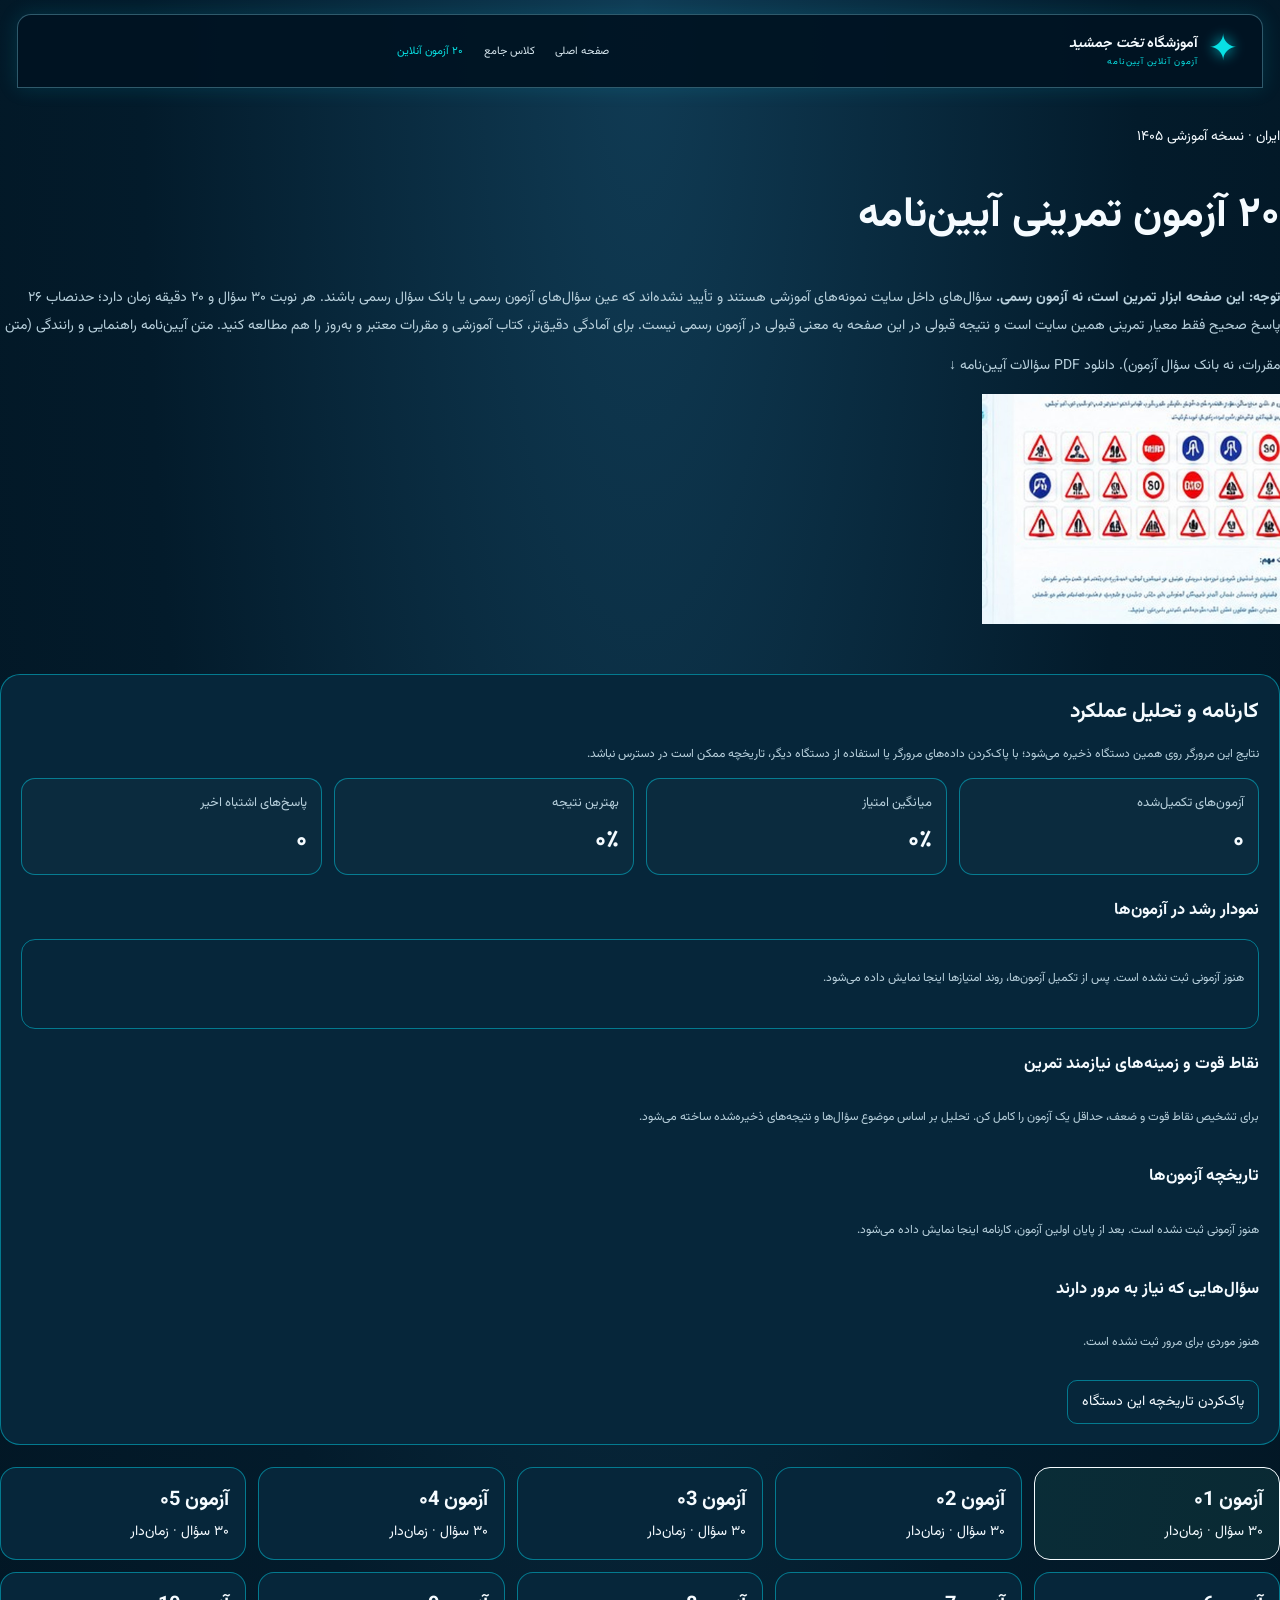
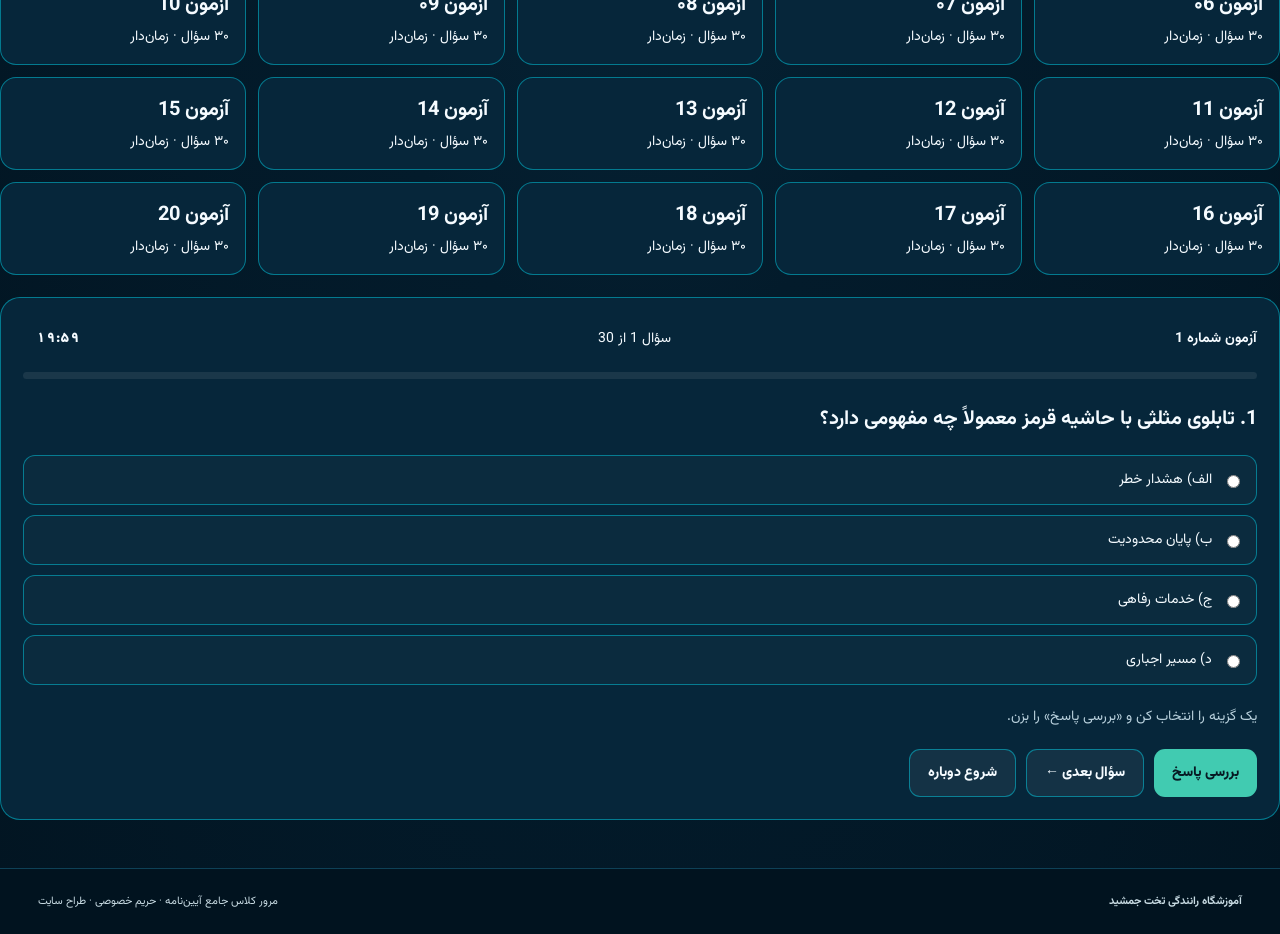
==== exams.html @ 18c2337e "Add files via upload" ====
<!doctype html><html lang="fa" dir="rtl"><head><meta charset="utf-8"><meta name="viewport" content="width=device-width, initial-scale=1"><meta name="theme-color" content="#071b2b"><title>۲۰ آزمون ۳۰ سؤالی آیین‌نامه | آموزشگاه رانندگی تخت جمشید</title><link rel="stylesheet" href="styles.css"><style>
.exam-hero{padding:38px 0 20px}.exam-hero h1{font-size:clamp(28px,4vw,42px)}.exam-hero p{line-height:2;color:var(--muted)}.exam-picks{display:grid;grid-template-columns:repeat(5,minmax(0,1fr));gap:12px;margin:22px 0}.exam-pick{background:var(--panel);border:1px solid var(--line);border-radius:16px;padding:16px;text-align:right;color:var(--text);cursor:pointer}.exam-pick:hover,.exam-pick.active{border-color:var(--teal);background:rgba(77,215,187,.09)}.exam-pick b{display:block;color:var(--teal);font-size:20px;margin-bottom:5px}.quiz-panel{background:var(--panel);border:1px solid var(--line);border-radius:20px;padding:22px;margin-bottom:48px}.timer-chip{padding:8px 13px;border:1px solid var(--teal);border-radius:10px;color:var(--teal);font-weight:900;font-variant-numeric:tabular-nums}.timer-chip.urgent{color:#ff8d8d;border-color:#ff8d8d}.quiz-head{display:flex;justify-content:space-between;gap:12px;align-items:center;flex-wrap:wrap}.progress{height:7px;background:rgba(255,255,255,.08);border-radius:99px;overflow:hidden;margin:14px 0 22px}.progress span{height:100%;display:block;background:var(--teal);width:0;transition:width .2s}.question{font-size:20px;line-height:1.8}.options{display:grid;gap:10px;margin:18px 0}.option{display:flex;gap:10px;align-items:center;border:1px solid var(--line);border-radius:12px;padding:13px;cursor:pointer;background:rgba(255,255,255,.025)}.option input{accent-color:#41cbb1}.option.correct{border-color:#3acb86;background:rgba(58,203,134,.12)}.option.wrong{border-color:#ff6969;background:rgba(255,105,105,.1)}.feedback{line-height:2;color:var(--muted);min-height:24px}.quiz-controls{display:flex;gap:10px;flex-wrap:wrap;margin-top:18px}.quiz-controls button{border:0;border-radius:11px;padding:12px 18px;background:#41cbb1;color:#071923;font-weight:800;cursor:pointer}.quiz-controls button.secondary{background:rgba(255,255,255,.06);color:var(--text);border:1px solid var(--line)}.result{display:none;border:1px solid var(--line);border-radius:16px;padding:20px;margin-top:18px}.result h3{font-size:26px;color:var(--teal)}.small-note{font-size:12px;color:var(--muted);line-height:2}
.analytics{background:var(--panel);border:1px solid var(--line);border-radius:20px;padding:20px;margin:22px 0}.analytics h2{margin:0 0 14px}.stat-grid{display:grid;grid-template-columns:repeat(4,minmax(0,1fr));gap:12px}.stat-card{border:1px solid var(--line);border-radius:14px;padding:14px;background:rgba(255,255,255,.025)}.stat-card span{display:block;color:var(--muted);font-size:13px;margin-bottom:8px}.stat-card strong{font-size:25px;color:var(--teal)}.growth-chart{padding:14px;border:1px solid var(--line);border-radius:14px;overflow:hidden;min-height:90px}.growth-chart svg{width:100%;height:auto;display:block}.topic-analysis{display:grid;grid-template-columns:repeat(auto-fit,minmax(220px,1fr));gap:10px;margin-top:14px}.topic-item{border:1px solid var(--line);border-radius:12px;padding:13px}.topic-item b{display:block;margin-bottom:7px}.topic-item .topic-bar{height:7px;border-radius:99px;background:rgba(255,255,255,.1);overflow:hidden;margin-top:8px}.topic-item .topic-bar span{display:block;height:100%;background:var(--teal)}.topic-item.weak{border-color:rgba(255,133,133,.5)}.topic-item.weak .topic-bar span{background:#ff8585}.history-list,.missed-list{display:grid;gap:8px;margin-top:14px}.history-item{display:flex;align-items:center;justify-content:space-between;gap:12px;flex-wrap:wrap;padding:12px;border:1px solid var(--line);border-radius:12px}.history-item small{color:var(--muted)}.missed-item{padding:12px;border-right:3px solid #ff8585;background:rgba(255,255,255,.025);border-radius:8px;line-height:1.9}.analytics-actions{display:flex;gap:10px;flex-wrap:wrap;margin-top:14px}.analytics-actions button{border:1px solid var(--line);border-radius:10px;padding:10px 14px;background:transparent;color:var(--text);cursor:pointer}.score-track{height:8px;background:rgba(255,255,255,.09);border-radius:99px;overflow:hidden;flex:1;min-width:70px}.score-track span{display:block;height:100%;background:var(--teal)}
@media(max-width:760px){.exam-picks{grid-template-columns:repeat(2,minmax(0,1fr))}.quiz-panel{padding:15px}.question{font-size:17px}.analytics{padding:14px}.stat-grid{grid-template-columns:repeat(2,minmax(0,1fr))}.stat-card strong{font-size:22px}.history-item{align-items:flex-start}.history-item .score-track{flex-basis:100%;order:3}.exam-pick{padding:13px;min-height:76px}.quiz-controls button,.analytics-actions button{min-height:44px}.quiz-head{align-items:flex-start}.timer-chip{font-size:14px}.exam-hero p{overflow-wrap:anywhere}}@media(max-width:380px){.exam-picks{grid-template-columns:1fr}.stat-grid{grid-template-columns:1fr}.quiz-controls{display:grid;grid-template-columns:1fr}.quiz-controls button{width:100%}}
</style>
  <link rel="icon" type="image/png" sizes="32x32" href="favicon-32.png">
  <link rel="icon" type="image/png" sizes="192x192" href="favicon-192.png">
  <link rel="apple-touch-icon" href="favicon-192.png">
  <meta name="theme-color" content="#071b3b">

</head><body><header class="topbar"><a class="brand" href="index.html"><span class="brand-mark">✦</span><span class="brand-copy"><strong>آموزشگاه <em>تخت جمشید</em></strong><small>آزمون آنلاین آیین‌نامه</small></span></a><nav class="desktop-nav"><a class="nav-link" href="index.html">صفحه اصلی</a><a class="nav-link" href="course.html">کلاس جامع</a><a class="nav-link active" href="exams.html">۲۰ آزمون آنلاین</a></nav></header><main class="shell"><section class="exam-hero"><span class="pill">ایران · نسخه آموزشی ۱۴۰۵</span><h1>۲۰ آزمون تمرینی آیین‌نامه</h1><p><strong>توجه: این صفحه ابزار تمرین است، نه آزمون رسمی.</strong> سؤال‌های داخل سایت نمونه‌های آموزشی هستند و تأیید نشده‌اند که عین سؤال‌های آزمون رسمی یا بانک سؤال رسمی باشند. هر نوبت ۳۰ سؤال و ۲۰ دقیقه زمان دارد؛ حدنصاب ۲۶ پاسخ صحیح فقط معیار تمرینی همین سایت است و نتیجه قبولی در این صفحه به معنی قبولی در آزمون رسمی نیست. برای آمادگی دقیق‌تر، کتاب آموزشی و مقررات معتبر و به‌روز را هم مطالعه کنید. <a href="https://nezamat.ir/post-2421/" target="_blank" rel="noopener">متن آیین‌نامه راهنمایی و رانندگی (متن مقررات، نه بانک سؤال آزمون)</a>. <a class="btn secondary" style="display:inline-flex;margin-top:12px" href="https://20begir.com/wp-content/uploads/%D8%B3%D9%88%D8%A7%D9%84%D8%A7%D8%AA-%D8%A2%DB%8C%DB%8C%D9%86-%D9%86%D8%A7%D9%85%D9%87.pdf" target="_blank" rel="noopener">دانلود PDF سؤالات آیین‌نامه ↓</a></p><img class="lesson-visual" style="max-height:230px" src="img-story-signs.jpg" alt="تابلوهای راهنمایی برای آمادگی آزمون"></section><section class="analytics" id="analyticsPanel" aria-live="polite"><h2>کارنامه و تحلیل عملکرد</h2><p class="small-note">نتایج این مرورگر روی همین دستگاه ذخیره می‌شود؛ با پاک‌کردن داده‌های مرورگر یا استفاده از دستگاه دیگر، تاریخچه ممکن است در دسترس نباشد.</p><div class="stat-grid"><div class="stat-card"><span>آزمون‌های تکمیل‌شده</span><strong id="statAttempts">۰</strong></div><div class="stat-card"><span>میانگین امتیاز</span><strong id="statAverage">۰٪</strong></div><div class="stat-card"><span>بهترین نتیجه</span><strong id="statBest">۰٪</strong></div><div class="stat-card"><span>پاسخ‌های اشتباه اخیر</span><strong id="statMissed">۰</strong></div></div><h3 style="margin-top:22px">نمودار رشد در آزمون‌ها</h3><div id="growthChart" class="growth-chart"><p class="small-note">پس از تکمیل آزمون‌ها، نمودار پیشرفت شما اینجا نمایش داده می‌شود.</p></div><h3 style="margin-top:22px">نقاط قوت و زمینه‌های نیازمند تمرین</h3><div id="topicAnalysis" class="topic-analysis"></div><h3 style="margin-top:22px">تاریخچه آزمون‌ها</h3><div id="historyList" class="history-list"></div><h3 style="margin-top:22px">سؤال‌هایی که نیاز به مرور دارند</h3><div id="missedList" class="missed-list"></div><div class="analytics-actions"><button id="clearHistoryBtn" type="button">پاک‌کردن تاریخچه این دستگاه</button></div></section><section class="exam-picks" id="examPicks"></section><section class="quiz-panel" id="quizPanel"><div class="quiz-head"><b id="examTitle">آزمون شماره ۱</b><span id="counter">سؤال ۱ از ۳۰</span><span class="timer-chip" id="examTimer" aria-live="polite">۲۰:۰۰</span></div><div class="progress"><span id="progressBar"></span></div><div id="questionArea"></div><div class="quiz-controls"><button id="checkBtn">بررسی پاسخ</button><button id="nextBtn" class="secondary">سؤال بعدی ←</button><button id="restartBtn" class="secondary">شروع دوباره</button></div><div class="result" id="result"></div></section></main><footer class="footer shell"><b>آموزشگاه رانندگی تخت جمشید</b><span><a href="course.html">مرور کلاس جامع آیین‌نامه</a> · <a href="privacy.html">حریم خصوصی</a> · <a href="designer.html">طراح سایت</a></span></footer><script>
const exams=[[{"q": "تابلوی مثلثی با حاشیه قرمز معمولاً چه مفهومی دارد؟", "options": ["هشدار خطر", "پایان محدودیت", "خدمات رفاهی", "مسیر اجباری"], "answer": 0, "explain": "تابلوهای اخطاری معمولاً خطر یا وضعیت پیش‌رو را اعلام می‌کنند."}, {"q": "پیش از تغییر مسیر، کدام کار درست‌تر است؟", "options": ["فقط بوق زدن", "فقط نگاه به آینه وسط", "بررسی آینه و نقطه کور و زدن راهنما", "تغییر مسیر سریع"], "answer": 2, "explain": "آینه‌ها، نقطه کور و راهنما باید پیش از تغییر مسیر بررسی شوند."}, {"q": "در هوای بارانی و جاده لغزنده چه اقدامی مناسب است؟", "options": ["افزایش سرعت", "کاهش فاصله با خودروی جلو", "افزایش فاصله و حرکت نرم", "ترمز ناگهانی"], "answer": 2, "explain": "سطح لغزنده به فاصله بیشتر و کنترل نرم نیاز دارد."}, {"q": "برای سبقت ایمن کدام شرط ضروری است؟", "options": ["دید و فضای کافی و محل مجاز", "بوق زدن به‌تنهایی", "حرکت چسبیده به خودروی جلو", "سبقت در هر پیچ"], "answer": 0, "explain": "سبقت فقط با دید و فضای کافی و در محل مجاز انجام می‌شود."}, {"q": "فرمان مأمور راهنمایی در محل نسبت به چه چیزی اولویت دارد؟", "options": ["نظر رانندگان دیگر", "دستورها و علائم عمومی محل", "رنگ خودروها", "هیچ چیز"], "answer": 1, "explain": "دستور مأمور دارای صلاحیت در محل مقدم است."}, {"q": "کدام مورد می‌تواند نقطه کور ایجاد کند؟", "options": ["تنظیم درست آینه‌ها", "ناحیه‌ای که آینه‌ها پوشش نمی‌دهند", "چراغ ترمز سالم", "کمربند ایمنی"], "answer": 1, "explain": "بخشی از اطراف خودرو در آینه‌ها دیده نمی‌شود و باید پیش از تغییر مسیر بررسی شود."}, {"q": "هنگام ورود از کوچه یا محل خصوصی به راه عمومی، راننده باید چه کند؟", "options": ["بدون نگاه وارد شود", "به ترافیک مسیر عمومی راه بدهد", "از عابر بخواهد بایستد", "فقط چراغ بزند"], "answer": 1, "explain": "ورود به مسیر عمومی باید با رعایت حق تقدم و ایمنی انجام شود."}, {"q": "در صورت بالا رفتن غیرعادی دمای موتور چه اقدام اولیه‌ای ایمن‌تر است؟", "options": ["ادامه رانندگی با سرعت بالا", "توقف در محل امن و بررسی تخصصی", "بازکردن فوری درِ رادیاتور داغ", "ریختن آب روی موتور داغ"], "answer": 1, "explain": "در محل امن توقف کن و از بازکردن درِ سامانه خنک‌کننده داغ خودداری کن."}, {"q": "در تصادف، کدام اقدام مناسب است؟", "options": ["ایجاد خطر بیشتر برای کمک", "ایمن‌سازی محل و تماس با امداد در صورت نیاز", "ترک محل در همه شرایط", "جابه‌جایی همه مصدومان بدون بررسی"], "answer": 1, "explain": "ابتدا از خطر ثانویه جلوگیری و در صورت نیاز با خدمات امدادی تماس بگیر."}, {"q": "پیش از باز کردن در خودرو کنار خیابان چه باید کرد؟", "options": ["بدون نگاه در را باز کرد", "مسیر دوچرخه و موتورسیکلت را بررسی کرد", "فقط بوق زد", "چراغ‌ها را خاموش کرد"], "answer": 1, "explain": "باز شدن ناگهانی در می‌تواند برای کاربران عبوری خطرناک باشد."}], [{"q": "هنگام گردش به چپ در برابر خودروی روبه‌رو که مستقیم می‌رود، چه باید کرد؟", "options": ["شتاب گرفت", "به آن حق تقدم داد", "بوق ممتد زد", "در میانه تقاطع ایستاد"], "answer": 1, "explain": "در حالت معمول، گردش‌کننده به چپ باید به وسیله روبه‌رو که مستقیم می‌رود توجه کند و حق تقدم بدهد."}, {"q": "چراغ زرد چشمک‌زن معمولاً چه پیامی دارد؟", "options": ["عبور بدون توجه", "عبور با احتیاط", "توقف طولانی اجباری در همه شرایط", "مسیر بسته است"], "answer": 1, "explain": "چراغ زرد چشمک‌زن هشدار احتیاط است."}, {"q": "هنگام نزدیک شدن به گذرگاه عابر پیاده چه باید کرد؟", "options": ["سرعت را بیشتر کرد", "آماده کاهش سرعت و توقف بود", "بوق ممتد زد", "از روی خط عبور کرد"], "answer": 1, "explain": "راننده باید عبور امن عابر را فراهم کند."}, {"q": "اگر مسیر خروج از تقاطع بسته است، با چراغ سبز چه باید کرد؟", "options": ["وارد تقاطع شد و منتظر ماند", "تقاطع را مسدود نکرد و صبر کرد", "بوق ممتد زد", "از مسیر مخالف رفت"], "answer": 1, "explain": "چراغ سبز مجوز مسدود کردن تقاطع نیست."}, {"q": "در مه شدید استفاده از نور بالا چه مشکلی می‌تواند ایجاد کند؟", "options": ["دید را همیشه دو برابر می‌کند", "بازتاب نور و بدتر شدن دید", "باعث کاهش مصرف سوخت می‌شود", "هیچ اثری ندارد"], "answer": 1, "explain": "نور بالا ممکن است در مه بازتاب ایجاد کند و دید را بدتر کند."}, {"q": "کدام رفتار در نزدیکی مدرسه مناسب است؟", "options": ["افزایش سرعت", "آمادگی برای توقف و کاهش سرعت", "بوق زدن پیوسته", "سبقت از خودروهای متوقف"], "answer": 1, "explain": "کودکان ممکن است ناگهانی وارد مسیر شوند؛ احتیاط بیشتر لازم است."}, {"q": "خط ممتد روی سطح راه به چه معناست؟", "options": ["همیشه پارک مجاز است", "عبور از خط محدود یا ممنوع است", "راه مخصوص عابر است", "سرعت نامحدود است"], "answer": 1, "explain": "خط ممتد محدودیت عبور از خط را نشان می‌دهد؛ علائم و مقررات محل را رعایت کن."}, {"q": "چرا باید کمربند ایمنی بسته شود؟", "options": ["فقط برای جلوگیری از جریمه", "برای کاهش خطر آسیب در برخورد", "فقط در بزرگراه", "فقط راننده نیاز دارد"], "answer": 1, "explain": "کمربند خطر آسیب را کاهش می‌دهد و سرنشینان نیز باید ایمن باشند."}, {"q": "هدف از حفظ فاصله طولی چیست؟", "options": ["جلوگیری از دیدن مسیر", "داشتن فرصت واکنش و توقف", "تشویق خودروها به سبقت", "کاهش کنترل خودرو"], "answer": 1, "explain": "فاصله کافی برای واکنش و توقف در صورت ترمز خودروی جلو لازم است."}, {"q": "اگر خسته یا خواب‌آلود هستید، بهترین تصمیم چیست؟", "options": ["صدای موسیقی را زیاد کنید و ادامه دهید", "در صورت امکان ایمن توقف و استراحت کنید", "سرعت را افزایش دهید", "فقط پنجره را باز کنید و حتماً ادامه دهید"], "answer": 1, "explain": "خواب‌آلودگی تمرکز و زمان واکنش را کاهش می‌دهد."}], [{"q": "برای سبقت ایمن کدام شرط ضروری است؟", "options": ["دید و فضای کافی و محل مجاز", "بوق زدن به‌تنهایی", "حرکت چسبیده به خودروی جلو", "سبقت در هر پیچ"], "answer": 0, "explain": "سبقت فقط با دید و فضای کافی و در محل مجاز انجام می‌شود."}, {"q": "فرمان مأمور راهنمایی در محل نسبت به چه چیزی اولویت دارد؟", "options": ["نظر رانندگان دیگر", "دستورها و علائم عمومی محل", "رنگ خودروها", "هیچ چیز"], "answer": 1, "explain": "دستور مأمور دارای صلاحیت در محل مقدم است."}, {"q": "کدام مورد می‌تواند نقطه کور ایجاد کند؟", "options": ["تنظیم درست آینه‌ها", "ناحیه‌ای که آینه‌ها پوشش نمی‌دهند", "چراغ ترمز سالم", "کمربند ایمنی"], "answer": 1, "explain": "بخشی از اطراف خودرو در آینه‌ها دیده نمی‌شود و باید پیش از تغییر مسیر بررسی شود."}, {"q": "هنگام ورود از کوچه یا محل خصوصی به راه عمومی، راننده باید چه کند؟", "options": ["بدون نگاه وارد شود", "به ترافیک مسیر عمومی راه بدهد", "از عابر بخواهد بایستد", "فقط چراغ بزند"], "answer": 1, "explain": "ورود به مسیر عمومی باید با رعایت حق تقدم و ایمنی انجام شود."}, {"q": "در صورت بالا رفتن غیرعادی دمای موتور چه اقدام اولیه‌ای ایمن‌تر است؟", "options": ["ادامه رانندگی با سرعت بالا", "توقف در محل امن و بررسی تخصصی", "بازکردن فوری درِ رادیاتور داغ", "ریختن آب روی موتور داغ"], "answer": 1, "explain": "در محل امن توقف کن و از بازکردن درِ سامانه خنک‌کننده داغ خودداری کن."}, {"q": "در تصادف، کدام اقدام مناسب است؟", "options": ["ایجاد خطر بیشتر برای کمک", "ایمن‌سازی محل و تماس با امداد در صورت نیاز", "ترک محل در همه شرایط", "جابه‌جایی همه مصدومان بدون بررسی"], "answer": 1, "explain": "ابتدا از خطر ثانویه جلوگیری و در صورت نیاز با خدمات امدادی تماس بگیر."}, {"q": "پیش از باز کردن در خودرو کنار خیابان چه باید کرد؟", "options": ["بدون نگاه در را باز کرد", "مسیر دوچرخه و موتورسیکلت را بررسی کرد", "فقط بوق زد", "چراغ‌ها را خاموش کرد"], "answer": 1, "explain": "باز شدن ناگهانی در می‌تواند برای کاربران عبوری خطرناک باشد."}, {"q": "در میدان، پیش از خروج چه کاری اهمیت دارد؟", "options": ["بررسی آینه و نقطه کور و رعایت خط مسیر", "توقف در وسط میدان", "حرکت دنده عقب", "خروج بدون توجه"], "answer": 0, "explain": "برای خروج ایمن باید مسیر و کاربران مجاور بررسی شوند."}, {"q": "تابلوهای راهنما و اطلاعاتی عمدتاً چه کاربردی دارند؟", "options": ["اعلام مقصد و اطلاعات مسیر", "اعلام خطر فقط", "ممنوع کردن همه گردش‌ها", "جایگزینی چراغ ترمز"], "answer": 0, "explain": "این تابلوها مقصد، مسیر و خدمات را نشان می‌دهند."}, {"q": "هنگام عبور خودروی امدادی با آژیر فعال چه باید کرد؟", "options": ["مسیر ایمن برای عبور آن فراهم کرد", "دنبالش حرکت کرد", "راه را بست", "ناگهان ترمز کرد"], "answer": 0, "explain": "با رعایت ایمنی و مقررات، مسیر عبور خودروی امدادی را باز بگذار."}], [{"q": "اگر مسیر خروج از تقاطع بسته است، با چراغ سبز چه باید کرد؟", "options": ["وارد تقاطع شد و منتظر ماند", "تقاطع را مسدود نکرد و صبر کرد", "بوق ممتد زد", "از مسیر مخالف رفت"], "answer": 1, "explain": "چراغ سبز مجوز مسدود کردن تقاطع نیست."}, {"q": "در مه شدید استفاده از نور بالا چه مشکلی می‌تواند ایجاد کند؟", "options": ["دید را همیشه دو برابر می‌کند", "بازتاب نور و بدتر شدن دید", "باعث کاهش مصرف سوخت می‌شود", "هیچ اثری ندارد"], "answer": 1, "explain": "نور بالا ممکن است در مه بازتاب ایجاد کند و دید را بدتر کند."}, {"q": "کدام رفتار در نزدیکی مدرسه مناسب است؟", "options": ["افزایش سرعت", "آمادگی برای توقف و کاهش سرعت", "بوق زدن پیوسته", "سبقت از خودروهای متوقف"], "answer": 1, "explain": "کودکان ممکن است ناگهانی وارد مسیر شوند؛ احتیاط بیشتر لازم است."}, {"q": "خط ممتد روی سطح راه به چه معناست؟", "options": ["همیشه پارک مجاز است", "عبور از خط محدود یا ممنوع است", "راه مخصوص عابر است", "سرعت نامحدود است"], "answer": 1, "explain": "خط ممتد محدودیت عبور از خط را نشان می‌دهد؛ علائم و مقررات محل را رعایت کن."}, {"q": "چرا باید کمربند ایمنی بسته شود؟", "options": ["فقط برای جلوگیری از جریمه", "برای کاهش خطر آسیب در برخورد", "فقط در بزرگراه", "فقط راننده نیاز دارد"], "answer": 1, "explain": "کمربند خطر آسیب را کاهش می‌دهد و سرنشینان نیز باید ایمن باشند."}, {"q": "هدف از حفظ فاصله طولی چیست؟", "options": ["جلوگیری از دیدن مسیر", "داشتن فرصت واکنش و توقف", "تشویق خودروها به سبقت", "کاهش کنترل خودرو"], "answer": 1, "explain": "فاصله کافی برای واکنش و توقف در صورت ترمز خودروی جلو لازم است."}, {"q": "اگر خسته یا خواب‌آلود هستید، بهترین تصمیم چیست؟", "options": ["صدای موسیقی را زیاد کنید و ادامه دهید", "در صورت امکان ایمن توقف و استراحت کنید", "سرعت را افزایش دهید", "فقط پنجره را باز کنید و حتماً ادامه دهید"], "answer": 1, "explain": "خواب‌آلودگی تمرکز و زمان واکنش را کاهش می‌دهد."}, {"q": "در تغییر مسیر، راهنما چه زمانی باید استفاده شود؟", "options": ["پس از تغییر مسیر", "به‌موقع پیش از تغییر مسیر", "فقط در شب", "هرگز"], "answer": 1, "explain": "راهنما باید فرصت آگاهی به دیگران بدهد و همراه با بررسی ایمنی باشد."}, {"q": "در سربالایی یا سرازیری هنگام پارک چه چیزی مهم است؟", "options": ["رها کردن خودرو در دنده خلاص", "مهار ایمن خودرو طبق آموزش و دستورالعمل", "خاموش نکردن موتور همیشه", "تکیه به مانع تصادفی"], "answer": 1, "explain": "خودرو باید در شیب به‌طور ایمن مهار شود."}, {"q": "چرا باید وضعیت لاستیک‌ها بررسی شود؟", "options": ["فقط برای زیبایی", "برای چسبندگی، کنترل و ایمنی توقف", "فقط برای صدای موتور", "تأثیری ندارد"], "answer": 1, "explain": "باد و آج مناسب بر کنترل و مسافت توقف اثر می‌گذارد."}], [{"q": "هنگام ورود از کوچه یا محل خصوصی به راه عمومی، راننده باید چه کند؟", "options": ["بدون نگاه وارد شود", "به ترافیک مسیر عمومی راه بدهد", "از عابر بخواهد بایستد", "فقط چراغ بزند"], "answer": 1, "explain": "ورود به مسیر عمومی باید با رعایت حق تقدم و ایمنی انجام شود."}, {"q": "در صورت بالا رفتن غیرعادی دمای موتور چه اقدام اولیه‌ای ایمن‌تر است؟", "options": ["ادامه رانندگی با سرعت بالا", "توقف در محل امن و بررسی تخصصی", "بازکردن فوری درِ رادیاتور داغ", "ریختن آب روی موتور داغ"], "answer": 1, "explain": "در محل امن توقف کن و از بازکردن درِ سامانه خنک‌کننده داغ خودداری کن."}, {"q": "در تصادف، کدام اقدام مناسب است؟", "options": ["ایجاد خطر بیشتر برای کمک", "ایمن‌سازی محل و تماس با امداد در صورت نیاز", "ترک محل در همه شرایط", "جابه‌جایی همه مصدومان بدون بررسی"], "answer": 1, "explain": "ابتدا از خطر ثانویه جلوگیری و در صورت نیاز با خدمات امدادی تماس بگیر."}, {"q": "پیش از باز کردن در خودرو کنار خیابان چه باید کرد؟", "options": ["بدون نگاه در را باز کرد", "مسیر دوچرخه و موتورسیکلت را بررسی کرد", "فقط بوق زد", "چراغ‌ها را خاموش کرد"], "answer": 1, "explain": "باز شدن ناگهانی در می‌تواند برای کاربران عبوری خطرناک باشد."}, {"q": "در میدان، پیش از خروج چه کاری اهمیت دارد؟", "options": ["بررسی آینه و نقطه کور و رعایت خط مسیر", "توقف در وسط میدان", "حرکت دنده عقب", "خروج بدون توجه"], "answer": 0, "explain": "برای خروج ایمن باید مسیر و کاربران مجاور بررسی شوند."}, {"q": "تابلوهای راهنما و اطلاعاتی عمدتاً چه کاربردی دارند؟", "options": ["اعلام مقصد و اطلاعات مسیر", "اعلام خطر فقط", "ممنوع کردن همه گردش‌ها", "جایگزینی چراغ ترمز"], "answer": 0, "explain": "این تابلوها مقصد، مسیر و خدمات را نشان می‌دهند."}, {"q": "هنگام عبور خودروی امدادی با آژیر فعال چه باید کرد؟", "options": ["مسیر ایمن برای عبور آن فراهم کرد", "دنبالش حرکت کرد", "راه را بست", "ناگهان ترمز کرد"], "answer": 0, "explain": "با رعایت ایمنی و مقررات، مسیر عبور خودروی امدادی را باز بگذار."}, {"q": "هنگام بارندگی شدید کدام کار مناسب نیست؟", "options": ["افزایش فاصله", "کاهش سرعت", "ترمز و فرمان ناگهانی", "حرکت نرم"], "answer": 2, "explain": "حرکت ناگهانی روی سطح لغزنده می‌تواند کنترل خودرو را کاهش دهد."}, {"q": "هنگام دیدن چراغ قرمز چشمک‌زن چه رفتاری درست است؟", "options": ["عبور بی‌توقف", "توقف کامل، بررسی و حرکت فقط در صورت ایمنی", "افزایش سرعت", "فقط بوق زدن"], "answer": 1, "explain": "ابتدا توقف کامل و سپس بررسی حق تقدم و شرایط ایمنی لازم است."}, {"q": "تابلوی مثلثی با حاشیه قرمز معمولاً چه مفهومی دارد؟", "options": ["هشدار خطر", "پایان محدودیت", "خدمات رفاهی", "مسیر اجباری"], "answer": 0, "explain": "تابلوهای اخطاری معمولاً خطر یا وضعیت پیش‌رو را اعلام می‌کنند."}], [{"q": "خط ممتد روی سطح راه به چه معناست؟", "options": ["همیشه پارک مجاز است", "عبور از خط محدود یا ممنوع است", "راه مخصوص عابر است", "سرعت نامحدود است"], "answer": 1, "explain": "خط ممتد محدودیت عبور از خط را نشان می‌دهد؛ علائم و مقررات محل را رعایت کن."}, {"q": "چرا باید کمربند ایمنی بسته شود؟", "options": ["فقط برای جلوگیری از جریمه", "برای کاهش خطر آسیب در برخورد", "فقط در بزرگراه", "فقط راننده نیاز دارد"], "answer": 1, "explain": "کمربند خطر آسیب را کاهش می‌دهد و سرنشینان نیز باید ایمن باشند."}, {"q": "هدف از حفظ فاصله طولی چیست؟", "options": ["جلوگیری از دیدن مسیر", "داشتن فرصت واکنش و توقف", "تشویق خودروها به سبقت", "کاهش کنترل خودرو"], "answer": 1, "explain": "فاصله کافی برای واکنش و توقف در صورت ترمز خودروی جلو لازم است."}, {"q": "اگر خسته یا خواب‌آلود هستید، بهترین تصمیم چیست؟", "options": ["صدای موسیقی را زیاد کنید و ادامه دهید", "در صورت امکان ایمن توقف و استراحت کنید", "سرعت را افزایش دهید", "فقط پنجره را باز کنید و حتماً ادامه دهید"], "answer": 1, "explain": "خواب‌آلودگی تمرکز و زمان واکنش را کاهش می‌دهد."}, {"q": "در تغییر مسیر، راهنما چه زمانی باید استفاده شود؟", "options": ["پس از تغییر مسیر", "به‌موقع پیش از تغییر مسیر", "فقط در شب", "هرگز"], "answer": 1, "explain": "راهنما باید فرصت آگاهی به دیگران بدهد و همراه با بررسی ایمنی باشد."}, {"q": "در سربالایی یا سرازیری هنگام پارک چه چیزی مهم است؟", "options": ["رها کردن خودرو در دنده خلاص", "مهار ایمن خودرو طبق آموزش و دستورالعمل", "خاموش نکردن موتور همیشه", "تکیه به مانع تصادفی"], "answer": 1, "explain": "خودرو باید در شیب به‌طور ایمن مهار شود."}, {"q": "چرا باید وضعیت لاستیک‌ها بررسی شود؟", "options": ["فقط برای زیبایی", "برای چسبندگی، کنترل و ایمنی توقف", "فقط برای صدای موتور", "تأثیری ندارد"], "answer": 1, "explain": "باد و آج مناسب بر کنترل و مسافت توقف اثر می‌گذارد."}, {"q": "چرا نباید تقاطع را مسدود کرد؟", "options": ["برای کاهش دید دیگران", "چون جریان ترافیک و مسیرهای متقاطع را مختل و خطر ایجاد می‌کند", "برای افزایش سرعت", "هیچ دلیلی ندارد"], "answer": 1, "explain": "ورود به تقاطع باید زمانی باشد که فضای خروج وجود دارد."}, {"q": "در مواجهه با چراغ قرمز ثابت، راننده باید چه کند؟", "options": ["سرعت را زیاد کند", "پیش از خط ایست توقف کند", "فقط بوق بزند", "با احتیاط عبور کند"], "answer": 1, "explain": "چراغ قرمز به معنی توقف پیش از خط ایست است."}, {"q": "هنگام گردش به چپ در برابر خودروی روبه‌رو که مستقیم می‌رود، چه باید کرد؟", "options": ["شتاب گرفت", "به آن حق تقدم داد", "بوق ممتد زد", "در میانه تقاطع ایستاد"], "answer": 1, "explain": "در حالت معمول، گردش‌کننده به چپ باید به وسیله روبه‌رو که مستقیم می‌رود توجه کند و حق تقدم بدهد."}], [{"q": "پیش از باز کردن در خودرو کنار خیابان چه باید کرد؟", "options": ["بدون نگاه در را باز کرد", "مسیر دوچرخه و موتورسیکلت را بررسی کرد", "فقط بوق زد", "چراغ‌ها را خاموش کرد"], "answer": 1, "explain": "باز شدن ناگهانی در می‌تواند برای کاربران عبوری خطرناک باشد."}, {"q": "در میدان، پیش از خروج چه کاری اهمیت دارد؟", "options": ["بررسی آینه و نقطه کور و رعایت خط مسیر", "توقف در وسط میدان", "حرکت دنده عقب", "خروج بدون توجه"], "answer": 0, "explain": "برای خروج ایمن باید مسیر و کاربران مجاور بررسی شوند."}, {"q": "تابلوهای راهنما و اطلاعاتی عمدتاً چه کاربردی دارند؟", "options": ["اعلام مقصد و اطلاعات مسیر", "اعلام خطر فقط", "ممنوع کردن همه گردش‌ها", "جایگزینی چراغ ترمز"], "answer": 0, "explain": "این تابلوها مقصد، مسیر و خدمات را نشان می‌دهند."}, {"q": "هنگام عبور خودروی امدادی با آژیر فعال چه باید کرد؟", "options": ["مسیر ایمن برای عبور آن فراهم کرد", "دنبالش حرکت کرد", "راه را بست", "ناگهان ترمز کرد"], "answer": 0, "explain": "با رعایت ایمنی و مقررات، مسیر عبور خودروی امدادی را باز بگذار."}, {"q": "هنگام بارندگی شدید کدام کار مناسب نیست؟", "options": ["افزایش فاصله", "کاهش سرعت", "ترمز و فرمان ناگهانی", "حرکت نرم"], "answer": 2, "explain": "حرکت ناگهانی روی سطح لغزنده می‌تواند کنترل خودرو را کاهش دهد."}, {"q": "هنگام دیدن چراغ قرمز چشمک‌زن چه رفتاری درست است؟", "options": ["عبور بی‌توقف", "توقف کامل، بررسی و حرکت فقط در صورت ایمنی", "افزایش سرعت", "فقط بوق زدن"], "answer": 1, "explain": "ابتدا توقف کامل و سپس بررسی حق تقدم و شرایط ایمنی لازم است."}, {"q": "تابلوی مثلثی با حاشیه قرمز معمولاً چه مفهومی دارد؟", "options": ["هشدار خطر", "پایان محدودیت", "خدمات رفاهی", "مسیر اجباری"], "answer": 0, "explain": "تابلوهای اخطاری معمولاً خطر یا وضعیت پیش‌رو را اعلام می‌کنند."}, {"q": "پیش از تغییر مسیر، کدام کار درست‌تر است؟", "options": ["فقط بوق زدن", "فقط نگاه به آینه وسط", "بررسی آینه و نقطه کور و زدن راهنما", "تغییر مسیر سریع"], "answer": 2, "explain": "آینه‌ها، نقطه کور و راهنما باید پیش از تغییر مسیر بررسی شوند."}, {"q": "در هوای بارانی و جاده لغزنده چه اقدامی مناسب است؟", "options": ["افزایش سرعت", "کاهش فاصله با خودروی جلو", "افزایش فاصله و حرکت نرم", "ترمز ناگهانی"], "answer": 2, "explain": "سطح لغزنده به فاصله بیشتر و کنترل نرم نیاز دارد."}, {"q": "برای سبقت ایمن کدام شرط ضروری است؟", "options": ["دید و فضای کافی و محل مجاز", "بوق زدن به‌تنهایی", "حرکت چسبیده به خودروی جلو", "سبقت در هر پیچ"], "answer": 0, "explain": "سبقت فقط با دید و فضای کافی و در محل مجاز انجام می‌شود."}], [{"q": "اگر خسته یا خواب‌آلود هستید، بهترین تصمیم چیست؟", "options": ["صدای موسیقی را زیاد کنید و ادامه دهید", "در صورت امکان ایمن توقف و استراحت کنید", "سرعت را افزایش دهید", "فقط پنجره را باز کنید و حتماً ادامه دهید"], "answer": 1, "explain": "خواب‌آلودگی تمرکز و زمان واکنش را کاهش می‌دهد."}, {"q": "در تغییر مسیر، راهنما چه زمانی باید استفاده شود؟", "options": ["پس از تغییر مسیر", "به‌موقع پیش از تغییر مسیر", "فقط در شب", "هرگز"], "answer": 1, "explain": "راهنما باید فرصت آگاهی به دیگران بدهد و همراه با بررسی ایمنی باشد."}, {"q": "در سربالایی یا سرازیری هنگام پارک چه چیزی مهم است؟", "options": ["رها کردن خودرو در دنده خلاص", "مهار ایمن خودرو طبق آموزش و دستورالعمل", "خاموش نکردن موتور همیشه", "تکیه به مانع تصادفی"], "answer": 1, "explain": "خودرو باید در شیب به‌طور ایمن مهار شود."}, {"q": "چرا باید وضعیت لاستیک‌ها بررسی شود؟", "options": ["فقط برای زیبایی", "برای چسبندگی، کنترل و ایمنی توقف", "فقط برای صدای موتور", "تأثیری ندارد"], "answer": 1, "explain": "باد و آج مناسب بر کنترل و مسافت توقف اثر می‌گذارد."}, {"q": "چرا نباید تقاطع را مسدود کرد؟", "options": ["برای کاهش دید دیگران", "چون جریان ترافیک و مسیرهای متقاطع را مختل و خطر ایجاد می‌کند", "برای افزایش سرعت", "هیچ دلیلی ندارد"], "answer": 1, "explain": "ورود به تقاطع باید زمانی باشد که فضای خروج وجود دارد."}, {"q": "در مواجهه با چراغ قرمز ثابت، راننده باید چه کند؟", "options": ["سرعت را زیاد کند", "پیش از خط ایست توقف کند", "فقط بوق بزند", "با احتیاط عبور کند"], "answer": 1, "explain": "چراغ قرمز به معنی توقف پیش از خط ایست است."}, {"q": "هنگام گردش به چپ در برابر خودروی روبه‌رو که مستقیم می‌رود، چه باید کرد؟", "options": ["شتاب گرفت", "به آن حق تقدم داد", "بوق ممتد زد", "در میانه تقاطع ایستاد"], "answer": 1, "explain": "در حالت معمول، گردش‌کننده به چپ باید به وسیله روبه‌رو که مستقیم می‌رود توجه کند و حق تقدم بدهد."}, {"q": "چراغ زرد چشمک‌زن معمولاً چه پیامی دارد؟", "options": ["عبور بدون توجه", "عبور با احتیاط", "توقف طولانی اجباری در همه شرایط", "مسیر بسته است"], "answer": 1, "explain": "چراغ زرد چشمک‌زن هشدار احتیاط است."}, {"q": "هنگام نزدیک شدن به گذرگاه عابر پیاده چه باید کرد؟", "options": ["سرعت را بیشتر کرد", "آماده کاهش سرعت و توقف بود", "بوق ممتد زد", "از روی خط عبور کرد"], "answer": 1, "explain": "راننده باید عبور امن عابر را فراهم کند."}, {"q": "اگر مسیر خروج از تقاطع بسته است، با چراغ سبز چه باید کرد؟", "options": ["وارد تقاطع شد و منتظر ماند", "تقاطع را مسدود نکرد و صبر کرد", "بوق ممتد زد", "از مسیر مخالف رفت"], "answer": 1, "explain": "چراغ سبز مجوز مسدود کردن تقاطع نیست."}], [{"q": "هنگام عبور خودروی امدادی با آژیر فعال چه باید کرد؟", "options": ["مسیر ایمن برای عبور آن فراهم کرد", "دنبالش حرکت کرد", "راه را بست", "ناگهان ترمز کرد"], "answer": 0, "explain": "با رعایت ایمنی و مقررات، مسیر عبور خودروی امدادی را باز بگذار."}, {"q": "هنگام بارندگی شدید کدام کار مناسب نیست؟", "options": ["افزایش فاصله", "کاهش سرعت", "ترمز و فرمان ناگهانی", "حرکت نرم"], "answer": 2, "explain": "حرکت ناگهانی روی سطح لغزنده می‌تواند کنترل خودرو را کاهش دهد."}, {"q": "هنگام دیدن چراغ قرمز چشمک‌زن چه رفتاری درست است؟", "options": ["عبور بی‌توقف", "توقف کامل، بررسی و حرکت فقط در صورت ایمنی", "افزایش سرعت", "فقط بوق زدن"], "answer": 1, "explain": "ابتدا توقف کامل و سپس بررسی حق تقدم و شرایط ایمنی لازم است."}, {"q": "تابلوی مثلثی با حاشیه قرمز معمولاً چه مفهومی دارد؟", "options": ["هشدار خطر", "پایان محدودیت", "خدمات رفاهی", "مسیر اجباری"], "answer": 0, "explain": "تابلوهای اخطاری معمولاً خطر یا وضعیت پیش‌رو را اعلام می‌کنند."}, {"q": "پیش از تغییر مسیر، کدام کار درست‌تر است؟", "options": ["فقط بوق زدن", "فقط نگاه به آینه وسط", "بررسی آینه و نقطه کور و زدن راهنما", "تغییر مسیر سریع"], "answer": 2, "explain": "آینه‌ها، نقطه کور و راهنما باید پیش از تغییر مسیر بررسی شوند."}, {"q": "در هوای بارانی و جاده لغزنده چه اقدامی مناسب است؟", "options": ["افزایش سرعت", "کاهش فاصله با خودروی جلو", "افزایش فاصله و حرکت نرم", "ترمز ناگهانی"], "answer": 2, "explain": "سطح لغزنده به فاصله بیشتر و کنترل نرم نیاز دارد."}, {"q": "برای سبقت ایمن کدام شرط ضروری است؟", "options": ["دید و فضای کافی و محل مجاز", "بوق زدن به‌تنهایی", "حرکت چسبیده به خودروی جلو", "سبقت در هر پیچ"], "answer": 0, "explain": "سبقت فقط با دید و فضای کافی و در محل مجاز انجام می‌شود."}, {"q": "فرمان مأمور راهنمایی در محل نسبت به چه چیزی اولویت دارد؟", "options": ["نظر رانندگان دیگر", "دستورها و علائم عمومی محل", "رنگ خودروها", "هیچ چیز"], "answer": 1, "explain": "دستور مأمور دارای صلاحیت در محل مقدم است."}, {"q": "کدام مورد می‌تواند نقطه کور ایجاد کند؟", "options": ["تنظیم درست آینه‌ها", "ناحیه‌ای که آینه‌ها پوشش نمی‌دهند", "چراغ ترمز سالم", "کمربند ایمنی"], "answer": 1, "explain": "بخشی از اطراف خودرو در آینه‌ها دیده نمی‌شود و باید پیش از تغییر مسیر بررسی شود."}, {"q": "هنگام ورود از کوچه یا محل خصوصی به راه عمومی، راننده باید چه کند؟", "options": ["بدون نگاه وارد شود", "به ترافیک مسیر عمومی راه بدهد", "از عابر بخواهد بایستد", "فقط چراغ بزند"], "answer": 1, "explain": "ورود به مسیر عمومی باید با رعایت حق تقدم و ایمنی انجام شود."}], [{"q": "چرا باید وضعیت لاستیک‌ها بررسی شود؟", "options": ["فقط برای زیبایی", "برای چسبندگی، کنترل و ایمنی توقف", "فقط برای صدای موتور", "تأثیری ندارد"], "answer": 1, "explain": "باد و آج مناسب بر کنترل و مسافت توقف اثر می‌گذارد."}, {"q": "چرا نباید تقاطع را مسدود کرد؟", "options": ["برای کاهش دید دیگران", "چون جریان ترافیک و مسیرهای متقاطع را مختل و خطر ایجاد می‌کند", "برای افزایش سرعت", "هیچ دلیلی ندارد"], "answer": 1, "explain": "ورود به تقاطع باید زمانی باشد که فضای خروج وجود دارد."}, {"q": "در مواجهه با چراغ قرمز ثابت، راننده باید چه کند؟", "options": ["سرعت را زیاد کند", "پیش از خط ایست توقف کند", "فقط بوق بزند", "با احتیاط عبور کند"], "answer": 1, "explain": "چراغ قرمز به معنی توقف پیش از خط ایست است."}, {"q": "هنگام گردش به چپ در برابر خودروی روبه‌رو که مستقیم می‌رود، چه باید کرد؟", "options": ["شتاب گرفت", "به آن حق تقدم داد", "بوق ممتد زد", "در میانه تقاطع ایستاد"], "answer": 1, "explain": "در حالت معمول، گردش‌کننده به چپ باید به وسیله روبه‌رو که مستقیم می‌رود توجه کند و حق تقدم بدهد."}, {"q": "چراغ زرد چشمک‌زن معمولاً چه پیامی دارد؟", "options": ["عبور بدون توجه", "عبور با احتیاط", "توقف طولانی اجباری در همه شرایط", "مسیر بسته است"], "answer": 1, "explain": "چراغ زرد چشمک‌زن هشدار احتیاط است."}, {"q": "هنگام نزدیک شدن به گذرگاه عابر پیاده چه باید کرد؟", "options": ["سرعت را بیشتر کرد", "آماده کاهش سرعت و توقف بود", "بوق ممتد زد", "از روی خط عبور کرد"], "answer": 1, "explain": "راننده باید عبور امن عابر را فراهم کند."}, {"q": "اگر مسیر خروج از تقاطع بسته است، با چراغ سبز چه باید کرد؟", "options": ["وارد تقاطع شد و منتظر ماند", "تقاطع را مسدود نکرد و صبر کرد", "بوق ممتد زد", "از مسیر مخالف رفت"], "answer": 1, "explain": "چراغ سبز مجوز مسدود کردن تقاطع نیست."}, {"q": "در مه شدید استفاده از نور بالا چه مشکلی می‌تواند ایجاد کند؟", "options": ["دید را همیشه دو برابر می‌کند", "بازتاب نور و بدتر شدن دید", "باعث کاهش مصرف سوخت می‌شود", "هیچ اثری ندارد"], "answer": 1, "explain": "نور بالا ممکن است در مه بازتاب ایجاد کند و دید را بدتر کند."}, {"q": "کدام رفتار در نزدیکی مدرسه مناسب است؟", "options": ["افزایش سرعت", "آمادگی برای توقف و کاهش سرعت", "بوق زدن پیوسته", "سبقت از خودروهای متوقف"], "answer": 1, "explain": "کودکان ممکن است ناگهانی وارد مسیر شوند؛ احتیاط بیشتر لازم است."}, {"q": "خط ممتد روی سطح راه به چه معناست؟", "options": ["همیشه پارک مجاز است", "عبور از خط محدود یا ممنوع است", "راه مخصوص عابر است", "سرعت نامحدود است"], "answer": 1, "explain": "خط ممتد محدودیت عبور از خط را نشان می‌دهد؛ علائم و مقررات محل را رعایت کن."}]];
// Expand the reviewed in-page sample bank into 20 practice sets of 30 questions each.
// Questions remain explicitly labeled as practice material, not an official verified exam.
const questionPool=exams.flat();
exams.length=0;
for(let examNo=0;examNo<20;examNo++){
  const set=[];
  for(let qNo=0;qNo<30;qNo++) set.push(questionPool[(examNo*13+qNo*7)%questionPool.length]);
  exams.push(set);
}
let examIndex=0,questionIndex=0,answers={},checked={},resultSaved=false;
const EXAM_DURATION_SECONDS=20*60, PRACTICE_PASS_SCORE=26; let remainingSeconds=EXAM_DURATION_SECONDS, timerInterval=null, examStartedAt=null;
function stopExamTimer(){if(timerInterval){clearInterval(timerInterval);timerInterval=null}}
function paintTimer(){const el=$("examTimer");if(!el)return;const m=Math.floor(remainingSeconds/60),sec=remainingSeconds%60;el.textContent=toFa(m).padStart(2,"۰")+":"+toFa(sec).padStart(2,"۰");el.classList.toggle("urgent",remainingSeconds<=120)}
function trackSiteEvent(event){const url=window.TJ_SHEETS_URL;if(!url)return;try{const body=new URLSearchParams({action:'event',event,page:location.pathname,session:(sessionStorage.getItem('tj_site_session')||'exam-session')});fetch(url,{method:'POST',mode:'no-cors',body,keepalive:true}).catch(()=>{})}catch(e){}}
function startExamTimer(){stopExamTimer();trackSiteEvent('exam_start');remainingSeconds=EXAM_DURATION_SECONDS;examStartedAt=Date.now();paintTimer();timerInterval=setInterval(()=>{remainingSeconds--;paintTimer();if(remainingSeconds<=0){stopExamTimer();showResult(true)}},1000)}
const HISTORY_KEY="takhtJamshidExamHistoryV1";
function readHistory(){try{return JSON.parse(localStorage.getItem(HISTORY_KEY)||"[]")}catch(e){return []}}
function saveHistory(history){try{localStorage.setItem(HISTORY_KEY,JSON.stringify(history))}catch(e){alert("ذخیره تاریخچه در این مرورگر ممکن نیست.")}}
function toFa(n){return Number(n).toLocaleString("fa-IR")}
function topicOf(q){const t=String(q||'');if(/تابلو|علامت|چراغ|خط.?کشی/.test(t))return 'تابلوها و علائم';if(/حق.?تقدم|تقاطع|میدان|عابر/.test(t))return 'حق تقدم و تقاطع‌ها';if(/سبقت|سرعت|فاصله|باران|لغزنده|شهر/.test(t))return 'سرعت و رانندگی ایمن';if(/کلاچ|دنده|موتور|ترمز|لاستیک|فنی|دما/.test(t))return 'فنی خودرو و کنترل';if(/پارک|توقف|دنده عقب|فرمان|نقطه کور|تغییر مسیر|راهنما/.test(t))return 'مانورها و تغییر مسیر';if(/تصادف|مصدوم|امداد|کمربند|خستگی|خواب‌آلود/.test(t))return 'ایمنی و شرایط اضطراری';return 'قوانین عمومی'}
function renderAnalytics(){const history=readHistory();const scores=history.map(x=>Math.round(x.score/x.total*100));$('statAttempts').textContent=toFa(history.length);$('statAverage').textContent=(scores.length?Math.round(scores.reduce((a,b)=>a+b,0)/scores.length):0).toLocaleString('fa-IR')+'٪';$('statBest').textContent=(scores.length?Math.max(...scores):0).toLocaleString('fa-IR')+'٪';const missed=history.slice(0,5).reduce((n,h)=>n+(h.missed||[]).length,0);$('statMissed').textContent=toFa(missed);
const chronological=history.slice(0,8).reverse().map(h=>Math.round(h.score/h.total*100));if(chronological.length<2){$('growthChart').innerHTML='<p class="small-note">'+(chronological.length?'فعلاً فقط یک آزمون ثبت شده است؛ با تکمیل آزمون‌های بیشتر روند رشد مشخص می‌شود.':'هنوز آزمونی ثبت نشده است. پس از تکمیل آزمون‌ها، روند امتیازها اینجا نمایش داده می‌شود.')+'</p>'}else{const W=640,H=190,pad=30,pts=chronological.map((v,i)=>({x:pad+i*(W-pad*2)/(chronological.length-1),y:H-pad-v/100*(H-pad*2),v}));const poly=pts.map(p=>`${p.x},${p.y}`).join(' ');$('growthChart').innerHTML=`<svg viewBox="0 0 ${W} ${H}" role="img" aria-label="نمودار رشد امتیاز آزمون‌ها"><line x1="${pad}" y1="${pad}" x2="${W-pad}" y2="${pad}" stroke="currentColor" opacity=".15"/><line x1="${pad}" y1="${H/2}" x2="${W-pad}" y2="${H/2}" stroke="currentColor" opacity=".15"/><line x1="${pad}" y1="${H-pad}" x2="${W-pad}" y2="${H-pad}" stroke="currentColor" opacity=".2"/><polyline points="${poly}" fill="none" stroke="#41cbb1" stroke-width="4" stroke-linecap="round" stroke-linejoin="round"/>${pts.map((p,i)=>`<circle cx="${p.x}" cy="${p.y}" r="5" fill="#41cbb1"><title>آزمون ${i+1}: ${p.v}٪</title></circle><text x="${p.x}" y="${H-7}" fill="currentColor" font-size="11" text-anchor="middle">${i+1}</text>`).join('')}<text x="${W-pad}" y="${pad-9}" fill="currentColor" font-size="11" text-anchor="end">۱۰۰٪</text><text x="${W-pad}" y="${H/2-7}" fill="currentColor" font-size="11" text-anchor="end">۵۰٪</text><text x="${W-pad}" y="${H-pad-7}" fill="currentColor" font-size="11" text-anchor="end">۰٪</text></svg><p class="small-note">محور افقی: آزمون‌های اخیر به ترتیب زمانی · محور عمودی: درصد پاسخ صحیح. این نمودار فقط داده‌های ذخیره‌شده در همین مرورگر را نشان می‌دهد.</p>`}
const topicTotals={};history.forEach(h=>{(h.topics||[]).forEach(t=>{if(!topicTotals[t.name])topicTotals[t.name]={correct:0,total:0};topicTotals[t.name].correct+=t.correct;topicTotals[t.name].total+=t.total})});const topics=Object.entries(topicTotals).map(([name,t])=>({...t,name,pct:Math.round(t.correct/t.total*100)})).sort((a,b)=>a.pct-b.pct);$('topicAnalysis').innerHTML=topics.length?topics.map(t=>`<div class="topic-item ${t.pct<70?'weak':''}"><b>${t.name}</b><span>${t.pct>=85?'نقطه قوت':t.pct>=70?'وضعیت قابل قبول':'نیازمند تمرین بیشتر'} · ${toFa(t.correct)} از ${toFa(t.total)} پاسخ صحیح</span><div class="topic-bar"><span style="width:${t.pct}%"></span></div></div>`).join(''):'<p class="small-note">برای تشخیص نقاط قوت و ضعف، حداقل یک آزمون را کامل کن. تحلیل بر اساس موضوع سؤال‌ها و نتیجه‌های ذخیره‌شده ساخته می‌شود.</p>';
$('historyList').innerHTML=history.length?history.slice(0,10).map(h=>{const pct=Math.round(h.score/h.total*100);return `<div class="history-item"><div><b>آزمون ${toFa(h.exam+1)}</b><br><small>${new Date(h.date).toLocaleString('fa-IR')}</small></div><b>${toFa(h.score)} از ${toFa(h.total)} · ${toFa(pct)}٪</b><div class="score-track"><span style="width:${pct}%"></span></div></div>`}).join(''):'<p class="small-note">هنوز آزمونی ثبت نشده است. بعد از پایان اولین آزمون، کارنامه اینجا نمایش داده می‌شود.</p>';const wrongMap={};history.forEach(h=>(h.missed||[]).forEach(m=>{const k=m.q;if(!wrongMap[k])wrongMap[k]={...m,count:0};wrongMap[k].count++}));const top=Object.values(wrongMap).sort((a,b)=>b.count-a.count).slice(0,6);$('missedList').innerHTML=top.length?top.map(m=>`<div class="missed-item"><b>${m.q}</b><br><small>در ${toFa(m.count)} نوبت پاسخ اشتباه یا بی‌پاسخ ثبت شده</small><br><span>پاسخ صحیح: ${m.correct}</span><br><small>${m.explain||''}</small></div>`).join(''):'<p class="small-note">هنوز موردی برای مرور ثبت نشده است.</p>'}

const $=id=>document.getElementById(id);
function renderPicks(){ $('examPicks').innerHTML=exams.map((_,i)=>`<button class="exam-pick ${i===examIndex?'active':''}" data-exam="${i}"><b>آزمون ${String(i+1).padStart(2,'۰')}</b><span>۳۰ سؤال · زمان‌دار</span></button>`).join(''); document.querySelectorAll('[data-exam]').forEach(b=>b.addEventListener('click',()=>{stopExamTimer();examIndex=+b.dataset.exam;questionIndex=0;answers={};checked={};resultSaved=false;renderPicks();renderQuestion();startExamTimer()})); }
function renderQuestion(){const q=exams[examIndex][questionIndex];$('examTitle').textContent='آزمون شماره '+(examIndex+1);$('counter').textContent=`سؤال ${questionIndex+1} از ${exams[examIndex].length}`;$('progressBar').style.width=((questionIndex+1)/exams[examIndex].length*100)+'%';$('result').style.display='none';$('questionArea').innerHTML=`<h2 class="question">${questionIndex+1}. ${q.q}</h2><div class="options">${q.options.map((o,i)=>`<label class="option ${checked[questionIndex]&&i===q.answer?'correct':''} ${checked[questionIndex]&&answers[questionIndex]===i&&i!==q.answer?'wrong':''}"><input type="radio" name="answer" value="${i}" ${answers[questionIndex]===i?'checked':''} ${checked[questionIndex]?'disabled':''}><span>${['الف','ب','ج','د'][i]}) ${o}</span></label>`).join('')}</div><div class="feedback">${checked[questionIndex]?(answers[questionIndex]===q.answer?'✅ پاسخ شما صحیح است.':'❌ پاسخ صحیح: '+q.options[q.answer])+`<br>${q.explain}`:'یک گزینه را انتخاب کن و «بررسی پاسخ» را بزن.'}</div>`;document.querySelectorAll('input[name=answer]').forEach(el=>el.addEventListener('change',()=>{answers[questionIndex]=+el.value}));$('nextBtn').textContent=questionIndex===exams[examIndex].length-1?'نمایش نتیجه ←':'سؤال بعدی ←';}
function checkAnswer(){if(answers[questionIndex]===undefined){alert('لطفاً یک گزینه انتخاب کن.');return}checked[questionIndex]=true;renderQuestion()}
function nextQuestion(){if(questionIndex<exams[examIndex].length-1){questionIndex++;renderQuestion()}else showResult()}
function showResult(timeExpired=false){stopExamTimer();trackSiteEvent('exam_complete');let score=exams[examIndex].reduce((n,q,i)=>n+(answers[i]===q.answer?1:0),0);if(!resultSaved){const missed=exams[examIndex].map((q,i)=>({q:q.q,correct:q.options[q.answer],explain:q.explain,topic:topicOf(q.q)})).filter((q,i)=>answers[i]!==exams[examIndex][i].answer);const topicMap={};exams[examIndex].forEach((q,i)=>{const name=topicOf(q.q);if(!topicMap[name])topicMap[name]={name,correct:0,total:0};topicMap[name].total++;if(answers[i]===q.answer)topicMap[name].correct++});const history=readHistory();history.unshift({exam:examIndex,score,total:exams[examIndex].length,date:new Date().toISOString(),missed,topics:Object.values(topicMap),elapsedSeconds:Math.max(0,EXAM_DURATION_SECONDS-remainingSeconds),timeExpired});saveHistory(history.slice(0,100));resultSaved=true;renderAnalytics()}$('result').style.display='block';$('result').innerHTML=`<h3>${score>=PRACTICE_PASS_SCORE?'نتیجه تمرینی: قبول':'نتیجه تمرینی: نیاز به مرور'} · ${score} از ${exams[examIndex].length}</h3><p>${timeExpired?'زمان ۲۰ دقیقه‌ای آزمون به پایان رسید. ':''}${score>=PRACTICE_PASS_SCORE?'آفرین! در این تمرین به حدنصاب تمرینی رسیدی.':'پاسخ‌های توضیح‌دار را مرور کن و دوباره آزمون بده.'}</p><p>پاسخ‌های صحیح: ${score} · نادرست یا بی‌پاسخ: ${exams[examIndex].length-score}</p><p class="small-note">حدنصاب ۲۶ پاسخ صحیح صرفاً معیار تمرینی این سایت است و به‌عنوان حدنصاب رسمی پلیس معرفی نمی‌شود.</p><button onclick="restartExam()">تکرار همین آزمون</button>`;$('result').scrollIntoView({behavior:'smooth',block:'center'})}
function restartExam(){stopExamTimer();questionIndex=0;answers={};checked={};resultSaved=false;renderQuestion();startExamTimer()}
$('checkBtn').addEventListener('click',checkAnswer);$('nextBtn').addEventListener('click',nextQuestion);$('restartBtn').addEventListener('click',restartExam);$('clearHistoryBtn').addEventListener('click',()=>{if(confirm('تاریخچه آزمون‌های ذخیره‌شده روی این دستگاه پاک شود؟')){saveHistory([]);renderAnalytics()}});renderPicks();renderQuestion();renderAnalytics();startExamTimer();
</script><script src="app.js"></script></body></html>
---- styles.css ----
@import url('https://fonts.googleapis.com/css2?family=Vazirmatn:wght@300;400;500;600;700;800;900&display=swap');
:root{--bg:#031b2b;--panel:#06263a;--panel2:#082d43;--cyan:#08e1e4;--blue:#00a7d6;--white:#f5fbff;--muted:#b8d0dc;--line:rgba(0,213,237,.48);--shadow:0 0 20px rgba(0,205,232,.15)}*{box-sizing:border-box}html{scroll-behavior:smooth}body{margin:0;background:radial-gradient(ellipse at 50% 0,#103b54 0,#031b2b 55%,#021522 100%);color:var(--white);font-family:'Vazirmatn',Tahoma,sans-serif;font-size:14px}a{color:inherit;text-decoration:none}button,input{font:inherit}.topbar{height:74px;margin:14px 1.3% 0;display:flex;align-items:center;gap:24px;padding:0 24px;background:rgba(1,20,34,.94);border:1px solid rgba(135,221,243,.35);border-radius:14px 14px 0 0;box-shadow:var(--shadow);position:relative;z-index:3}.brand{display:flex;align-items:center;gap:10px;min-width:205px}.brand-mark{font-size:36px;color:var(--cyan);filter:drop-shadow(0 0 7px #00c8d5)}.brand b{display:block;font-size:16px;white-space:nowrap}.brand small{display:block;font-size:9px;letter-spacing:1px;color:var(--cyan);direction:ltr;text-align:right}.topbar nav{display:flex;align-items:center;justify-content:center;gap:clamp(10px,1.6vw,26px);flex:1}.topbar nav a{font-size:11px;white-space:nowrap;color:#d6e6ee;transition:.2s}.topbar nav a:hover,.topbar nav a.active{color:var(--cyan)}.login{border:1px solid #00b7d7;border-radius:24px;padding:8px 17px;font-size:12px;white-space:nowrap}.login span{color:var(--cyan);margin-right:9px}.menu-toggle{display:none;background:none;border:1px solid var(--line);color:var(--cyan);padding:6px 10px;border-radius:8px}.hero-wrap{display:grid;grid-template-columns:minmax(0,2.05fr) minmax(340px,.95fr);gap:24px;margin:0 1.3%}.hero-photo{height:430px;position:relative;overflow:hidden;border:1px solid rgba(0,218,241,.6);border-radius:0 0 12px 12px;box-shadow:0 0 17px rgba(0,210,237,.22)}.hero-photo>img{position:absolute;width:100%;height:100%;object-fit:cover;object-position:center 55%}.hero-shade{position:absolute;inset:0;background:linear-gradient(90deg,rgba(1,17,29,.98) 0%,rgba(1,24,38,.89) 29%,rgba(0,24,38,.3) 65%,rgba(0,21,34,.05) 100%),linear-gradient(0deg,rgba(0,22,36,.95),transparent 36%)}.hero-copy{position:absolute;top:12%;left:7%;width:44%;direction:rtl;text-align:right}.eyebrow{font-weight:700;font-size:17px;margin:0 0 4px}.hero-copy h1{font-size:clamp(34px,3.1vw,51px);color:var(--cyan);margin:0;line-height:1.4;font-weight:900;text-shadow:0 0 18px #00d8e43a}.hero-copy h2{font-size:27px;margin:0 0 10px}.hero-copy>p:not(.eyebrow){line-height:2;color:#e0edf3;font-size:13px}.cta{display:inline-flex;align-items:center;gap:22px;background:var(--cyan);color:#002334;border-radius:30px;padding:10px 22px;font-weight:800;margin-top:8px;box-shadow:0 0 18px #00dce54a}.cta span{font-size:20px}.hero-bottom{position:absolute;bottom:0;right:0;left:0;display:flex;gap:0;background:rgba(0,20,34,.83);padding:15px 20px}.hero-bottom a{flex:1;display:flex;align-items:center;justify-content:center;flex-direction:column;gap:3px;font-size:10px;border-left:1px solid rgba(0,205,228,.28)}.hero-bottom a:last-child{border:0}.hero-bottom i{font-style:normal;font-size:25px;color:var(--cyan)}.hero-tag{position:absolute;bottom:29px;left:20px;font-size:10px}.hero-tag b{display:inline-flex;border:1px solid var(--cyan);border-radius:50%;width:32px;height:32px;align-items:center;justify-content:center;color:var(--cyan);margin-right:10px}.features{padding:0 0 0 0}.features h2{text-align:center;font-size:29px;margin:0;font-weight:900}.features-sub{text-align:center;color:#d3e7f0;margin:0 0 17px;font-size:14px}.feature-grid{display:grid;grid-template-columns:repeat(2,minmax(0,1fr));gap:14px}.feature{min-height:126px;border:1px solid var(--line);border-radius:15px;background:linear-gradient(145deg,rgba(1,31,49,.92),rgba(2,24,40,.94));padding:14px 16px;display:flex;align-items:flex-start;flex-direction:column;box-shadow:inset 0 0 20px #006c8a0b;transition:.2s}.feature:hover{transform:translateY(-3px);border-color:var(--cyan);box-shadow:var(--shadow)}.feature>span{align-self:flex-start;border:1px solid var(--cyan);width:40px;height:40px;border-radius:50%;display:grid;place-items:center;color:var(--cyan);font-size:22px;margin-bottom:3px}.feature b{font-size:13px;margin-bottom:4px}.feature small{font-size:11px;line-height:1.8;color:#d2e4eb}.preview-grid{display:grid;grid-template-columns:repeat(5,minmax(0,1fr));gap:12px;margin:30px 1.3% 14px}.preview-card h3{text-align:center;font-size:14px;margin:0 0 8px;font-weight:800}.mini-screen{height:360px;border:5px solid #d6e8f2;background:#f5faff;color:#12324a;border-radius:12px;overflow:hidden;box-shadow:0 0 18px #cceafc54;position:relative}.mini-nav{height:27px;background:#061e30;color:#fff;display:flex;align-items:center;justify-content:space-around;font-size:8px}.mini-nav b{color:var(--cyan)}.mini-nav span{font-size:7px;color:#c6d9e4}.mini-form{padding:10px 13px;text-align:center}.person-icon{font-size:25px;color:#008aa8}.mini-form h4{font-size:13px;margin:2px 0 10px}.mini-form form{display:flex;flex-direction:column;gap:7px}.mini-form input:not([type=radio]){border:1px solid #c5dbe7;background:#fff;border-radius:6px;padding:7px 9px;font-size:10px;min-width:0;color:#15374b}.mini-form button,.lesson-content>a,.exam-question>a,.result-screen>a{border:0;border-radius:8px;background:linear-gradient(90deg,#00a8c3,#00c4b7);color:#fff;padding:7px;font-size:10px;font-weight:700;cursor:pointer}.form-status{font-size:9px;margin:0;color:#007b64}.mini-photo{width:100%;height:112px;object-fit:cover;position:absolute;bottom:0;left:0}.instructor-screen .mini-form{padding-top:5px}.muted{font-size:9px;color:#607d8b;margin:0 0 6px}.gender-options{display:flex;gap:6px;margin-bottom:5px}.gender-options label{flex:1}.gender-options input{position:absolute;opacity:0}.gender-options span{display:flex;flex-direction:column;border:1px solid #a6dfe5;border-radius:8px;padding:8px;font-size:10px;gap:4px;background:#e8fbfc}.gender-options input:checked+span{background:#c7f9fa;border-color:#00aabc}.instructor-screen .mini-photo{height:83px}.lesson-screen{background:#f7fbff}.lesson-head{background:#06273d;color:white;padding:12px}.lesson-head small{color:var(--cyan)}.lesson-head h4{font-size:13px;margin:4px 0}.lesson-head p{font-size:9px;margin:0;color:#d3e5ee}.lesson-body{display:grid;grid-template-columns:.85fr 1.15fr;height:calc(100% - 76px)}.lesson-list{display:flex;flex-direction:column;gap:5px;padding:9px 5px}.lesson-list span{font-size:8px;border:1px solid #d2e2ed;border-radius:5px;padding:7px 5px;color:#23617b}.lesson-list .selected{background:#dff9fb;border-color:#00b8cc;color:#006c85}.lesson-content{padding:9px 8px;font-size:9px;line-height:1.9}.signs{font-size:24px;line-height:2}.lesson-content h5{font-size:12px;margin:3px 0}.lesson-content p{margin:0 0 8px}.lesson-content>a{display:inline-block;background:#fff;color:#0785a2;border:1px solid #9edbe6}.exam-head{background:#06273d;color:white;padding:12px;display:flex;flex-direction:column;gap:5px;text-align:center}.exam-head b{font-size:13px}.exam-head small{font-size:9px;color:#cde3eb}.exam-question{padding:12px;display:flex;flex-direction:column;gap:8px;font-size:9px}.exam-question>small{align-self:flex-start;color:#00a6bd}.exam-question h4{font-size:10px;margin:0}.fake-sign{height:74px;display:grid;place-items:center;font-size:42px}.exam-question label{border:1px solid #dce7ef;border-radius:12px;padding:7px;text-align:right}.exam-question>a{margin-top:5px;text-align:center}.result-screen{text-align:center;padding:18px 12px}.trophy{font-size:40px}.result-screen h4{font-size:13px}.score-ring{margin:15px auto;border:7px solid #00bfc8;border-left-color:#b8eaf0;border-radius:50%;width:95px;height:95px;display:grid;place-items:center;font-size:21px;font-weight:800}.result-screen p{font-size:11px}.result-stats{display:flex;border:1px solid #cbdce5;border-radius:7px;justify-content:space-around;padding:10px 3px;margin:15px 0;font-size:8px}.result-stats span{display:flex;flex-direction:column;gap:5px}.result-screen>a{display:block}.about-strip{margin:20px 1.3%;display:grid;grid-template-columns:1fr 1.1fr 1fr;align-items:center;gap:20px;padding:16px 24px;background:linear-gradient(90deg,#031827,#062c41,#031827);border-top:1px solid #174d65;border-bottom:1px solid #174d65}.about-strip>div{display:grid;grid-template-columns:auto 1fr;column-gap:10px;align-items:center}.big-car{font-size:35px;grid-row:span 2;color:var(--cyan)}.about-strip h3{font-size:14px;margin:0}.about-strip p{font-size:11px;color:#c4d9e2;margin:4px 0}.about-strip img{width:100%;height:80px;object-fit:cover;border-radius:8px;mask-image:linear-gradient(90deg,transparent,#000 15%,#000 85%,transparent)}footer{display:flex;align-items:center;justify-content:space-between;gap:18px;padding:24px 3%;background:#01131f;border-top:1px solid #0e4157;color:#c9dce4;font-size:11px}footer a:hover{color:var(--cyan)}.footer-brand{display:grid;grid-template-columns:auto 1fr;column-gap:9px;align-items:center}.footer-brand>span{grid-row:span 2;font-size:28px;color:var(--cyan)}.footer-brand small{font-size:9px;color:#8eabb9}footer>p{font-size:15px;color:var(--cyan)}
/* common interior pages */.page-shell{max-width:1180px;margin:30px auto;padding:0 20px}.page-title{font-size:32px;color:var(--cyan)}.page-intro{color:var(--muted);line-height:2}.lesson-panel,.exam-panel{background:#06283d;border:1px solid var(--line);border-radius:16px;padding:24px;margin:18px 0;line-height:2}.lesson-panel h2,.exam-panel h2{color:var(--cyan)}.lesson-panel h3{color:#9ceef1}.lesson-panel li{margin:8px 0}.primary-btn{background:var(--cyan);color:#002335;border:0;border-radius:24px;padding:10px 20px;cursor:pointer;font-weight:800}.question-card{background:#f6fbff;color:#17384b;border-radius:14px;padding:22px;margin:18px 0}.question-card label{display:block;padding:10px;border:1px solid #cbdce6;border-radius:9px;margin:8px 0;cursor:pointer}.question-card label:has(input:checked){background:#d6f9f6;border-color:#00b6bd}.question-card input{margin-left:8px}.correct-answer{color:#d71920;font-weight:800}@media(max-width:1150px){.topbar{gap:12px;padding:0 14px}.brand{min-width:170px}.topbar nav{gap:10px}.topbar nav a{font-size:10px}.hero-wrap{grid-template-columns:minmax(0,1.5fr) minmax(300px,1fr);gap:15px}.feature{padding:12px;min-height:122px}.preview-grid{grid-template-columns:repeat(3,minmax(0,1fr))}.mini-screen{height:350px}}@media(max-width:800px){.topbar{height:auto;min-height:68px;flex-wrap:wrap;margin:8px 10px 0;border-radius:12px;padding:8px 12px}.brand{flex:1}.menu-toggle{display:block}.login{padding:7px 10px}.topbar nav{display:none;order:4;flex-basis:100%;flex-direction:column;align-items:stretch;padding:10px}.topbar nav.open{display:flex}.topbar nav a{font-size:13px;padding:8px}.hero-wrap{grid-template-columns:1fr;margin:0 10px}.hero-photo{height:440px}.hero-copy{left:6%;width:58%;top:10%}.hero-copy h1{font-size:39px}.hero-copy h2{font-size:23px}.features h2{font-size:25px;margin-top:10px}.feature-grid{gap:10px}.feature{min-height:118px}.preview-grid{grid-template-columns:repeat(2,minmax(0,1fr));margin:24px 10px}.mini-screen{height:365px}.about-strip{grid-template-columns:1fr;margin:20px 10px}.about-strip img{height:140px}footer{flex-wrap:wrap;padding:22px 15px}footer>p{width:100%;text-align:center}}@media(max-width:480px){.brand{min-width:0}.brand-mark{font-size:27px}.brand b{font-size:13px}.brand small{font-size:8px}.login{font-size:10px}.hero-photo{height:490px}.hero-copy{width:82%;top:8%;right:7%;left:auto}.hero-copy h1{font-size:38px}.hero-copy h2{font-size:22px}.hero-copy>p:not(.eyebrow){font-size:12px}.hero-shade{background:linear-gradient(180deg,rgba(1,17,29,.95) 0%,rgba(1,24,38,.82) 46%,rgba(0,24,38,.35) 78%,rgba(0,21,34,.92) 100%)}.hero-bottom{padding:10px 3px}.hero-bottom a{font-size:8px}.hero-bottom i{font-size:20px}.hero-tag{display:none}.feature-grid{grid-template-columns:repeat(2,minmax(0,1fr))}.feature{padding:10px;min-height:135px}.feature b{font-size:11px}.feature small{font-size:10px}.preview-grid{grid-template-columns:1fr}.mini-screen{height:390px}.preview-card h3{font-size:15px}.mini-photo{height:130px}.instructor-screen .mini-photo{height:95px}.lesson-body{grid-template-columns:.9fr 1.1fr}.about-strip{padding:14px}footer{gap:13px}.page-title{font-size:26px}}

/* Homepage v4: photo-led, long-form sections; no exam/result preview cards */
.brand-photo{width:54px;height:48px;display:block;overflow:hidden;border-radius:8px;border:1px solid var(--line);flex-shrink:0}.brand-photo img{width:100%;height:100%;object-fit:cover}.brand{min-width:250px}.hero-full{margin:0 1.3%;height:min(690px,72vw);min-height:500px;position:relative;overflow:hidden;border:1px solid var(--line);border-radius:0 0 18px 18px;box-shadow:var(--shadow)}.hero-full-photo{position:absolute;inset:0;width:100%;height:100%;object-fit:cover;object-position:center 52%}.hero-full-shade{position:absolute;inset:0;background:linear-gradient(90deg,rgba(1,17,29,.97) 0%,rgba(1,22,36,.86) 32%,rgba(1,22,36,.28) 68%,rgba(1,22,36,.05) 100%),linear-gradient(0deg,rgba(1,19,31,.8),transparent 35%)}.hero-full-copy{position:absolute;top:16%;right:7%;max-width:510px}.hero-full-copy h1{font-size:clamp(36px,4.5vw,68px);line-height:1.4;margin:10px 0 14px}.hero-full-copy h1 strong{color:var(--cyan)}.hero-full-copy>p:not(.eyebrow){font-size:16px;line-height:2.2;color:#e2edf2;max-width:480px}.hero-actions{display:flex;gap:12px;flex-wrap:wrap;margin-top:24px}.cta-outline{background:rgba(2,26,42,.6);color:#fff;border:1px solid var(--cyan);box-shadow:none}.hero-caption{position:absolute;bottom:0;right:0;left:0;padding:18px 28px;display:flex;justify-content:space-between;gap:20px;background:rgba(0,18,31,.78);color:#e7f5f9;font-size:13px}.section-pad{padding:76px max(4%,calc((100% - 1240px)/2))}.section-heading{max-width:760px;margin:0 auto 32px;text-align:center}.section-heading h2{font-size:clamp(28px,3vw,42px);margin:5px 0 10px}.section-heading>p:last-child{color:var(--muted);line-height:2}.eyebrow{color:var(--cyan);letter-spacing:.2px}.intro-section{background:linear-gradient(180deg,rgba(5,38,58,.5),transparent)}.intro-grid{max-width:1100px;margin:auto;display:grid;grid-template-columns:1.1fr 1fr;gap:42px;align-items:center}.intro-grid>img{width:100%;height:370px;object-fit:cover;border-radius:16px;border:1px solid var(--line);box-shadow:var(--shadow)}.intro-copy{font-size:16px;line-height:2.2;color:#d7e7ee}.intro-copy h3{font-size:27px;color:white}.text-link{color:var(--cyan);font-weight:800}.wide-section{display:grid;grid-template-columns:1fr 1fr;gap:0;margin:24px 1.3%;background:linear-gradient(135deg,#062a40,#031b2b);border:1px solid var(--line);border-radius:18px;overflow:hidden;box-shadow:var(--shadow);min-height:540px}.section-photo{position:relative;min-height:100%;overflow:hidden}.section-photo img{position:absolute;width:100%;height:100%;object-fit:cover}.photo-label{position:absolute;bottom:22px;right:22px;background:rgba(0,23,38,.84);border:1px solid var(--line);border-radius:8px;padding:12px 18px;font-weight:800}.section-form-wrap{padding:48px clamp(22px,4vw,64px);align-self:center}.align-right{text-align:right;margin:0 0 25px}.align-right h2{font-size:clamp(28px,3vw,40px)}.big-form{display:flex;flex-direction:column;gap:18px}.form-grid{display:grid;grid-template-columns:1fr 1fr;gap:15px}.form-grid label{display:flex;flex-direction:column;gap:8px;color:#dcebf0;font-weight:600}.form-grid label:first-child{grid-column:1/-1}.form-grid input,.big-form select,.big-form textarea{width:100%;min-width:0;background:#021b2b;border:1px solid rgba(0,213,237,.35);border-radius:9px;padding:14px 13px;color:white;outline:none}.form-grid input:focus,.big-form select:focus,.big-form textarea:focus{border-color:var(--cyan);box-shadow:0 0 0 3px rgba(8,225,228,.1)}.big-form>button{border:0;border-radius:9px;padding:14px 18px;background:linear-gradient(90deg,#08cbd5,#00a7c9);color:#002433;font-weight:900;cursor:pointer}.big-form>button:disabled{opacity:.65}.form-status{font-size:12px;line-height:1.8;color:#7df0d3;margin:0}.form-status.error{color:#ffb7b7}.instructor-section .section-form-wrap{order:1}.instructor-section .section-photo{order:2}.instructor-choices{border:0;padding:0;margin:0 0 4px;display:grid;grid-template-columns:1fr 1fr;gap:12px}.instructor-choices legend{font-weight:800;margin-bottom:12px}.instructor-choice{position:relative;border:1px solid var(--line);border-radius:12px;overflow:hidden;display:flex;flex-direction:column;background:#031d2e;cursor:pointer}.instructor-choice input{position:absolute;top:12px;right:12px;z-index:1;accent-color:var(--cyan);width:18px;height:18px}.instructor-choice img{display:block;width:100%;height:clamp(150px,14vw,205px);object-fit:cover;object-position:center 28%;image-rendering:auto;background:#0a2638;backface-visibility:hidden;transform:translateZ(0);filter:contrast(1.03) saturate(1.04)}.instructor-choice span{padding:12px;display:flex;flex-direction:column;gap:4px}.instructor-choice small{color:var(--muted)}.instructor-choice:has(input:checked){border-color:var(--cyan);box-shadow:0 0 0 2px rgba(8,225,228,.13)}.classes-section{background:linear-gradient(180deg,#041f31,#031724)}.class-feature{max-width:1100px;margin:0 auto 22px;display:grid;grid-template-columns:1fr 1fr;min-height:330px;border:1px solid var(--line);border-radius:16px;overflow:hidden;background:#06263a}.class-feature>img{width:100%;height:100%;min-height:330px;object-fit:cover}.class-feature>div{padding:35px;align-self:center}.class-number{font-size:12px;color:var(--cyan);font-weight:800}.class-feature h3{font-size:29px;margin:8px 0}.class-feature p{color:#d0e1e9;line-height:2.1;margin-bottom:24px}.class-topics{max-width:1100px;margin:auto;display:grid;grid-template-columns:repeat(3,1fr);gap:18px}.class-topics article{overflow:hidden;border:1px solid var(--line);border-radius:13px;background:#062438}.class-topics img{width:100%;height:180px;object-fit:cover;display:block}.class-topics article div{padding:20px}.class-topics h3{margin:0 0 8px;color:var(--cyan)}.class-topics p{color:#c5dce5;line-height:1.9;margin:0}.contact-band{position:relative;min-height:300px;margin:24px 1.3%;overflow:hidden;border-radius:16px;border:1px solid var(--line);display:flex;align-items:center}.contact-band>img{position:absolute;inset:0;width:100%;height:100%;object-fit:cover}.contact-band:after{content:"";position:absolute;inset:0;background:linear-gradient(90deg,rgba(1,19,31,.92),rgba(1,19,31,.65),rgba(1,19,31,.25))}.contact-band>div{position:relative;z-index:1;padding:38px 7%;max-width:620px}.contact-band h2{font-size:36px;margin:4px 0}.contact-band p:not(.eyebrow){color:#e0edf2;line-height:2}.footer-brand{display:flex;flex-direction:column;gap:4px}.footer-brand b{font-size:14px;color:white}#toast{position:fixed;bottom:20px;right:20px;z-index:20;background:#063b4d;border:1px solid var(--cyan);padding:12px 18px;border-radius:10px;display:none}#toast.show{display:block}
@media(max-width:1000px){.topbar{gap:12px}.brand{min-width:0}.topbar nav{gap:10px}.topbar nav a{font-size:10px}.hero-full{height:590px}.wide-section{min-height:0}.section-form-wrap{padding:34px 25px}.class-topics{gap:12px}}
@media(max-width:800px){.topbar{height:auto;min-height:68px;flex-wrap:wrap;margin:8px 10px 0;border-radius:12px;padding:8px 12px}.brand{flex:1}.brand b{font-size:13px}.menu-toggle{display:block;background:transparent;border:1px solid var(--line);color:var(--cyan);padding:7px 10px;border-radius:8px}.topbar nav{display:none;order:4;flex-basis:100%;flex-direction:column;align-items:stretch;padding:10px}.topbar nav.open{display:flex}.topbar nav a{font-size:13px;padding:8px}.hero-full{margin:0 10px;height:560px;min-height:0}.hero-full-copy{right:6%;left:6%;top:12%;max-width:560px}.hero-full-copy h1{font-size:43px}.hero-full-copy>p:not(.eyebrow){font-size:14px}.hero-caption{font-size:11px;padding:14px}.intro-grid,.wide-section,.class-feature{grid-template-columns:1fr}.intro-grid>img{height:280px}.wide-section{margin:18px 10px}.section-photo{min-height:280px;order:0!important}.section-form-wrap{order:1!important;padding:30px 22px}.class-feature>img{min-height:230px;height:230px}.class-feature>div{padding:25px}.class-topics{grid-template-columns:1fr}.class-topics article{display:grid;grid-template-columns:130px 1fr}.class-topics img{height:100%;min-height:150px}.section-pad{padding:52px 18px}.contact-band{margin:18px 10px}.contact-band h2{font-size:29px}footer{flex-wrap:wrap;padding:22px 15px}}
@media(max-width:480px){.brand-photo{width:42px;height:40px}.brand b{font-size:11px}.brand small{font-size:8px}.login{font-size:10px;padding:7px 9px}.hero-full{height:580px}.hero-full-copy{top:10%;right:7%;left:7%}.hero-full-copy h1{font-size:37px}.hero-full-shade{background:linear-gradient(180deg,rgba(1,17,29,.95) 0%,rgba(1,24,38,.8) 55%,rgba(0,21,34,.55) 100%)}.hero-caption{flex-direction:column;gap:4px}.hero-actions{gap:8px}.cta{padding:10px 15px;font-size:12px}.form-grid{grid-template-columns:1fr}.form-grid label:first-child{grid-column:auto}.instructor-choices{gap:8px}.instructor-choice img{height:clamp(112px,34vw,150px);object-position:center 25%}.section-form-wrap{padding:25px 16px}.class-topics article{grid-template-columns:100px 1fr}.class-topics img{min-height:150px}.contact-band>div{padding:28px 20px}}

/* V5: gallery and photo-based storyboard assets */
.photo-gallery{max-width:1100px;margin:0 auto;display:grid;grid-template-columns:repeat(4,minmax(0,1fr));gap:16px}
.photo-gallery figure{margin:0;overflow:hidden;border:1px solid var(--line);border-radius:14px;background:#062438;box-shadow:var(--shadow)}
.photo-gallery img{display:block;width:100%;height:220px;object-fit:cover;transition:transform .35s ease}
.photo-gallery figure:hover img{transform:scale(1.035)}
.photo-gallery figcaption{padding:14px 16px;color:#eaf8fc;font-weight:800}
@media(max-width:800px){.photo-gallery{grid-template-columns:repeat(2,minmax(0,1fr));gap:12px}.photo-gallery img{height:180px}}
@media(max-width:480px){.photo-gallery{grid-template-columns:1fr}.photo-gallery img{height:210px}}


/* New informational sections: license path, required documents and school contacts */
.path-section{background:linear-gradient(180deg,#031724,#06263a)}.steps-grid{max-width:1100px;margin:auto;display:grid;grid-template-columns:repeat(4,1fr);gap:16px}.step-card,.requirement-card{background:linear-gradient(145deg,#082b40,#041d2d);border:1px solid var(--line);border-radius:15px;padding:24px;box-shadow:var(--shadow)}.step-number{display:flex;width:44px;height:44px;align-items:center;justify-content:center;border-radius:12px;background:rgba(8,225,228,.13);border:1px solid var(--cyan);color:var(--cyan);font-size:22px;font-weight:900}.step-card h3,.requirement-card h3{font-size:19px;line-height:1.8;margin:15px 0 8px;color:#fff}.step-card p,.requirement-card p{font-size:14px;line-height:2;color:#cbdfe8;margin:0}.requirements-section{background:#041a29}.requirements-grid{max-width:900px;margin:auto;display:grid;grid-template-columns:1fr 1fr;gap:20px}.requirement-icon{font-size:30px}.document-row{display:flex;align-items:center;gap:14px;padding:13px 0;border-bottom:1px solid rgba(140,200,220,.15);color:#e5f1f5}.document-row:last-child{border-bottom:0}.document-row b{color:var(--cyan);font-size:15px;min-width:28px}.payment-options{display:flex;flex-wrap:wrap;gap:10px;margin:14px 0}.payment-options span{border:1px solid var(--cyan);background:rgba(8,225,228,.09);border-radius:9px;padding:10px 13px;color:#eaffff;font-weight:800}.payment-card .text-link{display:inline-block;margin-top:16px}.contact-band{min-height:470px}.contact-band:after{background:linear-gradient(90deg,rgba(1,19,31,.96),rgba(1,19,31,.88) 55%,rgba(1,19,31,.45))}.contact-content{max-width:760px!important;width:100%}.contact-band h2{font-size:clamp(28px,3vw,40px)}.contact-details{display:grid;grid-template-columns:1fr 1fr;gap:12px;margin:20px 0}.contact-detail{display:flex;align-items:flex-start;gap:12px;background:rgba(3,35,52,.72);border:1px solid rgba(0,213,237,.24);border-radius:12px;padding:14px}.contact-detail:first-child{grid-column:1/-1}.contact-icon{font-size:23px}.contact-detail b{color:#fff}.contact-detail p{margin:4px 0 0!important;color:#d8e8ee!important}.contact-phone{font-size:21px;font-weight:900;letter-spacing:1px}
@media(max-width:900px){.steps-grid{grid-template-columns:repeat(2,1fr)}}
@media(max-width:600px){.steps-grid,.requirements-grid{grid-template-columns:1fr}.step-card,.requirement-card{padding:20px}.contact-details{grid-template-columns:1fr}.contact-detail:first-child{grid-column:auto}.contact-band{min-height:0}.contact-content{padding:28px 18px!important}.contact-band:after{background:rgba(1,19,31,.88)}}

/* High-clarity photos for registration and instructor cards */
.section-photo img,.instructor-choice img{image-rendering:auto;-webkit-backface-visibility:hidden;backface-visibility:hidden;filter:none;object-fit:cover;}
.instructor-choice img{height:clamp(175px,16vw,230px);object-position:center 28%;}
@media(max-width:480px){.instructor-choice img{height:clamp(130px,38vw,170px);}}

/* بهبود دسترسی و تجربه موبایل */
html{scroll-behavior:smooth} body{overflow-wrap:anywhere} img,video,iframe{max-width:100%} button,a,input,select,textarea{touch-action:manipulation} button,a{ -webkit-tap-highlight-color:transparent } .privacy-note{font-size:12px;line-height:1.9;color:var(--muted);margin:10px 0 0}.privacy-note a,.privacy-footer-link a{color:var(--cyan);text-decoration:underline;text-underline-offset:3px}.privacy-footer-link{text-align:center;padding:10px 16px;background:#01131f;margin:0;color:#c9dce4;font-size:12px}@media(max-width:600px){.topbar nav a,.topbar .login,.topbar .menu-toggle{min-height:42px;display:inline-flex;align-items:center;justify-content:center}.section-form-wrap{min-width:0}.lead-form input,.lead-form select,.lead-form textarea{font-size:16px;min-height:44px}.lead-form button,.cta,.btn{min-height:44px}.class-topics article{min-width:0}.class-topics article p,.intro-copy p{overflow-wrap:anywhere}}



/* بهبودهای تبدیل و دسترسی موبایل */
.quick-tools{background:linear-gradient(180deg,#041a29,#06263a)}.quick-tools-grid{max-width:1100px;margin:0 auto;display:grid;grid-template-columns:repeat(4,minmax(0,1fr));gap:14px}.quick-tool-card{display:flex;flex-direction:column;align-items:flex-start;gap:8px;min-height:210px;padding:22px;text-decoration:none;border:1px solid rgba(0,213,237,.26);border-radius:15px;background:linear-gradient(145deg,#082b40,#041d2d);transition:transform .18s,border-color .18s}.quick-tool-card:hover{transform:translateY(-3px);border-color:var(--cyan)}.quick-tool-icon{font-size:28px}.quick-tool-card h3{margin:2px 0;color:#fff;font-size:17px}.quick-tool-card p{margin:0;color:#cbdfe8;line-height:1.9;font-size:13px;flex:1}.quick-tool-card>span:last-child{color:var(--cyan);font-weight:800;font-size:13px}.mobile-action-bar{display:none}
@media(max-width:900px){.quick-tools-grid{grid-template-columns:repeat(2,minmax(0,1fr))}}
@media(max-width:600px){body{padding-bottom:70px}.mobile-action-bar{position:fixed;display:grid;grid-template-columns:1fr 1fr 1fr;gap:6px;bottom:0;right:0;left:0;z-index:100;padding:8px max(8px,env(safe-area-inset-right)) calc(8px + env(safe-area-inset-bottom)) max(8px,env(safe-area-inset-left));background:rgba(2,21,34,.97);border-top:1px solid rgba(0,213,237,.35);backdrop-filter:blur(12px)}.mobile-action-bar a{display:flex;align-items:center;justify-content:center;min-height:44px;text-align:center;padding:7px 4px;border-radius:9px;background:#06364a;color:#eaffff;text-decoration:none;font-size:11px;font-weight:800}.mobile-action-bar a:nth-child(2){background:linear-gradient(90deg,#08cbd5,#00a7c9);color:#002433}.quick-tools-grid{grid-template-columns:1fr 1fr;gap:9px}.quick-tool-card{min-height:190px;padding:14px}.quick-tool-card h3{font-size:14px}.quick-tool-card p{font-size:12px}.hero-actions .cta{flex:1;justify-content:center}}

/* Student app download button */
.app-download-top{display:inline-flex;align-items:center;justify-content:center;gap:.45rem;background:linear-gradient(135deg,#f4c542,#ffdf78);color:#071d31!important;font-weight:800;padding:11px 15px;border-radius:12px;text-decoration:none;white-space:nowrap;box-shadow:0 5px 18px #0002}
.app-download-top:hover,.app-download-hero:hover{transform:translateY(-2px);filter:brightness(1.04)}
.app-download-hero{background:#f4c542!important;color:#071d31!important;font-weight:800}
@media(max-width:900px){.app-download-top{margin:8px 0;white-space:normal}.topbar{gap:10px}}
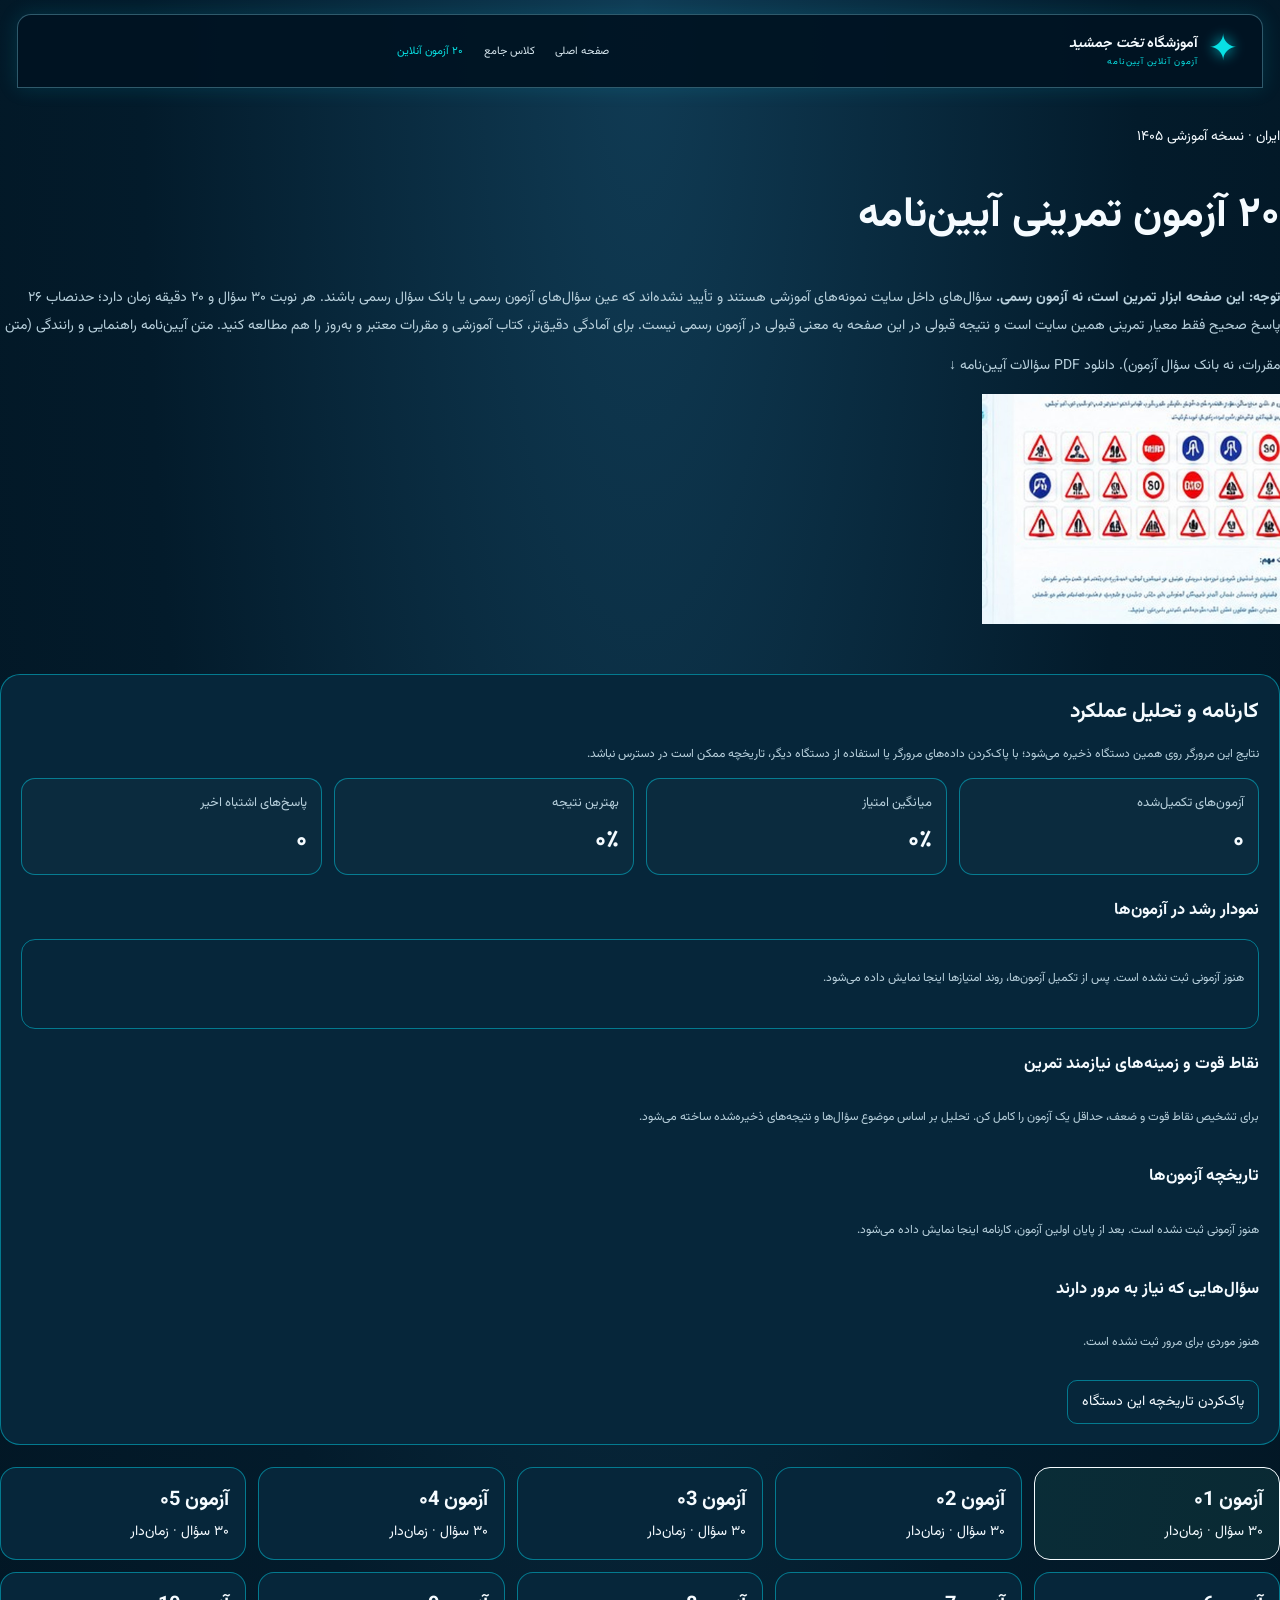
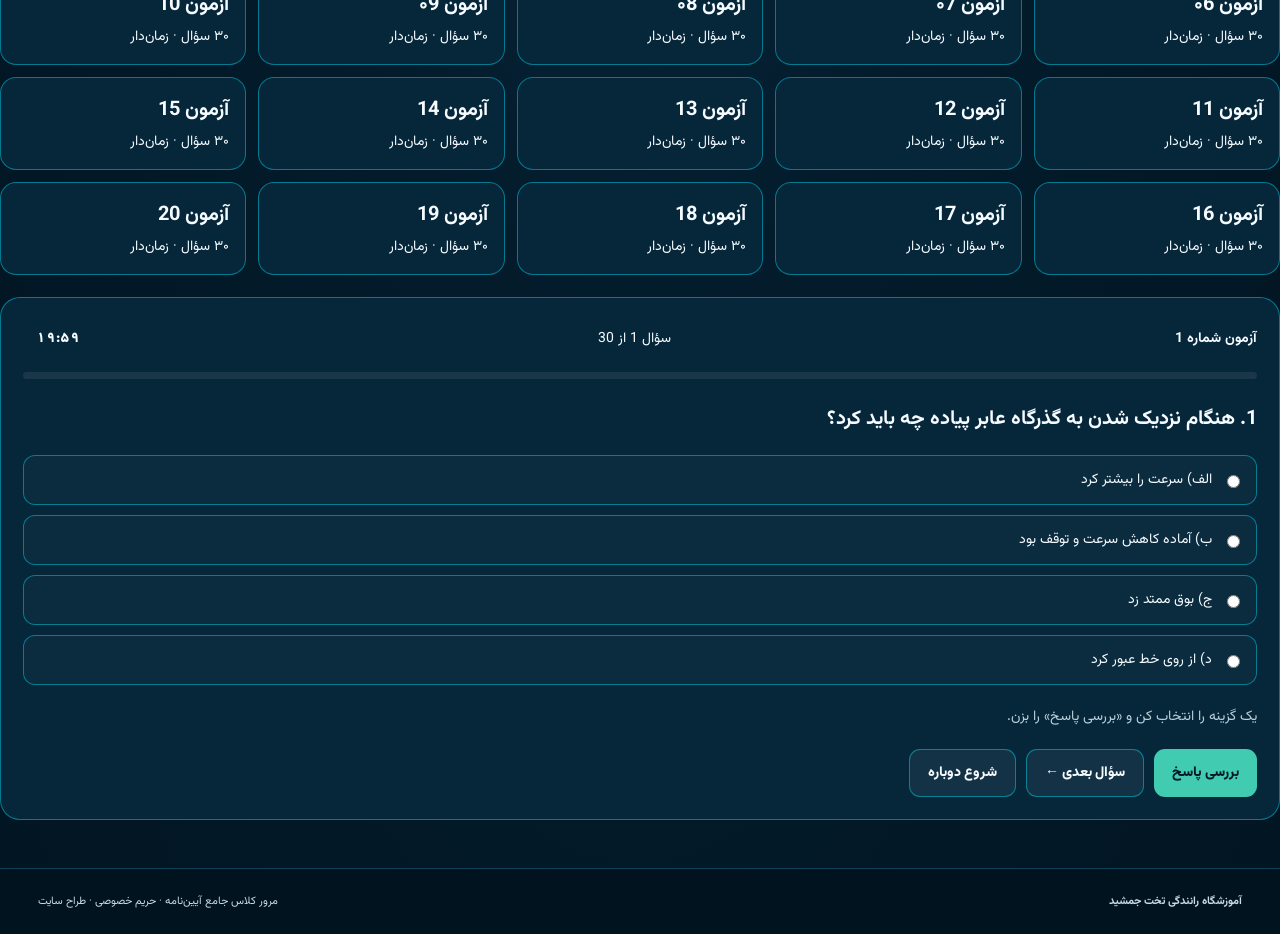
==== commit 5a288b5d: "Add files via upload" ====
--- a/exams.html
+++ b/exams.html
@@ -1,15 +1,15 @@
-<!doctype html><html lang="fa" dir="rtl"><head><meta charset="utf-8"><meta name="viewport" content="width=device-width, initial-scale=1"><meta name="theme-color" content="#071b2b"><title>۲۰ آزمون ۳۰ سؤالی آیین‌نامه | آموزشگاه رانندگی تخت جمشید</title><link rel="stylesheet" href="styles.css"><style>
+<!DOCTYPE html>
+<html dir="rtl" lang="fa"><head><meta charset="utf-8"/><meta content="width=device-width, initial-scale=1" name="viewport"/><meta content="#071b2b" name="theme-color"/><title>۲۰ آزمون ۳۰ سؤالی آیین‌نامه | آموزشگاه رانندگی تخت جمشید</title><link href="styles.css" rel="stylesheet"/><style>
 .exam-hero{padding:38px 0 20px}.exam-hero h1{font-size:clamp(28px,4vw,42px)}.exam-hero p{line-height:2;color:var(--muted)}.exam-picks{display:grid;grid-template-columns:repeat(5,minmax(0,1fr));gap:12px;margin:22px 0}.exam-pick{background:var(--panel);border:1px solid var(--line);border-radius:16px;padding:16px;text-align:right;color:var(--text);cursor:pointer}.exam-pick:hover,.exam-pick.active{border-color:var(--teal);background:rgba(77,215,187,.09)}.exam-pick b{display:block;color:var(--teal);font-size:20px;margin-bottom:5px}.quiz-panel{background:var(--panel);border:1px solid var(--line);border-radius:20px;padding:22px;margin-bottom:48px}.timer-chip{padding:8px 13px;border:1px solid var(--teal);border-radius:10px;color:var(--teal);font-weight:900;font-variant-numeric:tabular-nums}.timer-chip.urgent{color:#ff8d8d;border-color:#ff8d8d}.quiz-head{display:flex;justify-content:space-between;gap:12px;align-items:center;flex-wrap:wrap}.progress{height:7px;background:rgba(255,255,255,.08);border-radius:99px;overflow:hidden;margin:14px 0 22px}.progress span{height:100%;display:block;background:var(--teal);width:0;transition:width .2s}.question{font-size:20px;line-height:1.8}.options{display:grid;gap:10px;margin:18px 0}.option{display:flex;gap:10px;align-items:center;border:1px solid var(--line);border-radius:12px;padding:13px;cursor:pointer;background:rgba(255,255,255,.025)}.option input{accent-color:#41cbb1}.option.correct{border-color:#3acb86;background:rgba(58,203,134,.12)}.option.wrong{border-color:#ff6969;background:rgba(255,105,105,.1)}.feedback{line-height:2;color:var(--muted);min-height:24px}.quiz-controls{display:flex;gap:10px;flex-wrap:wrap;margin-top:18px}.quiz-controls button{border:0;border-radius:11px;padding:12px 18px;background:#41cbb1;color:#071923;font-weight:800;cursor:pointer}.quiz-controls button.secondary{background:rgba(255,255,255,.06);color:var(--text);border:1px solid var(--line)}.result{display:none;border:1px solid var(--line);border-radius:16px;padding:20px;margin-top:18px}.result h3{font-size:26px;color:var(--teal)}.small-note{font-size:12px;color:var(--muted);line-height:2}
 .analytics{background:var(--panel);border:1px solid var(--line);border-radius:20px;padding:20px;margin:22px 0}.analytics h2{margin:0 0 14px}.stat-grid{display:grid;grid-template-columns:repeat(4,minmax(0,1fr));gap:12px}.stat-card{border:1px solid var(--line);border-radius:14px;padding:14px;background:rgba(255,255,255,.025)}.stat-card span{display:block;color:var(--muted);font-size:13px;margin-bottom:8px}.stat-card strong{font-size:25px;color:var(--teal)}.growth-chart{padding:14px;border:1px solid var(--line);border-radius:14px;overflow:hidden;min-height:90px}.growth-chart svg{width:100%;height:auto;display:block}.topic-analysis{display:grid;grid-template-columns:repeat(auto-fit,minmax(220px,1fr));gap:10px;margin-top:14px}.topic-item{border:1px solid var(--line);border-radius:12px;padding:13px}.topic-item b{display:block;margin-bottom:7px}.topic-item .topic-bar{height:7px;border-radius:99px;background:rgba(255,255,255,.1);overflow:hidden;margin-top:8px}.topic-item .topic-bar span{display:block;height:100%;background:var(--teal)}.topic-item.weak{border-color:rgba(255,133,133,.5)}.topic-item.weak .topic-bar span{background:#ff8585}.history-list,.missed-list{display:grid;gap:8px;margin-top:14px}.history-item{display:flex;align-items:center;justify-content:space-between;gap:12px;flex-wrap:wrap;padding:12px;border:1px solid var(--line);border-radius:12px}.history-item small{color:var(--muted)}.missed-item{padding:12px;border-right:3px solid #ff8585;background:rgba(255,255,255,.025);border-radius:8px;line-height:1.9}.analytics-actions{display:flex;gap:10px;flex-wrap:wrap;margin-top:14px}.analytics-actions button{border:1px solid var(--line);border-radius:10px;padding:10px 14px;background:transparent;color:var(--text);cursor:pointer}.score-track{height:8px;background:rgba(255,255,255,.09);border-radius:99px;overflow:hidden;flex:1;min-width:70px}.score-track span{display:block;height:100%;background:var(--teal)}
 @media(max-width:760px){.exam-picks{grid-template-columns:repeat(2,minmax(0,1fr))}.quiz-panel{padding:15px}.question{font-size:17px}.analytics{padding:14px}.stat-grid{grid-template-columns:repeat(2,minmax(0,1fr))}.stat-card strong{font-size:22px}.history-item{align-items:flex-start}.history-item .score-track{flex-basis:100%;order:3}.exam-pick{padding:13px;min-height:76px}.quiz-controls button,.analytics-actions button{min-height:44px}.quiz-head{align-items:flex-start}.timer-chip{font-size:14px}.exam-hero p{overflow-wrap:anywhere}}@media(max-width:380px){.exam-picks{grid-template-columns:1fr}.stat-grid{grid-template-columns:1fr}.quiz-controls{display:grid;grid-template-columns:1fr}.quiz-controls button{width:100%}}
 </style>
-  <link rel="icon" type="image/png" sizes="32x32" href="favicon-32.png">
-  <link rel="icon" type="image/png" sizes="192x192" href="favicon-192.png">
-  <link rel="apple-touch-icon" href="favicon-192.png">
-  <meta name="theme-color" content="#071b3b">
-
-</head><body><header class="topbar"><a class="brand" href="index.html"><span class="brand-mark">✦</span><span class="brand-copy"><strong>آموزشگاه <em>تخت جمشید</em></strong><small>آزمون آنلاین آیین‌نامه</small></span></a><nav class="desktop-nav"><a class="nav-link" href="index.html">صفحه اصلی</a><a class="nav-link" href="course.html">کلاس جامع</a><a class="nav-link active" href="exams.html">۲۰ آزمون آنلاین</a></nav></header><main class="shell"><section class="exam-hero"><span class="pill">ایران · نسخه آموزشی ۱۴۰۵</span><h1>۲۰ آزمون تمرینی آیین‌نامه</h1><p><strong>توجه: این صفحه ابزار تمرین است، نه آزمون رسمی.</strong> سؤال‌های داخل سایت نمونه‌های آموزشی هستند و تأیید نشده‌اند که عین سؤال‌های آزمون رسمی یا بانک سؤال رسمی باشند. هر نوبت ۳۰ سؤال و ۲۰ دقیقه زمان دارد؛ حدنصاب ۲۶ پاسخ صحیح فقط معیار تمرینی همین سایت است و نتیجه قبولی در این صفحه به معنی قبولی در آزمون رسمی نیست. برای آمادگی دقیق‌تر، کتاب آموزشی و مقررات معتبر و به‌روز را هم مطالعه کنید. <a href="https://nezamat.ir/post-2421/" target="_blank" rel="noopener">متن آیین‌نامه راهنمایی و رانندگی (متن مقررات، نه بانک سؤال آزمون)</a>. <a class="btn secondary" style="display:inline-flex;margin-top:12px" href="https://20begir.com/wp-content/uploads/%D8%B3%D9%88%D8%A7%D9%84%D8%A7%D8%AA-%D8%A2%DB%8C%DB%8C%D9%86-%D9%86%D8%A7%D9%85%D9%87.pdf" target="_blank" rel="noopener">دانلود PDF سؤالات آیین‌نامه ↓</a></p><img class="lesson-visual" style="max-height:230px" src="img-story-signs.jpg" alt="تابلوهای راهنمایی برای آمادگی آزمون"></section><section class="analytics" id="analyticsPanel" aria-live="polite"><h2>کارنامه و تحلیل عملکرد</h2><p class="small-note">نتایج این مرورگر روی همین دستگاه ذخیره می‌شود؛ با پاک‌کردن داده‌های مرورگر یا استفاده از دستگاه دیگر، تاریخچه ممکن است در دسترس نباشد.</p><div class="stat-grid"><div class="stat-card"><span>آزمون‌های تکمیل‌شده</span><strong id="statAttempts">۰</strong></div><div class="stat-card"><span>میانگین امتیاز</span><strong id="statAverage">۰٪</strong></div><div class="stat-card"><span>بهترین نتیجه</span><strong id="statBest">۰٪</strong></div><div class="stat-card"><span>پاسخ‌های اشتباه اخیر</span><strong id="statMissed">۰</strong></div></div><h3 style="margin-top:22px">نمودار رشد در آزمون‌ها</h3><div id="growthChart" class="growth-chart"><p class="small-note">پس از تکمیل آزمون‌ها، نمودار پیشرفت شما اینجا نمایش داده می‌شود.</p></div><h3 style="margin-top:22px">نقاط قوت و زمینه‌های نیازمند تمرین</h3><div id="topicAnalysis" class="topic-analysis"></div><h3 style="margin-top:22px">تاریخچه آزمون‌ها</h3><div id="historyList" class="history-list"></div><h3 style="margin-top:22px">سؤال‌هایی که نیاز به مرور دارند</h3><div id="missedList" class="missed-list"></div><div class="analytics-actions"><button id="clearHistoryBtn" type="button">پاک‌کردن تاریخچه این دستگاه</button></div></section><section class="exam-picks" id="examPicks"></section><section class="quiz-panel" id="quizPanel"><div class="quiz-head"><b id="examTitle">آزمون شماره ۱</b><span id="counter">سؤال ۱ از ۳۰</span><span class="timer-chip" id="examTimer" aria-live="polite">۲۰:۰۰</span></div><div class="progress"><span id="progressBar"></span></div><div id="questionArea"></div><div class="quiz-controls"><button id="checkBtn">بررسی پاسخ</button><button id="nextBtn" class="secondary">سؤال بعدی ←</button><button id="restartBtn" class="secondary">شروع دوباره</button></div><div class="result" id="result"></div></section></main><footer class="footer shell"><b>آموزشگاه رانندگی تخت جمشید</b><span><a href="course.html">مرور کلاس جامع آیین‌نامه</a> · <a href="privacy.html">حریم خصوصی</a> · <a href="designer.html">طراح سایت</a></span></footer><script>
-const exams=[[{"q": "تابلوی مثلثی با حاشیه قرمز معمولاً چه مفهومی دارد؟", "options": ["هشدار خطر", "پایان محدودیت", "خدمات رفاهی", "مسیر اجباری"], "answer": 0, "explain": "تابلوهای اخطاری معمولاً خطر یا وضعیت پیش‌رو را اعلام می‌کنند."}, {"q": "پیش از تغییر مسیر، کدام کار درست‌تر است؟", "options": ["فقط بوق زدن", "فقط نگاه به آینه وسط", "بررسی آینه و نقطه کور و زدن راهنما", "تغییر مسیر سریع"], "answer": 2, "explain": "آینه‌ها، نقطه کور و راهنما باید پیش از تغییر مسیر بررسی شوند."}, {"q": "در هوای بارانی و جاده لغزنده چه اقدامی مناسب است؟", "options": ["افزایش سرعت", "کاهش فاصله با خودروی جلو", "افزایش فاصله و حرکت نرم", "ترمز ناگهانی"], "answer": 2, "explain": "سطح لغزنده به فاصله بیشتر و کنترل نرم نیاز دارد."}, {"q": "برای سبقت ایمن کدام شرط ضروری است؟", "options": ["دید و فضای کافی و محل مجاز", "بوق زدن به‌تنهایی", "حرکت چسبیده به خودروی جلو", "سبقت در هر پیچ"], "answer": 0, "explain": "سبقت فقط با دید و فضای کافی و در محل مجاز انجام می‌شود."}, {"q": "فرمان مأمور راهنمایی در محل نسبت به چه چیزی اولویت دارد؟", "options": ["نظر رانندگان دیگر", "دستورها و علائم عمومی محل", "رنگ خودروها", "هیچ چیز"], "answer": 1, "explain": "دستور مأمور دارای صلاحیت در محل مقدم است."}, {"q": "کدام مورد می‌تواند نقطه کور ایجاد کند؟", "options": ["تنظیم درست آینه‌ها", "ناحیه‌ای که آینه‌ها پوشش نمی‌دهند", "چراغ ترمز سالم", "کمربند ایمنی"], "answer": 1, "explain": "بخشی از اطراف خودرو در آینه‌ها دیده نمی‌شود و باید پیش از تغییر مسیر بررسی شود."}, {"q": "هنگام ورود از کوچه یا محل خصوصی به راه عمومی، راننده باید چه کند؟", "options": ["بدون نگاه وارد شود", "به ترافیک مسیر عمومی راه بدهد", "از عابر بخواهد بایستد", "فقط چراغ بزند"], "answer": 1, "explain": "ورود به مسیر عمومی باید با رعایت حق تقدم و ایمنی انجام شود."}, {"q": "در صورت بالا رفتن غیرعادی دمای موتور چه اقدام اولیه‌ای ایمن‌تر است؟", "options": ["ادامه رانندگی با سرعت بالا", "توقف در محل امن و بررسی تخصصی", "بازکردن فوری درِ رادیاتور داغ", "ریختن آب روی موتور داغ"], "answer": 1, "explain": "در محل امن توقف کن و از بازکردن درِ سامانه خنک‌کننده داغ خودداری کن."}, {"q": "در تصادف، کدام اقدام مناسب است؟", "options": ["ایجاد خطر بیشتر برای کمک", "ایمن‌سازی محل و تماس با امداد در صورت نیاز", "ترک محل در همه شرایط", "جابه‌جایی همه مصدومان بدون بررسی"], "answer": 1, "explain": "ابتدا از خطر ثانویه جلوگیری و در صورت نیاز با خدمات امدادی تماس بگیر."}, {"q": "پیش از باز کردن در خودرو کنار خیابان چه باید کرد؟", "options": ["بدون نگاه در را باز کرد", "مسیر دوچرخه و موتورسیکلت را بررسی کرد", "فقط بوق زد", "چراغ‌ها را خاموش کرد"], "answer": 1, "explain": "باز شدن ناگهانی در می‌تواند برای کاربران عبوری خطرناک باشد."}], [{"q": "هنگام گردش به چپ در برابر خودروی روبه‌رو که مستقیم می‌رود، چه باید کرد؟", "options": ["شتاب گرفت", "به آن حق تقدم داد", "بوق ممتد زد", "در میانه تقاطع ایستاد"], "answer": 1, "explain": "در حالت معمول، گردش‌کننده به چپ باید به وسیله روبه‌رو که مستقیم می‌رود توجه کند و حق تقدم بدهد."}, {"q": "چراغ زرد چشمک‌زن معمولاً چه پیامی دارد؟", "options": ["عبور بدون توجه", "عبور با احتیاط", "توقف طولانی اجباری در همه شرایط", "مسیر بسته است"], "answer": 1, "explain": "چراغ زرد چشمک‌زن هشدار احتیاط است."}, {"q": "هنگام نزدیک شدن به گذرگاه عابر پیاده چه باید کرد؟", "options": ["سرعت را بیشتر کرد", "آماده کاهش سرعت و توقف بود", "بوق ممتد زد", "از روی خط عبور کرد"], "answer": 1, "explain": "راننده باید عبور امن عابر را فراهم کند."}, {"q": "اگر مسیر خروج از تقاطع بسته است، با چراغ سبز چه باید کرد؟", "options": ["وارد تقاطع شد و منتظر ماند", "تقاطع را مسدود نکرد و صبر کرد", "بوق ممتد زد", "از مسیر مخالف رفت"], "answer": 1, "explain": "چراغ سبز مجوز مسدود کردن تقاطع نیست."}, {"q": "در مه شدید استفاده از نور بالا چه مشکلی می‌تواند ایجاد کند؟", "options": ["دید را همیشه دو برابر می‌کند", "بازتاب نور و بدتر شدن دید", "باعث کاهش مصرف سوخت می‌شود", "هیچ اثری ندارد"], "answer": 1, "explain": "نور بالا ممکن است در مه بازتاب ایجاد کند و دید را بدتر کند."}, {"q": "کدام رفتار در نزدیکی مدرسه مناسب است؟", "options": ["افزایش سرعت", "آمادگی برای توقف و کاهش سرعت", "بوق زدن پیوسته", "سبقت از خودروهای متوقف"], "answer": 1, "explain": "کودکان ممکن است ناگهانی وارد مسیر شوند؛ احتیاط بیشتر لازم است."}, {"q": "خط ممتد روی سطح راه به چه معناست؟", "options": ["همیشه پارک مجاز است", "عبور از خط محدود یا ممنوع است", "راه مخصوص عابر است", "سرعت نامحدود است"], "answer": 1, "explain": "خط ممتد محدودیت عبور از خط را نشان می‌دهد؛ علائم و مقررات محل را رعایت کن."}, {"q": "چرا باید کمربند ایمنی بسته شود؟", "options": ["فقط برای جلوگیری از جریمه", "برای کاهش خطر آسیب در برخورد", "فقط در بزرگراه", "فقط راننده نیاز دارد"], "answer": 1, "explain": "کمربند خطر آسیب را کاهش می‌دهد و سرنشینان نیز باید ایمن باشند."}, {"q": "هدف از حفظ فاصله طولی چیست؟", "options": ["جلوگیری از دیدن مسیر", "داشتن فرصت واکنش و توقف", "تشویق خودروها به سبقت", "کاهش کنترل خودرو"], "answer": 1, "explain": "فاصله کافی برای واکنش و توقف در صورت ترمز خودروی جلو لازم است."}, {"q": "اگر خسته یا خواب‌آلود هستید، بهترین تصمیم چیست؟", "options": ["صدای موسیقی را زیاد کنید و ادامه دهید", "در صورت امکان ایمن توقف و استراحت کنید", "سرعت را افزایش دهید", "فقط پنجره را باز کنید و حتماً ادامه دهید"], "answer": 1, "explain": "خواب‌آلودگی تمرکز و زمان واکنش را کاهش می‌دهد."}], [{"q": "برای سبقت ایمن کدام شرط ضروری است؟", "options": ["دید و فضای کافی و محل مجاز", "بوق زدن به‌تنهایی", "حرکت چسبیده به خودروی جلو", "سبقت در هر پیچ"], "answer": 0, "explain": "سبقت فقط با دید و فضای کافی و در محل مجاز انجام می‌شود."}, {"q": "فرمان مأمور راهنمایی در محل نسبت به چه چیزی اولویت دارد؟", "options": ["نظر رانندگان دیگر", "دستورها و علائم عمومی محل", "رنگ خودروها", "هیچ چیز"], "answer": 1, "explain": "دستور مأمور دارای صلاحیت در محل مقدم است."}, {"q": "کدام مورد می‌تواند نقطه کور ایجاد کند؟", "options": ["تنظیم درست آینه‌ها", "ناحیه‌ای که آینه‌ها پوشش نمی‌دهند", "چراغ ترمز سالم", "کمربند ایمنی"], "answer": 1, "explain": "بخشی از اطراف خودرو در آینه‌ها دیده نمی‌شود و باید پیش از تغییر مسیر بررسی شود."}, {"q": "هنگام ورود از کوچه یا محل خصوصی به راه عمومی، راننده باید چه کند؟", "options": ["بدون نگاه وارد شود", "به ترافیک مسیر عمومی راه بدهد", "از عابر بخواهد بایستد", "فقط چراغ بزند"], "answer": 1, "explain": "ورود به مسیر عمومی باید با رعایت حق تقدم و ایمنی انجام شود."}, {"q": "در صورت بالا رفتن غیرعادی دمای موتور چه اقدام اولیه‌ای ایمن‌تر است؟", "options": ["ادامه رانندگی با سرعت بالا", "توقف در محل امن و بررسی تخصصی", "بازکردن فوری درِ رادیاتور داغ", "ریختن آب روی موتور داغ"], "answer": 1, "explain": "در محل امن توقف کن و از بازکردن درِ سامانه خنک‌کننده داغ خودداری کن."}, {"q": "در تصادف، کدام اقدام مناسب است؟", "options": ["ایجاد خطر بیشتر برای کمک", "ایمن‌سازی محل و تماس با امداد در صورت نیاز", "ترک محل در همه شرایط", "جابه‌جایی همه مصدومان بدون بررسی"], "answer": 1, "explain": "ابتدا از خطر ثانویه جلوگیری و در صورت نیاز با خدمات امدادی تماس بگیر."}, {"q": "پیش از باز کردن در خودرو کنار خیابان چه باید کرد؟", "options": ["بدون نگاه در را باز کرد", "مسیر دوچرخه و موتورسیکلت را بررسی کرد", "فقط بوق زد", "چراغ‌ها را خاموش کرد"], "answer": 1, "explain": "باز شدن ناگهانی در می‌تواند برای کاربران عبوری خطرناک باشد."}, {"q": "در میدان، پیش از خروج چه کاری اهمیت دارد؟", "options": ["بررسی آینه و نقطه کور و رعایت خط مسیر", "توقف در وسط میدان", "حرکت دنده عقب", "خروج بدون توجه"], "answer": 0, "explain": "برای خروج ایمن باید مسیر و کاربران مجاور بررسی شوند."}, {"q": "تابلوهای راهنما و اطلاعاتی عمدتاً چه کاربردی دارند؟", "options": ["اعلام مقصد و اطلاعات مسیر", "اعلام خطر فقط", "ممنوع کردن همه گردش‌ها", "جایگزینی چراغ ترمز"], "answer": 0, "explain": "این تابلوها مقصد، مسیر و خدمات را نشان می‌دهند."}, {"q": "هنگام عبور خودروی امدادی با آژیر فعال چه باید کرد؟", "options": ["مسیر ایمن برای عبور آن فراهم کرد", "دنبالش حرکت کرد", "راه را بست", "ناگهان ترمز کرد"], "answer": 0, "explain": "با رعایت ایمنی و مقررات، مسیر عبور خودروی امدادی را باز بگذار."}], [{"q": "اگر مسیر خروج از تقاطع بسته است، با چراغ سبز چه باید کرد؟", "options": ["وارد تقاطع شد و منتظر ماند", "تقاطع را مسدود نکرد و صبر کرد", "بوق ممتد زد", "از مسیر مخالف رفت"], "answer": 1, "explain": "چراغ سبز مجوز مسدود کردن تقاطع نیست."}, {"q": "در مه شدید استفاده از نور بالا چه مشکلی می‌تواند ایجاد کند؟", "options": ["دید را همیشه دو برابر می‌کند", "بازتاب نور و بدتر شدن دید", "باعث کاهش مصرف سوخت می‌شود", "هیچ اثری ندارد"], "answer": 1, "explain": "نور بالا ممکن است در مه بازتاب ایجاد کند و دید را بدتر کند."}, {"q": "کدام رفتار در نزدیکی مدرسه مناسب است؟", "options": ["افزایش سرعت", "آمادگی برای توقف و کاهش سرعت", "بوق زدن پیوسته", "سبقت از خودروهای متوقف"], "answer": 1, "explain": "کودکان ممکن است ناگهانی وارد مسیر شوند؛ احتیاط بیشتر لازم است."}, {"q": "خط ممتد روی سطح راه به چه معناست؟", "options": ["همیشه پارک مجاز است", "عبور از خط محدود یا ممنوع است", "راه مخصوص عابر است", "سرعت نامحدود است"], "answer": 1, "explain": "خط ممتد محدودیت عبور از خط را نشان می‌دهد؛ علائم و مقررات محل را رعایت کن."}, {"q": "چرا باید کمربند ایمنی بسته شود؟", "options": ["فقط برای جلوگیری از جریمه", "برای کاهش خطر آسیب در برخورد", "فقط در بزرگراه", "فقط راننده نیاز دارد"], "answer": 1, "explain": "کمربند خطر آسیب را کاهش می‌دهد و سرنشینان نیز باید ایمن باشند."}, {"q": "هدف از حفظ فاصله طولی چیست؟", "options": ["جلوگیری از دیدن مسیر", "داشتن فرصت واکنش و توقف", "تشویق خودروها به سبقت", "کاهش کنترل خودرو"], "answer": 1, "explain": "فاصله کافی برای واکنش و توقف در صورت ترمز خودروی جلو لازم است."}, {"q": "اگر خسته یا خواب‌آلود هستید، بهترین تصمیم چیست؟", "options": ["صدای موسیقی را زیاد کنید و ادامه دهید", "در صورت امکان ایمن توقف و استراحت کنید", "سرعت را افزایش دهید", "فقط پنجره را باز کنید و حتماً ادامه دهید"], "answer": 1, "explain": "خواب‌آلودگی تمرکز و زمان واکنش را کاهش می‌دهد."}, {"q": "در تغییر مسیر، راهنما چه زمانی باید استفاده شود؟", "options": ["پس از تغییر مسیر", "به‌موقع پیش از تغییر مسیر", "فقط در شب", "هرگز"], "answer": 1, "explain": "راهنما باید فرصت آگاهی به دیگران بدهد و همراه با بررسی ایمنی باشد."}, {"q": "در سربالایی یا سرازیری هنگام پارک چه چیزی مهم است؟", "options": ["رها کردن خودرو در دنده خلاص", "مهار ایمن خودرو طبق آموزش و دستورالعمل", "خاموش نکردن موتور همیشه", "تکیه به مانع تصادفی"], "answer": 1, "explain": "خودرو باید در شیب به‌طور ایمن مهار شود."}, {"q": "چرا باید وضعیت لاستیک‌ها بررسی شود؟", "options": ["فقط برای زیبایی", "برای چسبندگی، کنترل و ایمنی توقف", "فقط برای صدای موتور", "تأثیری ندارد"], "answer": 1, "explain": "باد و آج مناسب بر کنترل و مسافت توقف اثر می‌گذارد."}], [{"q": "هنگام ورود از کوچه یا محل خصوصی به راه عمومی، راننده باید چه کند؟", "options": ["بدون نگاه وارد شود", "به ترافیک مسیر عمومی راه بدهد", "از عابر بخواهد بایستد", "فقط چراغ بزند"], "answer": 1, "explain": "ورود به مسیر عمومی باید با رعایت حق تقدم و ایمنی انجام شود."}, {"q": "در صورت بالا رفتن غیرعادی دمای موتور چه اقدام اولیه‌ای ایمن‌تر است؟", "options": ["ادامه رانندگی با سرعت بالا", "توقف در محل امن و بررسی تخصصی", "بازکردن فوری درِ رادیاتور داغ", "ریختن آب روی موتور داغ"], "answer": 1, "explain": "در محل امن توقف کن و از بازکردن درِ سامانه خنک‌کننده داغ خودداری کن."}, {"q": "در تصادف، کدام اقدام مناسب است؟", "options": ["ایجاد خطر بیشتر برای کمک", "ایمن‌سازی محل و تماس با امداد در صورت نیاز", "ترک محل در همه شرایط", "جابه‌جایی همه مصدومان بدون بررسی"], "answer": 1, "explain": "ابتدا از خطر ثانویه جلوگیری و در صورت نیاز با خدمات امدادی تماس بگیر."}, {"q": "پیش از باز کردن در خودرو کنار خیابان چه باید کرد؟", "options": ["بدون نگاه در را باز کرد", "مسیر دوچرخه و موتورسیکلت را بررسی کرد", "فقط بوق زد", "چراغ‌ها را خاموش کرد"], "answer": 1, "explain": "باز شدن ناگهانی در می‌تواند برای کاربران عبوری خطرناک باشد."}, {"q": "در میدان، پیش از خروج چه کاری اهمیت دارد؟", "options": ["بررسی آینه و نقطه کور و رعایت خط مسیر", "توقف در وسط میدان", "حرکت دنده عقب", "خروج بدون توجه"], "answer": 0, "explain": "برای خروج ایمن باید مسیر و کاربران مجاور بررسی شوند."}, {"q": "تابلوهای راهنما و اطلاعاتی عمدتاً چه کاربردی دارند؟", "options": ["اعلام مقصد و اطلاعات مسیر", "اعلام خطر فقط", "ممنوع کردن همه گردش‌ها", "جایگزینی چراغ ترمز"], "answer": 0, "explain": "این تابلوها مقصد، مسیر و خدمات را نشان می‌دهند."}, {"q": "هنگام عبور خودروی امدادی با آژیر فعال چه باید کرد؟", "options": ["مسیر ایمن برای عبور آن فراهم کرد", "دنبالش حرکت کرد", "راه را بست", "ناگهان ترمز کرد"], "answer": 0, "explain": "با رعایت ایمنی و مقررات، مسیر عبور خودروی امدادی را باز بگذار."}, {"q": "هنگام بارندگی شدید کدام کار مناسب نیست؟", "options": ["افزایش فاصله", "کاهش سرعت", "ترمز و فرمان ناگهانی", "حرکت نرم"], "answer": 2, "explain": "حرکت ناگهانی روی سطح لغزنده می‌تواند کنترل خودرو را کاهش دهد."}, {"q": "هنگام دیدن چراغ قرمز چشمک‌زن چه رفتاری درست است؟", "options": ["عبور بی‌توقف", "توقف کامل، بررسی و حرکت فقط در صورت ایمنی", "افزایش سرعت", "فقط بوق زدن"], "answer": 1, "explain": "ابتدا توقف کامل و سپس بررسی حق تقدم و شرایط ایمنی لازم است."}, {"q": "تابلوی مثلثی با حاشیه قرمز معمولاً چه مفهومی دارد؟", "options": ["هشدار خطر", "پایان محدودیت", "خدمات رفاهی", "مسیر اجباری"], "answer": 0, "explain": "تابلوهای اخطاری معمولاً خطر یا وضعیت پیش‌رو را اعلام می‌کنند."}], [{"q": "خط ممتد روی سطح راه به چه معناست؟", "options": ["همیشه پارک مجاز است", "عبور از خط محدود یا ممنوع است", "راه مخصوص عابر است", "سرعت نامحدود است"], "answer": 1, "explain": "خط ممتد محدودیت عبور از خط را نشان می‌دهد؛ علائم و مقررات محل را رعایت کن."}, {"q": "چرا باید کمربند ایمنی بسته شود؟", "options": ["فقط برای جلوگیری از جریمه", "برای کاهش خطر آسیب در برخورد", "فقط در بزرگراه", "فقط راننده نیاز دارد"], "answer": 1, "explain": "کمربند خطر آسیب را کاهش می‌دهد و سرنشینان نیز باید ایمن باشند."}, {"q": "هدف از حفظ فاصله طولی چیست؟", "options": ["جلوگیری از دیدن مسیر", "داشتن فرصت واکنش و توقف", "تشویق خودروها به سبقت", "کاهش کنترل خودرو"], "answer": 1, "explain": "فاصله کافی برای واکنش و توقف در صورت ترمز خودروی جلو لازم است."}, {"q": "اگر خسته یا خواب‌آلود هستید، بهترین تصمیم چیست؟", "options": ["صدای موسیقی را زیاد کنید و ادامه دهید", "در صورت امکان ایمن توقف و استراحت کنید", "سرعت را افزایش دهید", "فقط پنجره را باز کنید و حتماً ادامه دهید"], "answer": 1, "explain": "خواب‌آلودگی تمرکز و زمان واکنش را کاهش می‌دهد."}, {"q": "در تغییر مسیر، راهنما چه زمانی باید استفاده شود؟", "options": ["پس از تغییر مسیر", "به‌موقع پیش از تغییر مسیر", "فقط در شب", "هرگز"], "answer": 1, "explain": "راهنما باید فرصت آگاهی به دیگران بدهد و همراه با بررسی ایمنی باشد."}, {"q": "در سربالایی یا سرازیری هنگام پارک چه چیزی مهم است؟", "options": ["رها کردن خودرو در دنده خلاص", "مهار ایمن خودرو طبق آموزش و دستورالعمل", "خاموش نکردن موتور همیشه", "تکیه به مانع تصادفی"], "answer": 1, "explain": "خودرو باید در شیب به‌طور ایمن مهار شود."}, {"q": "چرا باید وضعیت لاستیک‌ها بررسی شود؟", "options": ["فقط برای زیبایی", "برای چسبندگی، کنترل و ایمنی توقف", "فقط برای صدای موتور", "تأثیری ندارد"], "answer": 1, "explain": "باد و آج مناسب بر کنترل و مسافت توقف اثر می‌گذارد."}, {"q": "چرا نباید تقاطع را مسدود کرد؟", "options": ["برای کاهش دید دیگران", "چون جریان ترافیک و مسیرهای متقاطع را مختل و خطر ایجاد می‌کند", "برای افزایش سرعت", "هیچ دلیلی ندارد"], "answer": 1, "explain": "ورود به تقاطع باید زمانی باشد که فضای خروج وجود دارد."}, {"q": "در مواجهه با چراغ قرمز ثابت، راننده باید چه کند؟", "options": ["سرعت را زیاد کند", "پیش از خط ایست توقف کند", "فقط بوق بزند", "با احتیاط عبور کند"], "answer": 1, "explain": "چراغ قرمز به معنی توقف پیش از خط ایست است."}, {"q": "هنگام گردش به چپ در برابر خودروی روبه‌رو که مستقیم می‌رود، چه باید کرد؟", "options": ["شتاب گرفت", "به آن حق تقدم داد", "بوق ممتد زد", "در میانه تقاطع ایستاد"], "answer": 1, "explain": "در حالت معمول، گردش‌کننده به چپ باید به وسیله روبه‌رو که مستقیم می‌رود توجه کند و حق تقدم بدهد."}], [{"q": "پیش از باز کردن در خودرو کنار خیابان چه باید کرد؟", "options": ["بدون نگاه در را باز کرد", "مسیر دوچرخه و موتورسیکلت را بررسی کرد", "فقط بوق زد", "چراغ‌ها را خاموش کرد"], "answer": 1, "explain": "باز شدن ناگهانی در می‌تواند برای کاربران عبوری خطرناک باشد."}, {"q": "در میدان، پیش از خروج چه کاری اهمیت دارد؟", "options": ["بررسی آینه و نقطه کور و رعایت خط مسیر", "توقف در وسط میدان", "حرکت دنده عقب", "خروج بدون توجه"], "answer": 0, "explain": "برای خروج ایمن باید مسیر و کاربران مجاور بررسی شوند."}, {"q": "تابلوهای راهنما و اطلاعاتی عمدتاً چه کاربردی دارند؟", "options": ["اعلام مقصد و اطلاعات مسیر", "اعلام خطر فقط", "ممنوع کردن همه گردش‌ها", "جایگزینی چراغ ترمز"], "answer": 0, "explain": "این تابلوها مقصد، مسیر و خدمات را نشان می‌دهند."}, {"q": "هنگام عبور خودروی امدادی با آژیر فعال چه باید کرد؟", "options": ["مسیر ایمن برای عبور آن فراهم کرد", "دنبالش حرکت کرد", "راه را بست", "ناگهان ترمز کرد"], "answer": 0, "explain": "با رعایت ایمنی و مقررات، مسیر عبور خودروی امدادی را باز بگذار."}, {"q": "هنگام بارندگی شدید کدام کار مناسب نیست؟", "options": ["افزایش فاصله", "کاهش سرعت", "ترمز و فرمان ناگهانی", "حرکت نرم"], "answer": 2, "explain": "حرکت ناگهانی روی سطح لغزنده می‌تواند کنترل خودرو را کاهش دهد."}, {"q": "هنگام دیدن چراغ قرمز چشمک‌زن چه رفتاری درست است؟", "options": ["عبور بی‌توقف", "توقف کامل، بررسی و حرکت فقط در صورت ایمنی", "افزایش سرعت", "فقط بوق زدن"], "answer": 1, "explain": "ابتدا توقف کامل و سپس بررسی حق تقدم و شرایط ایمنی لازم است."}, {"q": "تابلوی مثلثی با حاشیه قرمز معمولاً چه مفهومی دارد؟", "options": ["هشدار خطر", "پایان محدودیت", "خدمات رفاهی", "مسیر اجباری"], "answer": 0, "explain": "تابلوهای اخطاری معمولاً خطر یا وضعیت پیش‌رو را اعلام می‌کنند."}, {"q": "پیش از تغییر مسیر، کدام کار درست‌تر است؟", "options": ["فقط بوق زدن", "فقط نگاه به آینه وسط", "بررسی آینه و نقطه کور و زدن راهنما", "تغییر مسیر سریع"], "answer": 2, "explain": "آینه‌ها، نقطه کور و راهنما باید پیش از تغییر مسیر بررسی شوند."}, {"q": "در هوای بارانی و جاده لغزنده چه اقدامی مناسب است؟", "options": ["افزایش سرعت", "کاهش فاصله با خودروی جلو", "افزایش فاصله و حرکت نرم", "ترمز ناگهانی"], "answer": 2, "explain": "سطح لغزنده به فاصله بیشتر و کنترل نرم نیاز دارد."}, {"q": "برای سبقت ایمن کدام شرط ضروری است؟", "options": ["دید و فضای کافی و محل مجاز", "بوق زدن به‌تنهایی", "حرکت چسبیده به خودروی جلو", "سبقت در هر پیچ"], "answer": 0, "explain": "سبقت فقط با دید و فضای کافی و در محل مجاز انجام می‌شود."}], [{"q": "اگر خسته یا خواب‌آلود هستید، بهترین تصمیم چیست؟", "options": ["صدای موسیقی را زیاد کنید و ادامه دهید", "در صورت امکان ایمن توقف و استراحت کنید", "سرعت را افزایش دهید", "فقط پنجره را باز کنید و حتماً ادامه دهید"], "answer": 1, "explain": "خواب‌آلودگی تمرکز و زمان واکنش را کاهش می‌دهد."}, {"q": "در تغییر مسیر، راهنما چه زمانی باید استفاده شود؟", "options": ["پس از تغییر مسیر", "به‌موقع پیش از تغییر مسیر", "فقط در شب", "هرگز"], "answer": 1, "explain": "راهنما باید فرصت آگاهی به دیگران بدهد و همراه با بررسی ایمنی باشد."}, {"q": "در سربالایی یا سرازیری هنگام پارک چه چیزی مهم است؟", "options": ["رها کردن خودرو در دنده خلاص", "مهار ایمن خودرو طبق آموزش و دستورالعمل", "خاموش نکردن موتور همیشه", "تکیه به مانع تصادفی"], "answer": 1, "explain": "خودرو باید در شیب به‌طور ایمن مهار شود."}, {"q": "چرا باید وضعیت لاستیک‌ها بررسی شود؟", "options": ["فقط برای زیبایی", "برای چسبندگی، کنترل و ایمنی توقف", "فقط برای صدای موتور", "تأثیری ندارد"], "answer": 1, "explain": "باد و آج مناسب بر کنترل و مسافت توقف اثر می‌گذارد."}, {"q": "چرا نباید تقاطع را مسدود کرد؟", "options": ["برای کاهش دید دیگران", "چون جریان ترافیک و مسیرهای متقاطع را مختل و خطر ایجاد می‌کند", "برای افزایش سرعت", "هیچ دلیلی ندارد"], "answer": 1, "explain": "ورود به تقاطع باید زمانی باشد که فضای خروج وجود دارد."}, {"q": "در مواجهه با چراغ قرمز ثابت، راننده باید چه کند؟", "options": ["سرعت را زیاد کند", "پیش از خط ایست توقف کند", "فقط بوق بزند", "با احتیاط عبور کند"], "answer": 1, "explain": "چراغ قرمز به معنی توقف پیش از خط ایست است."}, {"q": "هنگام گردش به چپ در برابر خودروی روبه‌رو که مستقیم می‌رود، چه باید کرد؟", "options": ["شتاب گرفت", "به آن حق تقدم داد", "بوق ممتد زد", "در میانه تقاطع ایستاد"], "answer": 1, "explain": "در حالت معمول، گردش‌کننده به چپ باید به وسیله روبه‌رو که مستقیم می‌رود توجه کند و حق تقدم بدهد."}, {"q": "چراغ زرد چشمک‌زن معمولاً چه پیامی دارد؟", "options": ["عبور بدون توجه", "عبور با احتیاط", "توقف طولانی اجباری در همه شرایط", "مسیر بسته است"], "answer": 1, "explain": "چراغ زرد چشمک‌زن هشدار احتیاط است."}, {"q": "هنگام نزدیک شدن به گذرگاه عابر پیاده چه باید کرد؟", "options": ["سرعت را بیشتر کرد", "آماده کاهش سرعت و توقف بود", "بوق ممتد زد", "از روی خط عبور کرد"], "answer": 1, "explain": "راننده باید عبور امن عابر را فراهم کند."}, {"q": "اگر مسیر خروج از تقاطع بسته است، با چراغ سبز چه باید کرد؟", "options": ["وارد تقاطع شد و منتظر ماند", "تقاطع را مسدود نکرد و صبر کرد", "بوق ممتد زد", "از مسیر مخالف رفت"], "answer": 1, "explain": "چراغ سبز مجوز مسدود کردن تقاطع نیست."}], [{"q": "هنگام عبور خودروی امدادی با آژیر فعال چه باید کرد؟", "options": ["مسیر ایمن برای عبور آن فراهم کرد", "دنبالش حرکت کرد", "راه را بست", "ناگهان ترمز کرد"], "answer": 0, "explain": "با رعایت ایمنی و مقررات، مسیر عبور خودروی امدادی را باز بگذار."}, {"q": "هنگام بارندگی شدید کدام کار مناسب نیست؟", "options": ["افزایش فاصله", "کاهش سرعت", "ترمز و فرمان ناگهانی", "حرکت نرم"], "answer": 2, "explain": "حرکت ناگهانی روی سطح لغزنده می‌تواند کنترل خودرو را کاهش دهد."}, {"q": "هنگام دیدن چراغ قرمز چشمک‌زن چه رفتاری درست است؟", "options": ["عبور بی‌توقف", "توقف کامل، بررسی و حرکت فقط در صورت ایمنی", "افزایش سرعت", "فقط بوق زدن"], "answer": 1, "explain": "ابتدا توقف کامل و سپس بررسی حق تقدم و شرایط ایمنی لازم است."}, {"q": "تابلوی مثلثی با حاشیه قرمز معمولاً چه مفهومی دارد؟", "options": ["هشدار خطر", "پایان محدودیت", "خدمات رفاهی", "مسیر اجباری"], "answer": 0, "explain": "تابلوهای اخطاری معمولاً خطر یا وضعیت پیش‌رو را اعلام می‌کنند."}, {"q": "پیش از تغییر مسیر، کدام کار درست‌تر است؟", "options": ["فقط بوق زدن", "فقط نگاه به آینه وسط", "بررسی آینه و نقطه کور و زدن راهنما", "تغییر مسیر سریع"], "answer": 2, "explain": "آینه‌ها، نقطه کور و راهنما باید پیش از تغییر مسیر بررسی شوند."}, {"q": "در هوای بارانی و جاده لغزنده چه اقدامی مناسب است؟", "options": ["افزایش سرعت", "کاهش فاصله با خودروی جلو", "افزایش فاصله و حرکت نرم", "ترمز ناگهانی"], "answer": 2, "explain": "سطح لغزنده به فاصله بیشتر و کنترل نرم نیاز دارد."}, {"q": "برای سبقت ایمن کدام شرط ضروری است؟", "options": ["دید و فضای کافی و محل مجاز", "بوق زدن به‌تنهایی", "حرکت چسبیده به خودروی جلو", "سبقت در هر پیچ"], "answer": 0, "explain": "سبقت فقط با دید و فضای کافی و در محل مجاز انجام می‌شود."}, {"q": "فرمان مأمور راهنمایی در محل نسبت به چه چیزی اولویت دارد؟", "options": ["نظر رانندگان دیگر", "دستورها و علائم عمومی محل", "رنگ خودروها", "هیچ چیز"], "answer": 1, "explain": "دستور مأمور دارای صلاحیت در محل مقدم است."}, {"q": "کدام مورد می‌تواند نقطه کور ایجاد کند؟", "options": ["تنظیم درست آینه‌ها", "ناحیه‌ای که آینه‌ها پوشش نمی‌دهند", "چراغ ترمز سالم", "کمربند ایمنی"], "answer": 1, "explain": "بخشی از اطراف خودرو در آینه‌ها دیده نمی‌شود و باید پیش از تغییر مسیر بررسی شود."}, {"q": "هنگام ورود از کوچه یا محل خصوصی به راه عمومی، راننده باید چه کند؟", "options": ["بدون نگاه وارد شود", "به ترافیک مسیر عمومی راه بدهد", "از عابر بخواهد بایستد", "فقط چراغ بزند"], "answer": 1, "explain": "ورود به مسیر عمومی باید با رعایت حق تقدم و ایمنی انجام شود."}], [{"q": "چرا باید وضعیت لاستیک‌ها بررسی شود؟", "options": ["فقط برای زیبایی", "برای چسبندگی، کنترل و ایمنی توقف", "فقط برای صدای موتور", "تأثیری ندارد"], "answer": 1, "explain": "باد و آج مناسب بر کنترل و مسافت توقف اثر می‌گذارد."}, {"q": "چرا نباید تقاطع را مسدود کرد؟", "options": ["برای کاهش دید دیگران", "چون جریان ترافیک و مسیرهای متقاطع را مختل و خطر ایجاد می‌کند", "برای افزایش سرعت", "هیچ دلیلی ندارد"], "answer": 1, "explain": "ورود به تقاطع باید زمانی باشد که فضای خروج وجود دارد."}, {"q": "در مواجهه با چراغ قرمز ثابت، راننده باید چه کند؟", "options": ["سرعت را زیاد کند", "پیش از خط ایست توقف کند", "فقط بوق بزند", "با احتیاط عبور کند"], "answer": 1, "explain": "چراغ قرمز به معنی توقف پیش از خط ایست است."}, {"q": "هنگام گردش به چپ در برابر خودروی روبه‌رو که مستقیم می‌رود، چه باید کرد؟", "options": ["شتاب گرفت", "به آن حق تقدم داد", "بوق ممتد زد", "در میانه تقاطع ایستاد"], "answer": 1, "explain": "در حالت معمول، گردش‌کننده به چپ باید به وسیله روبه‌رو که مستقیم می‌رود توجه کند و حق تقدم بدهد."}, {"q": "چراغ زرد چشمک‌زن معمولاً چه پیامی دارد؟", "options": ["عبور بدون توجه", "عبور با احتیاط", "توقف طولانی اجباری در همه شرایط", "مسیر بسته است"], "answer": 1, "explain": "چراغ زرد چشمک‌زن هشدار احتیاط است."}, {"q": "هنگام نزدیک شدن به گذرگاه عابر پیاده چه باید کرد؟", "options": ["سرعت را بیشتر کرد", "آماده کاهش سرعت و توقف بود", "بوق ممتد زد", "از روی خط عبور کرد"], "answer": 1, "explain": "راننده باید عبور امن عابر را فراهم کند."}, {"q": "اگر مسیر خروج از تقاطع بسته است، با چراغ سبز چه باید کرد؟", "options": ["وارد تقاطع شد و منتظر ماند", "تقاطع را مسدود نکرد و صبر کرد", "بوق ممتد زد", "از مسیر مخالف رفت"], "answer": 1, "explain": "چراغ سبز مجوز مسدود کردن تقاطع نیست."}, {"q": "در مه شدید استفاده از نور بالا چه مشکلی می‌تواند ایجاد کند؟", "options": ["دید را همیشه دو برابر می‌کند", "بازتاب نور و بدتر شدن دید", "باعث کاهش مصرف سوخت می‌شود", "هیچ اثری ندارد"], "answer": 1, "explain": "نور بالا ممکن است در مه بازتاب ایجاد کند و دید را بدتر کند."}, {"q": "کدام رفتار در نزدیکی مدرسه مناسب است؟", "options": ["افزایش سرعت", "آمادگی برای توقف و کاهش سرعت", "بوق زدن پیوسته", "سبقت از خودروهای متوقف"], "answer": 1, "explain": "کودکان ممکن است ناگهانی وارد مسیر شوند؛ احتیاط بیشتر لازم است."}, {"q": "خط ممتد روی سطح راه به چه معناست؟", "options": ["همیشه پارک مجاز است", "عبور از خط محدود یا ممنوع است", "راه مخصوص عابر است", "سرعت نامحدود است"], "answer": 1, "explain": "خط ممتد محدودیت عبور از خط را نشان می‌دهد؛ علائم و مقررات محل را رعایت کن."}]];
+<link href="favicon-32.png" rel="icon" sizes="32x32" type="image/png"/>
+<link href="favicon-192.png" rel="icon" sizes="192x192" type="image/png"/>
+<link href="favicon-192.png" rel="apple-touch-icon"/>
+<meta content="#071b3b" name="theme-color"/>
+</head><body><header class="topbar"><a class="brand" href="index.html"><span class="brand-mark">✦</span><span class="brand-copy"><strong>آموزشگاه <em>تخت جمشید</em></strong><small>آزمون آنلاین آیین‌نامه</small></span></a><nav class="desktop-nav"><a class="nav-link" href="index.html">صفحه اصلی</a><a class="nav-link" href="course.html">کلاس جامع</a><a class="nav-link active" href="exams.html">۲۰ آزمون آنلاین</a></nav></header><main class="shell"><section class="exam-hero"><span class="pill">ایران · نسخه آموزشی ۱۴۰۵</span><h1>۲۰ آزمون تمرینی آیین‌نامه</h1><p><strong>توجه: این صفحه ابزار تمرین است، نه آزمون رسمی.</strong> سؤال‌های داخل سایت نمونه‌های آموزشی هستند و تأیید نشده‌اند که عین سؤال‌های آزمون رسمی یا بانک سؤال رسمی باشند. هر نوبت ۳۰ سؤال و ۲۰ دقیقه زمان دارد؛ حدنصاب ۲۶ پاسخ صحیح فقط معیار تمرینی همین سایت است و نتیجه قبولی در این صفحه به معنی قبولی در آزمون رسمی نیست. برای آمادگی دقیق‌تر، کتاب آموزشی و مقررات معتبر و به‌روز را هم مطالعه کنید. <a href="https://nezamat.ir/post-2421/" rel="noopener" target="_blank">متن آیین‌نامه راهنمایی و رانندگی (متن مقررات، نه بانک سؤال آزمون)</a>. <a class="btn secondary" href="https://20begir.com/wp-content/uploads/%D8%B3%D9%88%D8%A7%D9%84%D8%A7%D8%AA-%D8%A2%DB%8C%DB%8C%D9%86-%D9%86%D8%A7%D9%85%D9%87.pdf" rel="noopener" style="display:inline-flex;margin-top:12px" target="_blank">دانلود PDF سؤالات آیین‌نامه ↓</a></p><img alt="تابلوهای راهنمایی برای آمادگی آزمون" class="lesson-visual" src="img-story-signs.jpg" style="max-height:230px"/></section><section aria-live="polite" class="analytics" id="analyticsPanel"><h2>کارنامه و تحلیل عملکرد</h2><p class="small-note">نتایج این مرورگر روی همین دستگاه ذخیره می‌شود؛ با پاک‌کردن داده‌های مرورگر یا استفاده از دستگاه دیگر، تاریخچه ممکن است در دسترس نباشد.</p><div class="stat-grid"><div class="stat-card"><span>آزمون‌های تکمیل‌شده</span><strong id="statAttempts">۰</strong></div><div class="stat-card"><span>میانگین امتیاز</span><strong id="statAverage">۰٪</strong></div><div class="stat-card"><span>بهترین نتیجه</span><strong id="statBest">۰٪</strong></div><div class="stat-card"><span>پاسخ‌های اشتباه اخیر</span><strong id="statMissed">۰</strong></div></div><h3 style="margin-top:22px">نمودار رشد در آزمون‌ها</h3><div class="growth-chart" id="growthChart"><p class="small-note">پس از تکمیل آزمون‌ها، نمودار پیشرفت شما اینجا نمایش داده می‌شود.</p></div><h3 style="margin-top:22px">نقاط قوت و زمینه‌های نیازمند تمرین</h3><div class="topic-analysis" id="topicAnalysis"></div><h3 style="margin-top:22px">تاریخچه آزمون‌ها</h3><div class="history-list" id="historyList"></div><h3 style="margin-top:22px">سؤال‌هایی که نیاز به مرور دارند</h3><div class="missed-list" id="missedList"></div><div class="analytics-actions"><button id="clearHistoryBtn" type="button">پاک‌کردن تاریخچه این دستگاه</button></div></section><section class="exam-picks" id="examPicks"></section><section class="quiz-panel" id="quizPanel"><div class="quiz-head"><b id="examTitle">آزمون شماره ۱</b><span id="counter">سؤال ۱ از ۳۰</span><span aria-live="polite" class="timer-chip" id="examTimer">۲۰:۰۰</span></div><div class="progress"><span id="progressBar"></span></div><div id="questionArea"></div><div class="quiz-controls"><button id="checkBtn">بررسی پاسخ</button><button class="secondary" id="nextBtn">سؤال بعدی ←</button><button class="secondary" id="restartBtn">شروع دوباره</button></div><div class="result" id="result"></div></section></main><footer class="footer shell"><b>آموزشگاه رانندگی تخت جمشید</b><span><a href="course.html">مرور کلاس جامع آیین‌نامه</a> · <a href="privacy.html">حریم خصوصی</a> · <a href="designer.html">طراح سایت</a></span></footer><script>
+const exams=[[{"q":"هنگام نزدیک شدن به گذرگاه عابر پیاده چه باید کرد؟","options":["سرعت را بیشتر کرد","آماده کاهش سرعت و توقف بود","بوق ممتد زد","از روی خط عبور کرد"],"answer":1,"explain":"راننده باید عبور امن عابر را فراهم کند."},{"q":"برای سبقت ایمن کدام شرط ضروری است؟","options":["دید و فضای کافی و محل مجاز","بوق زدن به‌تنهایی","حرکت چسبیده به خودروی جلو","سبقت در هر پیچ"],"answer":0,"explain":"سبقت فقط با دید و فضای کافی و در محل مجاز انجام می‌شود."},{"q":"در تغییر مسیر، راهنما چه زمانی باید استفاده شود؟","options":["پس از تغییر مسیر","به‌موقع پیش از تغییر مسیر","فقط در شب","هرگز"],"answer":1,"explain":"راهنما باید فرصت آگاهی به دیگران بدهد و همراه با بررسی ایمنی باشد."},{"q":"چراغ زرد چشمک‌زن معمولاً چه پیامی دارد؟","options":["عبور بدون توجه","عبور با احتیاط","توقف طولانی اجباری در همه شرایط","مسیر بسته است"],"answer":1,"explain":"چراغ زرد چشمک‌زن هشدار احتیاط است."},{"q":"در تصادف، کدام اقدام مناسب است؟","options":["ایجاد خطر بیشتر برای کمک","ایمن‌سازی محل و تماس با امداد در صورت نیاز","ترک محل در همه شرایط","جابه‌جایی همه مصدومان بدون بررسی"],"answer":1,"explain":"ابتدا از خطر ثانویه جلوگیری و در صورت نیاز با خدمات امدادی تماس بگیر."},{"q":"پیش از باز کردن در خودرو کنار خیابان چه باید کرد؟","options":["بدون نگاه در را باز کرد","مسیر دوچرخه و موتورسیکلت را بررسی کرد","فقط بوق زد","چراغ‌ها را خاموش کرد"],"answer":1,"explain":"باز شدن ناگهانی در می‌تواند برای کاربران عبوری خطرناک باشد."},{"q":"هنگام دیدن چراغ قرمز چشمک‌زن چه رفتاری درست است؟","options":["عبور بی‌توقف","توقف کامل، بررسی و حرکت فقط در صورت ایمنی","افزایش سرعت","فقط بوق زدن"],"answer":1,"explain":"ابتدا توقف کامل و سپس بررسی حق تقدم و شرایط ایمنی لازم است."},{"q":"کدام مورد می‌تواند نقطه کور ایجاد کند؟","options":["تنظیم درست آینه‌ها","ناحیه‌ای که آینه‌ها پوشش نمی‌دهند","چراغ ترمز سالم","کمربند ایمنی"],"answer":1,"explain":"بخشی از اطراف خودرو در آینه‌ها دیده نمی‌شود و باید پیش از تغییر مسیر بررسی شود."},{"q":"اگر خسته یا خواب‌آلود هستید، بهترین تصمیم چیست؟","options":["صدای موسیقی را زیاد کنید و ادامه دهید","در صورت امکان ایمن توقف و استراحت کنید","سرعت را افزایش دهید","فقط پنجره را باز کنید و حتماً ادامه دهید"],"answer":1,"explain":"خواب‌آلودگی تمرکز و زمان واکنش را کاهش می‌دهد."},{"q":"در مواجهه با چراغ قرمز ثابت، راننده باید چه کند؟","options":["سرعت را زیاد کند","پیش از خط ایست توقف کند","فقط بوق بزند","با احتیاط عبور کند"],"answer":1,"explain":"چراغ قرمز به معنی توقف پیش از خط ایست است."},{"q":"در سربالایی یا سرازیری هنگام پارک چه چیزی مهم است؟","options":["رها کردن خودرو در دنده خلاص","مهار ایمن خودرو طبق آموزش و دستورالعمل","خاموش نکردن موتور همیشه","تکیه به مانع تصادفی"],"answer":1,"explain":"خودرو باید در شیب به‌طور ایمن مهار شود."},{"q":"در مه شدید استفاده از نور بالا چه مشکلی می‌تواند ایجاد کند؟","options":["دید را همیشه دو برابر می‌کند","بازتاب نور و بدتر شدن دید","باعث کاهش مصرف سوخت می‌شود","هیچ اثری ندارد"],"answer":1,"explain":"نور بالا ممکن است در مه بازتاب ایجاد کند و دید را بدتر کند."},{"q":"اگر مسیر خروج از تقاطع بسته است، با چراغ سبز چه باید کرد؟","options":["وارد تقاطع شد و منتظر ماند","تقاطع را مسدود نکرد و صبر کرد","بوق ممتد زد","از مسیر مخالف رفت"],"answer":1,"explain":"چراغ سبز مجوز مسدود کردن تقاطع نیست."},{"q":"چرا نباید تقاطع را مسدود کرد؟","options":["برای کاهش دید دیگران","چون جریان ترافیک و مسیرهای متقاطع را مختل و خطر ایجاد می‌کند","برای افزایش سرعت","هیچ دلیلی ندارد"],"answer":1,"explain":"ورود به تقاطع باید زمانی باشد که فضای خروج وجود دارد."},{"q":"فرمان مأمور راهنمایی در محل نسبت به چه چیزی اولویت دارد؟","options":["نظر رانندگان دیگر","دستورها و علائم عمومی محل","رنگ خودروها","هیچ چیز"],"answer":1,"explain":"دستور مأمور دارای صلاحیت در محل مقدم است."},{"q":"هدف از حفظ فاصله طولی چیست؟","options":["جلوگیری از دیدن مسیر","داشتن فرصت واکنش و توقف","تشویق خودروها به سبقت","کاهش کنترل خودرو"],"answer":1,"explain":"فاصله کافی برای واکنش و توقف در صورت ترمز خودروی جلو لازم است."},{"q":"در میدان، پیش از خروج چه کاری اهمیت دارد؟","options":["بررسی آینه و نقطه کور و رعایت خط مسیر","توقف در وسط میدان","حرکت دنده عقب","خروج بدون توجه"],"answer":0,"explain":"برای خروج ایمن باید مسیر و کاربران مجاور بررسی شوند."},{"q":"تابلوهای راهنما و اطلاعاتی عمدتاً چه کاربردی دارند؟","options":["اعلام مقصد و اطلاعات مسیر","اعلام خطر فقط","ممنوع کردن همه گردش‌ها","جایگزینی چراغ ترمز"],"answer":0,"explain":"این تابلوها مقصد، مسیر و خدمات را نشان می‌دهند."},{"q":"هنگام عبور خودروی امدادی با آژیر فعال چه باید کرد؟","options":["مسیر ایمن برای عبور آن فراهم کرد","دنبالش حرکت کرد","راه را بست","ناگهان ترمز کرد"],"answer":0,"explain":"با رعایت ایمنی و مقررات، مسیر عبور خودروی امدادی را باز بگذار."},{"q":"در هوای بارانی و جاده لغزنده چه اقدامی مناسب است؟","options":["افزایش سرعت","کاهش فاصله با خودروی جلو","افزایش فاصله و حرکت نرم","ترمز ناگهانی"],"answer":2,"explain":"سطح لغزنده به فاصله بیشتر و کنترل نرم نیاز دارد."},{"q":"پیش از تغییر مسیر، کدام کار درست‌تر است؟","options":["فقط بوق زدن","فقط نگاه به آینه وسط","بررسی آینه و نقطه کور و زدن راهنما","تغییر مسیر سریع"],"answer":2,"explain":"آینه‌ها، نقطه کور و راهنما باید پیش از تغییر مسیر بررسی شوند."},{"q":"هنگام ورود از کوچه یا محل خصوصی به راه عمومی، راننده باید چه کند؟","options":["بدون نگاه وارد شود","به ترافیک مسیر عمومی راه بدهد","از عابر بخواهد بایستد","فقط چراغ بزند"],"answer":1,"explain":"ورود به مسیر عمومی باید با رعایت حق تقدم و ایمنی انجام شود."},{"q":"هنگام گردش به چپ در برابر خودروی روبه‌رو که مستقیم می‌رود، چه باید کرد؟","options":["شتاب گرفت","به آن حق تقدم داد","بوق ممتد زد","در میانه تقاطع ایستاد"],"answer":1,"explain":"در حالت معمول، گردش‌کننده به چپ باید به وسیله روبه‌رو که مستقیم می‌رود توجه کند و حق تقدم بدهد."},{"q":"کدام رفتار در نزدیکی مدرسه مناسب است؟","options":["افزایش سرعت","آمادگی برای توقف و کاهش سرعت","بوق زدن پیوسته","سبقت از خودروهای متوقف"],"answer":1,"explain":"کودکان ممکن است ناگهانی وارد مسیر شوند؛ احتیاط بیشتر لازم است."},{"q":"چرا باید کمربند ایمنی بسته شود؟","options":["فقط برای جلوگیری از جریمه","برای کاهش خطر آسیب در برخورد","فقط در بزرگراه","فقط راننده نیاز دارد"],"answer":1,"explain":"کمربند خطر آسیب را کاهش می‌دهد و سرنشینان نیز باید ایمن باشند."},{"q":"خط ممتد روی سطح راه به چه معناست؟","options":["همیشه پارک مجاز است","عبور از خط محدود یا ممنوع است","راه مخصوص عابر است","سرعت نامحدود است"],"answer":1,"explain":"خط ممتد محدودیت عبور از خط را نشان می‌دهد؛ علائم و مقررات محل را رعایت کن."},{"q":"چرا باید وضعیت لاستیک‌ها بررسی شود؟","options":["فقط برای زیبایی","برای چسبندگی، کنترل و ایمنی توقف","فقط برای صدای موتور","تأثیری ندارد"],"answer":1,"explain":"باد و آج مناسب بر کنترل و مسافت توقف اثر می‌گذارد."},{"q":"در صورت بالا رفتن غیرعادی دمای موتور چه اقدام اولیه‌ای ایمن‌تر است؟","options":["ادامه رانندگی با سرعت بالا","توقف در محل امن و بررسی تخصصی","بازکردن فوری درِ رادیاتور داغ","ریختن آب روی موتور داغ"],"answer":1,"explain":"در محل امن توقف کن و از بازکردن درِ سامانه خنک‌کننده داغ خودداری کن."},{"q":"تابلوی مثلثی با حاشیه قرمز معمولاً چه مفهومی دارد؟","options":["هشدار خطر","پایان محدودیت","خدمات رفاهی","مسیر اجباری"],"answer":0,"explain":"تابلوهای اخطاری معمولاً خطر یا وضعیت پیش‌رو را اعلام می‌کنند."},{"q":"هنگام بارندگی شدید کدام کار مناسب نیست؟","options":["افزایش فاصله","کاهش سرعت","ترمز و فرمان ناگهانی","حرکت نرم"],"answer":2,"explain":"حرکت ناگهانی روی سطح لغزنده می‌تواند کنترل خودرو را کاهش دهد."}],[{"q":"هدف از حفظ فاصله طولی چیست؟","options":["جلوگیری از دیدن مسیر","داشتن فرصت واکنش و توقف","تشویق خودروها به سبقت","کاهش کنترل خودرو"],"answer":1,"explain":"فاصله کافی برای واکنش و توقف در صورت ترمز خودروی جلو لازم است."},{"q":"در مواجهه با چراغ قرمز ثابت، راننده باید چه کند؟","options":["سرعت را زیاد کند","پیش از خط ایست توقف کند","فقط بوق بزند","با احتیاط عبور کند"],"answer":1,"explain":"چراغ قرمز به معنی توقف پیش از خط ایست است."},{"q":"فرمان مأمور راهنمایی در محل نسبت به چه چیزی اولویت دارد؟","options":["نظر رانندگان دیگر","دستورها و علائم عمومی محل","رنگ خودروها","هیچ چیز"],"answer":1,"explain":"دستور مأمور دارای صلاحیت در محل مقدم است."},{"q":"هنگام نزدیک شدن به گذرگاه عابر پیاده چه باید کرد؟","options":["سرعت را بیشتر کرد","آماده کاهش سرعت و توقف بود","بوق ممتد زد","از روی خط عبور کرد"],"answer":1,"explain":"راننده باید عبور امن عابر را فراهم کند."},{"q":"هنگام ورود از کوچه یا محل خصوصی به راه عمومی، راننده باید چه کند؟","options":["بدون نگاه وارد شود","به ترافیک مسیر عمومی راه بدهد","از عابر بخواهد بایستد","فقط چراغ بزند"],"answer":1,"explain":"ورود به مسیر عمومی باید با رعایت حق تقدم و ایمنی انجام شود."},{"q":"در تغییر مسیر، راهنما چه زمانی باید استفاده شود؟","options":["پس از تغییر مسیر","به‌موقع پیش از تغییر مسیر","فقط در شب","هرگز"],"answer":1,"explain":"راهنما باید فرصت آگاهی به دیگران بدهد و همراه با بررسی ایمنی باشد."},{"q":"چرا نباید تقاطع را مسدود کرد؟","options":["برای کاهش دید دیگران","چون جریان ترافیک و مسیرهای متقاطع را مختل و خطر ایجاد می‌کند","برای افزایش سرعت","هیچ دلیلی ندارد"],"answer":1,"explain":"ورود به تقاطع باید زمانی باشد که فضای خروج وجود دارد."},{"q":"اگر مسیر خروج از تقاطع بسته است، با چراغ سبز چه باید کرد؟","options":["وارد تقاطع شد و منتظر ماند","تقاطع را مسدود نکرد و صبر کرد","بوق ممتد زد","از مسیر مخالف رفت"],"answer":1,"explain":"چراغ سبز مجوز مسدود کردن تقاطع نیست."},{"q":"هنگام گردش به چپ در برابر خودروی روبه‌رو که مستقیم می‌رود، چه باید کرد؟","options":["شتاب گرفت","به آن حق تقدم داد","بوق ممتد زد","در میانه تقاطع ایستاد"],"answer":1,"explain":"در حالت معمول، گردش‌کننده به چپ باید به وسیله روبه‌رو که مستقیم می‌رود توجه کند و حق تقدم بدهد."},{"q":"در مه شدید استفاده از نور بالا چه مشکلی می‌تواند ایجاد کند؟","options":["دید را همیشه دو برابر می‌کند","بازتاب نور و بدتر شدن دید","باعث کاهش مصرف سوخت می‌شود","هیچ اثری ندارد"],"answer":1,"explain":"نور بالا ممکن است در مه بازتاب ایجاد کند و دید را بدتر کند."},{"q":"پیش از تغییر مسیر، کدام کار درست‌تر است؟","options":["فقط بوق زدن","فقط نگاه به آینه وسط","بررسی آینه و نقطه کور و زدن راهنما","تغییر مسیر سریع"],"answer":2,"explain":"آینه‌ها، نقطه کور و راهنما باید پیش از تغییر مسیر بررسی شوند."},{"q":"پیش از باز کردن در خودرو کنار خیابان چه باید کرد؟","options":["بدون نگاه در را باز کرد","مسیر دوچرخه و موتورسیکلت را بررسی کرد","فقط بوق زد","چراغ‌ها را خاموش کرد"],"answer":1,"explain":"باز شدن ناگهانی در می‌تواند برای کاربران عبوری خطرناک باشد."},{"q":"برای سبقت ایمن کدام شرط ضروری است؟","options":["دید و فضای کافی و محل مجاز","بوق زدن به‌تنهایی","حرکت چسبیده به خودروی جلو","سبقت در هر پیچ"],"answer":0,"explain":"سبقت فقط با دید و فضای کافی و در محل مجاز انجام می‌شود."},{"q":"تابلوی مثلثی با حاشیه قرمز معمولاً چه مفهومی دارد؟","options":["هشدار خطر","پایان محدودیت","خدمات رفاهی","مسیر اجباری"],"answer":0,"explain":"تابلوهای اخطاری معمولاً خطر یا وضعیت پیش‌رو را اعلام می‌کنند."},{"q":"چرا باید کمربند ایمنی بسته شود؟","options":["فقط برای جلوگیری از جریمه","برای کاهش خطر آسیب در برخورد","فقط در بزرگراه","فقط راننده نیاز دارد"],"answer":1,"explain":"کمربند خطر آسیب را کاهش می‌دهد و سرنشینان نیز باید ایمن باشند."},{"q":"کدام رفتار در نزدیکی مدرسه مناسب است؟","options":["افزایش سرعت","آمادگی برای توقف و کاهش سرعت","بوق زدن پیوسته","سبقت از خودروهای متوقف"],"answer":1,"explain":"کودکان ممکن است ناگهانی وارد مسیر شوند؛ احتیاط بیشتر لازم است."},{"q":"در هوای بارانی و جاده لغزنده چه اقدامی مناسب است؟","options":["افزایش سرعت","کاهش فاصله با خودروی جلو","افزایش فاصله و حرکت نرم","ترمز ناگهانی"],"answer":2,"explain":"سطح لغزنده به فاصله بیشتر و کنترل نرم نیاز دارد."},{"q":"هنگام دیدن چراغ قرمز چشمک‌زن چه رفتاری درست است؟","options":["عبور بی‌توقف","توقف کامل، بررسی و حرکت فقط در صورت ایمنی","افزایش سرعت","فقط بوق زدن"],"answer":1,"explain":"ابتدا توقف کامل و سپس بررسی حق تقدم و شرایط ایمنی لازم است."},{"q":"کدام مورد می‌تواند نقطه کور ایجاد کند؟","options":["تنظیم درست آینه‌ها","ناحیه‌ای که آینه‌ها پوشش نمی‌دهند","چراغ ترمز سالم","کمربند ایمنی"],"answer":1,"explain":"بخشی از اطراف خودرو در آینه‌ها دیده نمی‌شود و باید پیش از تغییر مسیر بررسی شود."},{"q":"در سربالایی یا سرازیری هنگام پارک چه چیزی مهم است؟","options":["رها کردن خودرو در دنده خلاص","مهار ایمن خودرو طبق آموزش و دستورالعمل","خاموش نکردن موتور همیشه","تکیه به مانع تصادفی"],"answer":1,"explain":"خودرو باید در شیب به‌طور ایمن مهار شود."},{"q":"در صورت بالا رفتن غیرعادی دمای موتور چه اقدام اولیه‌ای ایمن‌تر است؟","options":["ادامه رانندگی با سرعت بالا","توقف در محل امن و بررسی تخصصی","بازکردن فوری درِ رادیاتور داغ","ریختن آب روی موتور داغ"],"answer":1,"explain":"در محل امن توقف کن و از بازکردن درِ سامانه خنک‌کننده داغ خودداری کن."},{"q":"چرا باید وضعیت لاستیک‌ها بررسی شود؟","options":["فقط برای زیبایی","برای چسبندگی، کنترل و ایمنی توقف","فقط برای صدای موتور","تأثیری ندارد"],"answer":1,"explain":"باد و آج مناسب بر کنترل و مسافت توقف اثر می‌گذارد."},{"q":"اگر خسته یا خواب‌آلود هستید، بهترین تصمیم چیست؟","options":["صدای موسیقی را زیاد کنید و ادامه دهید","در صورت امکان ایمن توقف و استراحت کنید","سرعت را افزایش دهید","فقط پنجره را باز کنید و حتماً ادامه دهید"],"answer":1,"explain":"خواب‌آلودگی تمرکز و زمان واکنش را کاهش می‌دهد."},{"q":"خط ممتد روی سطح راه به چه معناست؟","options":["همیشه پارک مجاز است","عبور از خط محدود یا ممنوع است","راه مخصوص عابر است","سرعت نامحدود است"],"answer":1,"explain":"خط ممتد محدودیت عبور از خط را نشان می‌دهد؛ علائم و مقررات محل را رعایت کن."},{"q":"در میدان، پیش از خروج چه کاری اهمیت دارد؟","options":["بررسی آینه و نقطه کور و رعایت خط مسیر","توقف در وسط میدان","حرکت دنده عقب","خروج بدون توجه"],"answer":0,"explain":"برای خروج ایمن باید مسیر و کاربران مجاور بررسی شوند."},{"q":"در تصادف، کدام اقدام مناسب است؟","options":["ایجاد خطر بیشتر برای کمک","ایمن‌سازی محل و تماس با امداد در صورت نیاز","ترک محل در همه شرایط","جابه‌جایی همه مصدومان بدون بررسی"],"answer":1,"explain":"ابتدا از خطر ثانویه جلوگیری و در صورت نیاز با خدمات امدادی تماس بگیر."},{"q":"چراغ زرد چشمک‌زن معمولاً چه پیامی دارد؟","options":["عبور بدون توجه","عبور با احتیاط","توقف طولانی اجباری در همه شرایط","مسیر بسته است"],"answer":1,"explain":"چراغ زرد چشمک‌زن هشدار احتیاط است."},{"q":"تابلوهای راهنما و اطلاعاتی عمدتاً چه کاربردی دارند؟","options":["اعلام مقصد و اطلاعات مسیر","اعلام خطر فقط","ممنوع کردن همه گردش‌ها","جایگزینی چراغ ترمز"],"answer":0,"explain":"این تابلوها مقصد، مسیر و خدمات را نشان می‌دهند."},{"q":"هنگام بارندگی شدید کدام کار مناسب نیست؟","options":["افزایش فاصله","کاهش سرعت","ترمز و فرمان ناگهانی","حرکت نرم"],"answer":2,"explain":"حرکت ناگهانی روی سطح لغزنده می‌تواند کنترل خودرو را کاهش دهد."},{"q":"هنگام عبور خودروی امدادی با آژیر فعال چه باید کرد؟","options":["مسیر ایمن برای عبور آن فراهم کرد","دنبالش حرکت کرد","راه را بست","ناگهان ترمز کرد"],"answer":0,"explain":"با رعایت ایمنی و مقررات، مسیر عبور خودروی امدادی را باز بگذار."}],[{"q":"در مه شدید استفاده از نور بالا چه مشکلی می‌تواند ایجاد کند؟","options":["دید را همیشه دو برابر می‌کند","بازتاب نور و بدتر شدن دید","باعث کاهش مصرف سوخت می‌شود","هیچ اثری ندارد"],"answer":1,"explain":"نور بالا ممکن است در مه بازتاب ایجاد کند و دید را بدتر کند."},{"q":"برای سبقت ایمن کدام شرط ضروری است؟","options":["دید و فضای کافی و محل مجاز","بوق زدن به‌تنهایی","حرکت چسبیده به خودروی جلو","سبقت در هر پیچ"],"answer":0,"explain":"سبقت فقط با دید و فضای کافی و در محل مجاز انجام می‌شود."},{"q":"در صورت بالا رفتن غیرعادی دمای موتور چه اقدام اولیه‌ای ایمن‌تر است؟","options":["ادامه رانندگی با سرعت بالا","توقف در محل امن و بررسی تخصصی","بازکردن فوری درِ رادیاتور داغ","ریختن آب روی موتور داغ"],"answer":1,"explain":"در محل امن توقف کن و از بازکردن درِ سامانه خنک‌کننده داغ خودداری کن."},{"q":"چرا نباید تقاطع را مسدود کرد؟","options":["برای کاهش دید دیگران","چون جریان ترافیک و مسیرهای متقاطع را مختل و خطر ایجاد می‌کند","برای افزایش سرعت","هیچ دلیلی ندارد"],"answer":1,"explain":"ورود به تقاطع باید زمانی باشد که فضای خروج وجود دارد."},{"q":"هنگام ورود از کوچه یا محل خصوصی به راه عمومی، راننده باید چه کند؟","options":["بدون نگاه وارد شود","به ترافیک مسیر عمومی راه بدهد","از عابر بخواهد بایستد","فقط چراغ بزند"],"answer":1,"explain":"ورود به مسیر عمومی باید با رعایت حق تقدم و ایمنی انجام شود."},{"q":"هنگام دیدن چراغ قرمز چشمک‌زن چه رفتاری درست است؟","options":["عبور بی‌توقف","توقف کامل، بررسی و حرکت فقط در صورت ایمنی","افزایش سرعت","فقط بوق زدن"],"answer":1,"explain":"ابتدا توقف کامل و سپس بررسی حق تقدم و شرایط ایمنی لازم است."},{"q":"هنگام بارندگی شدید کدام کار مناسب نیست؟","options":["افزایش فاصله","کاهش سرعت","ترمز و فرمان ناگهانی","حرکت نرم"],"answer":2,"explain":"حرکت ناگهانی روی سطح لغزنده می‌تواند کنترل خودرو را کاهش دهد."},{"q":"در هوای بارانی و جاده لغزنده چه اقدامی مناسب است؟","options":["افزایش سرعت","کاهش فاصله با خودروی جلو","افزایش فاصله و حرکت نرم","ترمز ناگهانی"],"answer":2,"explain":"سطح لغزنده به فاصله بیشتر و کنترل نرم نیاز دارد."},{"q":"چراغ زرد چشمک‌زن معمولاً چه پیامی دارد؟","options":["عبور بدون توجه","عبور با احتیاط","توقف طولانی اجباری در همه شرایط","مسیر بسته است"],"answer":1,"explain":"چراغ زرد چشمک‌زن هشدار احتیاط است."},{"q":"در سربالایی یا سرازیری هنگام پارک چه چیزی مهم است؟","options":["رها کردن خودرو در دنده خلاص","مهار ایمن خودرو طبق آموزش و دستورالعمل","خاموش نکردن موتور همیشه","تکیه به مانع تصادفی"],"answer":1,"explain":"خودرو باید در شیب به‌طور ایمن مهار شود."},{"q":"در مواجهه با چراغ قرمز ثابت، راننده باید چه کند؟","options":["سرعت را زیاد کند","پیش از خط ایست توقف کند","فقط بوق بزند","با احتیاط عبور کند"],"answer":1,"explain":"چراغ قرمز به معنی توقف پیش از خط ایست است."},{"q":"تابلوی مثلثی با حاشیه قرمز معمولاً چه مفهومی دارد؟","options":["هشدار خطر","پایان محدودیت","خدمات رفاهی","مسیر اجباری"],"answer":0,"explain":"تابلوهای اخطاری معمولاً خطر یا وضعیت پیش‌رو را اعلام می‌کنند."},{"q":"فرمان مأمور راهنمایی در محل نسبت به چه چیزی اولویت دارد؟","options":["نظر رانندگان دیگر","دستورها و علائم عمومی محل","رنگ خودروها","هیچ چیز"],"answer":1,"explain":"دستور مأمور دارای صلاحیت در محل مقدم است."},{"q":"هنگام نزدیک شدن به گذرگاه عابر پیاده چه باید کرد؟","options":["سرعت را بیشتر کرد","آماده کاهش سرعت و توقف بود","بوق ممتد زد","از روی خط عبور کرد"],"answer":1,"explain":"راننده باید عبور امن عابر را فراهم کند."},{"q":"در تصادف، کدام اقدام مناسب است؟","options":["ایجاد خطر بیشتر برای کمک","ایمن‌سازی محل و تماس با امداد در صورت نیاز","ترک محل در همه شرایط","جابه‌جایی همه مصدومان بدون بررسی"],"answer":1,"explain":"ابتدا از خطر ثانویه جلوگیری و در صورت نیاز با خدمات امدادی تماس بگیر."},{"q":"اگر خسته یا خواب‌آلود هستید، بهترین تصمیم چیست؟","options":["صدای موسیقی را زیاد کنید و ادامه دهید","در صورت امکان ایمن توقف و استراحت کنید","سرعت را افزایش دهید","فقط پنجره را باز کنید و حتماً ادامه دهید"],"answer":1,"explain":"خواب‌آلودگی تمرکز و زمان واکنش را کاهش می‌دهد."},{"q":"اگر مسیر خروج از تقاطع بسته است، با چراغ سبز چه باید کرد؟","options":["وارد تقاطع شد و منتظر ماند","تقاطع را مسدود نکرد و صبر کرد","بوق ممتد زد","از مسیر مخالف رفت"],"answer":1,"explain":"چراغ سبز مجوز مسدود کردن تقاطع نیست."},{"q":"هدف از حفظ فاصله طولی چیست؟","options":["جلوگیری از دیدن مسیر","داشتن فرصت واکنش و توقف","تشویق خودروها به سبقت","کاهش کنترل خودرو"],"answer":1,"explain":"فاصله کافی برای واکنش و توقف در صورت ترمز خودروی جلو لازم است."},{"q":"در تغییر مسیر، راهنما چه زمانی باید استفاده شود؟","options":["پس از تغییر مسیر","به‌موقع پیش از تغییر مسیر","فقط در شب","هرگز"],"answer":1,"explain":"راهنما باید فرصت آگاهی به دیگران بدهد و همراه با بررسی ایمنی باشد."},{"q":"پیش از باز کردن در خودرو کنار خیابان چه باید کرد؟","options":["بدون نگاه در را باز کرد","مسیر دوچرخه و موتورسیکلت را بررسی کرد","فقط بوق زد","چراغ‌ها را خاموش کرد"],"answer":1,"explain":"باز شدن ناگهانی در می‌تواند برای کاربران عبوری خطرناک باشد."},{"q":"هنگام عبور خودروی امدادی با آژیر فعال چه باید کرد؟","options":["مسیر ایمن برای عبور آن فراهم کرد","دنبالش حرکت کرد","راه را بست","ناگهان ترمز کرد"],"answer":0,"explain":"با رعایت ایمنی و مقررات، مسیر عبور خودروی امدادی را باز بگذار."},{"q":"چرا باید کمربند ایمنی بسته شود؟","options":["فقط برای جلوگیری از جریمه","برای کاهش خطر آسیب در برخورد","فقط در بزرگراه","فقط راننده نیاز دارد"],"answer":1,"explain":"کمربند خطر آسیب را کاهش می‌دهد و سرنشینان نیز باید ایمن باشند."},{"q":"در میدان، پیش از خروج چه کاری اهمیت دارد؟","options":["بررسی آینه و نقطه کور و رعایت خط مسیر","توقف در وسط میدان","حرکت دنده عقب","خروج بدون توجه"],"answer":0,"explain":"برای خروج ایمن باید مسیر و کاربران مجاور بررسی شوند."},{"q":"هنگام گردش به چپ در برابر خودروی روبه‌رو که مستقیم می‌رود، چه باید کرد؟","options":["شتاب گرفت","به آن حق تقدم داد","بوق ممتد زد","در میانه تقاطع ایستاد"],"answer":1,"explain":"در حالت معمول، گردش‌کننده به چپ باید به وسیله روبه‌رو که مستقیم می‌رود توجه کند و حق تقدم بدهد."},{"q":"تابلوهای راهنما و اطلاعاتی عمدتاً چه کاربردی دارند؟","options":["اعلام مقصد و اطلاعات مسیر","اعلام خطر فقط","ممنوع کردن همه گردش‌ها","جایگزینی چراغ ترمز"],"answer":0,"explain":"این تابلوها مقصد، مسیر و خدمات را نشان می‌دهند."},{"q":"چرا باید وضعیت لاستیک‌ها بررسی شود؟","options":["فقط برای زیبایی","برای چسبندگی، کنترل و ایمنی توقف","فقط برای صدای موتور","تأثیری ندارد"],"answer":1,"explain":"باد و آج مناسب بر کنترل و مسافت توقف اثر می‌گذارد."},{"q":"کدام مورد می‌تواند نقطه کور ایجاد کند؟","options":["تنظیم درست آینه‌ها","ناحیه‌ای که آینه‌ها پوشش نمی‌دهند","چراغ ترمز سالم","کمربند ایمنی"],"answer":1,"explain":"بخشی از اطراف خودرو در آینه‌ها دیده نمی‌شود و باید پیش از تغییر مسیر بررسی شود."},{"q":"خط ممتد روی سطح راه به چه معناست؟","options":["همیشه پارک مجاز است","عبور از خط محدود یا ممنوع است","راه مخصوص عابر است","سرعت نامحدود است"],"answer":1,"explain":"خط ممتد محدودیت عبور از خط را نشان می‌دهد؛ علائم و مقررات محل را رعایت کن."},{"q":"کدام رفتار در نزدیکی مدرسه مناسب است؟","options":["افزایش سرعت","آمادگی برای توقف و کاهش سرعت","بوق زدن پیوسته","سبقت از خودروهای متوقف"],"answer":1,"explain":"کودکان ممکن است ناگهانی وارد مسیر شوند؛ احتیاط بیشتر لازم است."},{"q":"پیش از تغییر مسیر، کدام کار درست‌تر است؟","options":["فقط بوق زدن","فقط نگاه به آینه وسط","بررسی آینه و نقطه کور و زدن راهنما","تغییر مسیر سریع"],"answer":2,"explain":"آینه‌ها، نقطه کور و راهنما باید پیش از تغییر مسیر بررسی شوند."}],[{"q":"چرا نباید تقاطع را مسدود کرد؟","options":["برای کاهش دید دیگران","چون جریان ترافیک و مسیرهای متقاطع را مختل و خطر ایجاد می‌کند","برای افزایش سرعت","هیچ دلیلی ندارد"],"answer":1,"explain":"ورود به تقاطع باید زمانی باشد که فضای خروج وجود دارد."},{"q":"چرا باید وضعیت لاستیک‌ها بررسی شود؟","options":["فقط برای زیبایی","برای چسبندگی، کنترل و ایمنی توقف","فقط برای صدای موتور","تأثیری ندارد"],"answer":1,"explain":"باد و آج مناسب بر کنترل و مسافت توقف اثر می‌گذارد."},{"q":"هنگام گردش به چپ در برابر خودروی روبه‌رو که مستقیم می‌رود، چه باید کرد؟","options":["شتاب گرفت","به آن حق تقدم داد","بوق ممتد زد","در میانه تقاطع ایستاد"],"answer":1,"explain":"در حالت معمول، گردش‌کننده به چپ باید به وسیله روبه‌رو که مستقیم می‌رود توجه کند و حق تقدم بدهد."},{"q":"در مه شدید استفاده از نور بالا چه مشکلی می‌تواند ایجاد کند؟","options":["دید را همیشه دو برابر می‌کند","بازتاب نور و بدتر شدن دید","باعث کاهش مصرف سوخت می‌شود","هیچ اثری ندارد"],"answer":1,"explain":"نور بالا ممکن است در مه بازتاب ایجاد کند و دید را بدتر کند."},{"q":"در تصادف، کدام اقدام مناسب است؟","options":["ایجاد خطر بیشتر برای کمک","ایمن‌سازی محل و تماس با امداد در صورت نیاز","ترک محل در همه شرایط","جابه‌جایی همه مصدومان بدون بررسی"],"answer":1,"explain":"ابتدا از خطر ثانویه جلوگیری و در صورت نیاز با خدمات امدادی تماس بگیر."},{"q":"فرمان مأمور راهنمایی در محل نسبت به چه چیزی اولویت دارد؟","options":["نظر رانندگان دیگر","دستورها و علائم عمومی محل","رنگ خودروها","هیچ چیز"],"answer":1,"explain":"دستور مأمور دارای صلاحیت در محل مقدم است."},{"q":"چرا باید کمربند ایمنی بسته شود؟","options":["فقط برای جلوگیری از جریمه","برای کاهش خطر آسیب در برخورد","فقط در بزرگراه","فقط راننده نیاز دارد"],"answer":1,"explain":"کمربند خطر آسیب را کاهش می‌دهد و سرنشینان نیز باید ایمن باشند."},{"q":"پیش از باز کردن در خودرو کنار خیابان چه باید کرد؟","options":["بدون نگاه در را باز کرد","مسیر دوچرخه و موتورسیکلت را بررسی کرد","فقط بوق زد","چراغ‌ها را خاموش کرد"],"answer":1,"explain":"باز شدن ناگهانی در می‌تواند برای کاربران عبوری خطرناک باشد."},{"q":"هنگام عبور خودروی امدادی با آژیر فعال چه باید کرد؟","options":["مسیر ایمن برای عبور آن فراهم کرد","دنبالش حرکت کرد","راه را بست","ناگهان ترمز کرد"],"answer":0,"explain":"با رعایت ایمنی و مقررات، مسیر عبور خودروی امدادی را باز بگذار."},{"q":"در سربالایی یا سرازیری هنگام پارک چه چیزی مهم است؟","options":["رها کردن خودرو در دنده خلاص","مهار ایمن خودرو طبق آموزش و دستورالعمل","خاموش نکردن موتور همیشه","تکیه به مانع تصادفی"],"answer":1,"explain":"خودرو باید در شیب به‌طور ایمن مهار شود."},{"q":"اگر مسیر خروج از تقاطع بسته است، با چراغ سبز چه باید کرد؟","options":["وارد تقاطع شد و منتظر ماند","تقاطع را مسدود نکرد و صبر کرد","بوق ممتد زد","از مسیر مخالف رفت"],"answer":1,"explain":"چراغ سبز مجوز مسدود کردن تقاطع نیست."},{"q":"هنگام ورود از کوچه یا محل خصوصی به راه عمومی، راننده باید چه کند؟","options":["بدون نگاه وارد شود","به ترافیک مسیر عمومی راه بدهد","از عابر بخواهد بایستد","فقط چراغ بزند"],"answer":1,"explain":"ورود به مسیر عمومی باید با رعایت حق تقدم و ایمنی انجام شود."},{"q":"در مواجهه با چراغ قرمز ثابت، راننده باید چه کند؟","options":["سرعت را زیاد کند","پیش از خط ایست توقف کند","فقط بوق بزند","با احتیاط عبور کند"],"answer":1,"explain":"چراغ قرمز به معنی توقف پیش از خط ایست است."},{"q":"تابلوهای راهنما و اطلاعاتی عمدتاً چه کاربردی دارند؟","options":["اعلام مقصد و اطلاعات مسیر","اعلام خطر فقط","ممنوع کردن همه گردش‌ها","جایگزینی چراغ ترمز"],"answer":0,"explain":"این تابلوها مقصد، مسیر و خدمات را نشان می‌دهند."},{"q":"در صورت بالا رفتن غیرعادی دمای موتور چه اقدام اولیه‌ای ایمن‌تر است؟","options":["ادامه رانندگی با سرعت بالا","توقف در محل امن و بررسی تخصصی","بازکردن فوری درِ رادیاتور داغ","ریختن آب روی موتور داغ"],"answer":1,"explain":"در محل امن توقف کن و از بازکردن درِ سامانه خنک‌کننده داغ خودداری کن."},{"q":"هنگام دیدن چراغ قرمز چشمک‌زن چه رفتاری درست است؟","options":["عبور بی‌توقف","توقف کامل، بررسی و حرکت فقط در صورت ایمنی","افزایش سرعت","فقط بوق زدن"],"answer":1,"explain":"ابتدا توقف کامل و سپس بررسی حق تقدم و شرایط ایمنی لازم است."},{"q":"هنگام نزدیک شدن به گذرگاه عابر پیاده چه باید کرد؟","options":["سرعت را بیشتر کرد","آماده کاهش سرعت و توقف بود","بوق ممتد زد","از روی خط عبور کرد"],"answer":1,"explain":"راننده باید عبور امن عابر را فراهم کند."},{"q":"خط ممتد روی سطح راه به چه معناست؟","options":["همیشه پارک مجاز است","عبور از خط محدود یا ممنوع است","راه مخصوص عابر است","سرعت نامحدود است"],"answer":1,"explain":"خط ممتد محدودیت عبور از خط را نشان می‌دهد؛ علائم و مقررات محل را رعایت کن."},{"q":"تابلوی مثلثی با حاشیه قرمز معمولاً چه مفهومی دارد؟","options":["هشدار خطر","پایان محدودیت","خدمات رفاهی","مسیر اجباری"],"answer":0,"explain":"تابلوهای اخطاری معمولاً خطر یا وضعیت پیش‌رو را اعلام می‌کنند."},{"q":"کدام مورد می‌تواند نقطه کور ایجاد کند؟","options":["تنظیم درست آینه‌ها","ناحیه‌ای که آینه‌ها پوشش نمی‌دهند","چراغ ترمز سالم","کمربند ایمنی"],"answer":1,"explain":"بخشی از اطراف خودرو در آینه‌ها دیده نمی‌شود و باید پیش از تغییر مسیر بررسی شود."},{"q":"برای سبقت ایمن کدام شرط ضروری است؟","options":["دید و فضای کافی و محل مجاز","بوق زدن به‌تنهایی","حرکت چسبیده به خودروی جلو","سبقت در هر پیچ"],"answer":0,"explain":"سبقت فقط با دید و فضای کافی و در محل مجاز انجام می‌شود."},{"q":"پیش از تغییر مسیر، کدام کار درست‌تر است؟","options":["فقط بوق زدن","فقط نگاه به آینه وسط","بررسی آینه و نقطه کور و زدن راهنما","تغییر مسیر سریع"],"answer":2,"explain":"آینه‌ها، نقطه کور و راهنما باید پیش از تغییر مسیر بررسی شوند."},{"q":"در تغییر مسیر، راهنما چه زمانی باید استفاده شود؟","options":["پس از تغییر مسیر","به‌موقع پیش از تغییر مسیر","فقط در شب","هرگز"],"answer":1,"explain":"راهنما باید فرصت آگاهی به دیگران بدهد و همراه با بررسی ایمنی باشد."},{"q":"کدام رفتار در نزدیکی مدرسه مناسب است؟","options":["افزایش سرعت","آمادگی برای توقف و کاهش سرعت","بوق زدن پیوسته","سبقت از خودروهای متوقف"],"answer":1,"explain":"کودکان ممکن است ناگهانی وارد مسیر شوند؛ احتیاط بیشتر لازم است."},{"q":"در میدان، پیش از خروج چه کاری اهمیت دارد؟","options":["بررسی آینه و نقطه کور و رعایت خط مسیر","توقف در وسط میدان","حرکت دنده عقب","خروج بدون توجه"],"answer":0,"explain":"برای خروج ایمن باید مسیر و کاربران مجاور بررسی شوند."},{"q":"هنگام بارندگی شدید کدام کار مناسب نیست؟","options":["افزایش فاصله","کاهش سرعت","ترمز و فرمان ناگهانی","حرکت نرم"],"answer":2,"explain":"حرکت ناگهانی روی سطح لغزنده می‌تواند کنترل خودرو را کاهش دهد."},{"q":"در هوای بارانی و جاده لغزنده چه اقدامی مناسب است؟","options":["افزایش سرعت","کاهش فاصله با خودروی جلو","افزایش فاصله و حرکت نرم","ترمز ناگهانی"],"answer":2,"explain":"سطح لغزنده به فاصله بیشتر و کنترل نرم نیاز دارد."},{"q":"اگر خسته یا خواب‌آلود هستید، بهترین تصمیم چیست؟","options":["صدای موسیقی را زیاد کنید و ادامه دهید","در صورت امکان ایمن توقف و استراحت کنید","سرعت را افزایش دهید","فقط پنجره را باز کنید و حتماً ادامه دهید"],"answer":1,"explain":"خواب‌آلودگی تمرکز و زمان واکنش را کاهش می‌دهد."},{"q":"هدف از حفظ فاصله طولی چیست؟","options":["جلوگیری از دیدن مسیر","داشتن فرصت واکنش و توقف","تشویق خودروها به سبقت","کاهش کنترل خودرو"],"answer":1,"explain":"فاصله کافی برای واکنش و توقف در صورت ترمز خودروی جلو لازم است."},{"q":"چراغ زرد چشمک‌زن معمولاً چه پیامی دارد؟","options":["عبور بدون توجه","عبور با احتیاط","توقف طولانی اجباری در همه شرایط","مسیر بسته است"],"answer":1,"explain":"چراغ زرد چشمک‌زن هشدار احتیاط است."}],[{"q":"تابلوهای راهنما و اطلاعاتی عمدتاً چه کاربردی دارند؟","options":["اعلام مقصد و اطلاعات مسیر","اعلام خطر فقط","ممنوع کردن همه گردش‌ها","جایگزینی چراغ ترمز"],"answer":0,"explain":"این تابلوها مقصد، مسیر و خدمات را نشان می‌دهند."},{"q":"چرا نباید تقاطع را مسدود کرد؟","options":["برای کاهش دید دیگران","چون جریان ترافیک و مسیرهای متقاطع را مختل و خطر ایجاد می‌کند","برای افزایش سرعت","هیچ دلیلی ندارد"],"answer":1,"explain":"ورود به تقاطع باید زمانی باشد که فضای خروج وجود دارد."},{"q":"هنگام عبور خودروی امدادی با آژیر فعال چه باید کرد؟","options":["مسیر ایمن برای عبور آن فراهم کرد","دنبالش حرکت کرد","راه را بست","ناگهان ترمز کرد"],"answer":0,"explain":"با رعایت ایمنی و مقررات، مسیر عبور خودروی امدادی را باز بگذار."},{"q":"در صورت بالا رفتن غیرعادی دمای موتور چه اقدام اولیه‌ای ایمن‌تر است؟","options":["ادامه رانندگی با سرعت بالا","توقف در محل امن و بررسی تخصصی","بازکردن فوری درِ رادیاتور داغ","ریختن آب روی موتور داغ"],"answer":1,"explain":"در محل امن توقف کن و از بازکردن درِ سامانه خنک‌کننده داغ خودداری کن."},{"q":"چرا باید وضعیت لاستیک‌ها بررسی شود؟","options":["فقط برای زیبایی","برای چسبندگی، کنترل و ایمنی توقف","فقط برای صدای موتور","تأثیری ندارد"],"answer":1,"explain":"باد و آج مناسب بر کنترل و مسافت توقف اثر می‌گذارد."},{"q":"پیش از تغییر مسیر، کدام کار درست‌تر است؟","options":["فقط بوق زدن","فقط نگاه به آینه وسط","بررسی آینه و نقطه کور و زدن راهنما","تغییر مسیر سریع"],"answer":2,"explain":"آینه‌ها، نقطه کور و راهنما باید پیش از تغییر مسیر بررسی شوند."},{"q":"هنگام بارندگی شدید کدام کار مناسب نیست؟","options":["افزایش فاصله","کاهش سرعت","ترمز و فرمان ناگهانی","حرکت نرم"],"answer":2,"explain":"حرکت ناگهانی روی سطح لغزنده می‌تواند کنترل خودرو را کاهش دهد."},{"q":"کدام رفتار در نزدیکی مدرسه مناسب است؟","options":["افزایش سرعت","آمادگی برای توقف و کاهش سرعت","بوق زدن پیوسته","سبقت از خودروهای متوقف"],"answer":1,"explain":"کودکان ممکن است ناگهانی وارد مسیر شوند؛ احتیاط بیشتر لازم است."},{"q":"هنگام دیدن چراغ قرمز چشمک‌زن چه رفتاری درست است؟","options":["عبور بی‌توقف","توقف کامل، بررسی و حرکت فقط در صورت ایمنی","افزایش سرعت","فقط بوق زدن"],"answer":1,"explain":"ابتدا توقف کامل و سپس بررسی حق تقدم و شرایط ایمنی لازم است."},{"q":"هدف از حفظ فاصله طولی چیست؟","options":["جلوگیری از دیدن مسیر","داشتن فرصت واکنش و توقف","تشویق خودروها به سبقت","کاهش کنترل خودرو"],"answer":1,"explain":"فاصله کافی برای واکنش و توقف در صورت ترمز خودروی جلو لازم است."},{"q":"برای سبقت ایمن کدام شرط ضروری است؟","options":["دید و فضای کافی و محل مجاز","بوق زدن به‌تنهایی","حرکت چسبیده به خودروی جلو","سبقت در هر پیچ"],"answer":0,"explain":"سبقت فقط با دید و فضای کافی و در محل مجاز انجام می‌شود."},{"q":"در سربالایی یا سرازیری هنگام پارک چه چیزی مهم است؟","options":["رها کردن خودرو در دنده خلاص","مهار ایمن خودرو طبق آموزش و دستورالعمل","خاموش نکردن موتور همیشه","تکیه به مانع تصادفی"],"answer":1,"explain":"خودرو باید در شیب به‌طور ایمن مهار شود."},{"q":"تابلوی مثلثی با حاشیه قرمز معمولاً چه مفهومی دارد؟","options":["هشدار خطر","پایان محدودیت","خدمات رفاهی","مسیر اجباری"],"answer":0,"explain":"تابلوهای اخطاری معمولاً خطر یا وضعیت پیش‌رو را اعلام می‌کنند."},{"q":"اگر خسته یا خواب‌آلود هستید، بهترین تصمیم چیست؟","options":["صدای موسیقی را زیاد کنید و ادامه دهید","در صورت امکان ایمن توقف و استراحت کنید","سرعت را افزایش دهید","فقط پنجره را باز کنید و حتماً ادامه دهید"],"answer":1,"explain":"خواب‌آلودگی تمرکز و زمان واکنش را کاهش می‌دهد."},{"q":"چراغ زرد چشمک‌زن معمولاً چه پیامی دارد؟","options":["عبور بدون توجه","عبور با احتیاط","توقف طولانی اجباری در همه شرایط","مسیر بسته است"],"answer":1,"explain":"چراغ زرد چشمک‌زن هشدار احتیاط است."},{"q":"فرمان مأمور راهنمایی در محل نسبت به چه چیزی اولویت دارد؟","options":["نظر رانندگان دیگر","دستورها و علائم عمومی محل","رنگ خودروها","هیچ چیز"],"answer":1,"explain":"دستور مأمور دارای صلاحیت در محل مقدم است."},{"q":"در هوای بارانی و جاده لغزنده چه اقدامی مناسب است؟","options":["افزایش سرعت","کاهش فاصله با خودروی جلو","افزایش فاصله و حرکت نرم","ترمز ناگهانی"],"answer":2,"explain":"سطح لغزنده به فاصله بیشتر و کنترل نرم نیاز دارد."},{"q":"پیش از باز کردن در خودرو کنار خیابان چه باید کرد؟","options":["بدون نگاه در را باز کرد","مسیر دوچرخه و موتورسیکلت را بررسی کرد","فقط بوق زد","چراغ‌ها را خاموش کرد"],"answer":1,"explain":"باز شدن ناگهانی در می‌تواند برای کاربران عبوری خطرناک باشد."},{"q":"در میدان، پیش از خروج چه کاری اهمیت دارد؟","options":["بررسی آینه و نقطه کور و رعایت خط مسیر","توقف در وسط میدان","حرکت دنده عقب","خروج بدون توجه"],"answer":0,"explain":"برای خروج ایمن باید مسیر و کاربران مجاور بررسی شوند."},{"q":"خط ممتد روی سطح راه به چه معناست؟","options":["همیشه پارک مجاز است","عبور از خط محدود یا ممنوع است","راه مخصوص عابر است","سرعت نامحدود است"],"answer":1,"explain":"خط ممتد محدودیت عبور از خط را نشان می‌دهد؛ علائم و مقررات محل را رعایت کن."},{"q":"در مواجهه با چراغ قرمز ثابت، راننده باید چه کند؟","options":["سرعت را زیاد کند","پیش از خط ایست توقف کند","فقط بوق بزند","با احتیاط عبور کند"],"answer":1,"explain":"چراغ قرمز به معنی توقف پیش از خط ایست است."},{"q":"چرا باید کمربند ایمنی بسته شود؟","options":["فقط برای جلوگیری از جریمه","برای کاهش خطر آسیب در برخورد","فقط در بزرگراه","فقط راننده نیاز دارد"],"answer":1,"explain":"کمربند خطر آسیب را کاهش می‌دهد و سرنشینان نیز باید ایمن باشند."},{"q":"اگر مسیر خروج از تقاطع بسته است، با چراغ سبز چه باید کرد؟","options":["وارد تقاطع شد و منتظر ماند","تقاطع را مسدود نکرد و صبر کرد","بوق ممتد زد","از مسیر مخالف رفت"],"answer":1,"explain":"چراغ سبز مجوز مسدود کردن تقاطع نیست."},{"q":"هنگام نزدیک شدن به گذرگاه عابر پیاده چه باید کرد؟","options":["سرعت را بیشتر کرد","آماده کاهش سرعت و توقف بود","بوق ممتد زد","از روی خط عبور کرد"],"answer":1,"explain":"راننده باید عبور امن عابر را فراهم کند."},{"q":"در تغییر مسیر، راهنما چه زمانی باید استفاده شود؟","options":["پس از تغییر مسیر","به‌موقع پیش از تغییر مسیر","فقط در شب","هرگز"],"answer":1,"explain":"راهنما باید فرصت آگاهی به دیگران بدهد و همراه با بررسی ایمنی باشد."},{"q":"کدام مورد می‌تواند نقطه کور ایجاد کند؟","options":["تنظیم درست آینه‌ها","ناحیه‌ای که آینه‌ها پوشش نمی‌دهند","چراغ ترمز سالم","کمربند ایمنی"],"answer":1,"explain":"بخشی از اطراف خودرو در آینه‌ها دیده نمی‌شود و باید پیش از تغییر مسیر بررسی شود."},{"q":"در تصادف، کدام اقدام مناسب است؟","options":["ایجاد خطر بیشتر برای کمک","ایمن‌سازی محل و تماس با امداد در صورت نیاز","ترک محل در همه شرایط","جابه‌جایی همه مصدومان بدون بررسی"],"answer":1,"explain":"ابتدا از خطر ثانویه جلوگیری و در صورت نیاز با خدمات امدادی تماس بگیر."},{"q":"هنگام گردش به چپ در برابر خودروی روبه‌رو که مستقیم می‌رود، چه باید کرد؟","options":["شتاب گرفت","به آن حق تقدم داد","بوق ممتد زد","در میانه تقاطع ایستاد"],"answer":1,"explain":"در حالت معمول، گردش‌کننده به چپ باید به وسیله روبه‌رو که مستقیم می‌رود توجه کند و حق تقدم بدهد."},{"q":"هنگام ورود از کوچه یا محل خصوصی به راه عمومی، راننده باید چه کند؟","options":["بدون نگاه وارد شود","به ترافیک مسیر عمومی راه بدهد","از عابر بخواهد بایستد","فقط چراغ بزند"],"answer":1,"explain":"ورود به مسیر عمومی باید با رعایت حق تقدم و ایمنی انجام شود."},{"q":"در مه شدید استفاده از نور بالا چه مشکلی می‌تواند ایجاد کند؟","options":["دید را همیشه دو برابر می‌کند","بازتاب نور و بدتر شدن دید","باعث کاهش مصرف سوخت می‌شود","هیچ اثری ندارد"],"answer":1,"explain":"نور بالا ممکن است در مه بازتاب ایجاد کند و دید را بدتر کند."}],[{"q":"هنگام عبور خودروی امدادی با آژیر فعال چه باید کرد؟","options":["مسیر ایمن برای عبور آن فراهم کرد","دنبالش حرکت کرد","راه را بست","ناگهان ترمز کرد"],"answer":0,"explain":"با رعایت ایمنی و مقررات، مسیر عبور خودروی امدادی را باز بگذار."},{"q":"در سربالایی یا سرازیری هنگام پارک چه چیزی مهم است؟","options":["رها کردن خودرو در دنده خلاص","مهار ایمن خودرو طبق آموزش و دستورالعمل","خاموش نکردن موتور همیشه","تکیه به مانع تصادفی"],"answer":1,"explain":"خودرو باید در شیب به‌طور ایمن مهار شود."},{"q":"پیش از باز کردن در خودرو کنار خیابان چه باید کرد؟","options":["بدون نگاه در را باز کرد","مسیر دوچرخه و موتورسیکلت را بررسی کرد","فقط بوق زد","چراغ‌ها را خاموش کرد"],"answer":1,"explain":"باز شدن ناگهانی در می‌تواند برای کاربران عبوری خطرناک باشد."},{"q":"در مواجهه با چراغ قرمز ثابت، راننده باید چه کند؟","options":["سرعت را زیاد کند","پیش از خط ایست توقف کند","فقط بوق بزند","با احتیاط عبور کند"],"answer":1,"explain":"چراغ قرمز به معنی توقف پیش از خط ایست است."},{"q":"چراغ زرد چشمک‌زن معمولاً چه پیامی دارد؟","options":["عبور بدون توجه","عبور با احتیاط","توقف طولانی اجباری در همه شرایط","مسیر بسته است"],"answer":1,"explain":"چراغ زرد چشمک‌زن هشدار احتیاط است."},{"q":"در تصادف، کدام اقدام مناسب است؟","options":["ایجاد خطر بیشتر برای کمک","ایمن‌سازی محل و تماس با امداد در صورت نیاز","ترک محل در همه شرایط","جابه‌جایی همه مصدومان بدون بررسی"],"answer":1,"explain":"ابتدا از خطر ثانویه جلوگیری و در صورت نیاز با خدمات امدادی تماس بگیر."},{"q":"در صورت بالا رفتن غیرعادی دمای موتور چه اقدام اولیه‌ای ایمن‌تر است؟","options":["ادامه رانندگی با سرعت بالا","توقف در محل امن و بررسی تخصصی","بازکردن فوری درِ رادیاتور داغ","ریختن آب روی موتور داغ"],"answer":1,"explain":"در محل امن توقف کن و از بازکردن درِ سامانه خنک‌کننده داغ خودداری کن."},{"q":"تابلوهای راهنما و اطلاعاتی عمدتاً چه کاربردی دارند؟","options":["اعلام مقصد و اطلاعات مسیر","اعلام خطر فقط","ممنوع کردن همه گردش‌ها","جایگزینی چراغ ترمز"],"answer":0,"explain":"این تابلوها مقصد، مسیر و خدمات را نشان می‌دهند."},{"q":"اگر مسیر خروج از تقاطع بسته است، با چراغ سبز چه باید کرد؟","options":["وارد تقاطع شد و منتظر ماند","تقاطع را مسدود نکرد و صبر کرد","بوق ممتد زد","از مسیر مخالف رفت"],"answer":1,"explain":"چراغ سبز مجوز مسدود کردن تقاطع نیست."},{"q":"کدام رفتار در نزدیکی مدرسه مناسب است؟","options":["افزایش سرعت","آمادگی برای توقف و کاهش سرعت","بوق زدن پیوسته","سبقت از خودروهای متوقف"],"answer":1,"explain":"کودکان ممکن است ناگهانی وارد مسیر شوند؛ احتیاط بیشتر لازم است."},{"q":"هنگام ورود از کوچه یا محل خصوصی به راه عمومی، راننده باید چه کند؟","options":["بدون نگاه وارد شود","به ترافیک مسیر عمومی راه بدهد","از عابر بخواهد بایستد","فقط چراغ بزند"],"answer":1,"explain":"ورود به مسیر عمومی باید با رعایت حق تقدم و ایمنی انجام شود."},{"q":"در هوای بارانی و جاده لغزنده چه اقدامی مناسب است؟","options":["افزایش سرعت","کاهش فاصله با خودروی جلو","افزایش فاصله و حرکت نرم","ترمز ناگهانی"],"answer":2,"explain":"سطح لغزنده به فاصله بیشتر و کنترل نرم نیاز دارد."},{"q":"چرا نباید تقاطع را مسدود کرد؟","options":["برای کاهش دید دیگران","چون جریان ترافیک و مسیرهای متقاطع را مختل و خطر ایجاد می‌کند","برای افزایش سرعت","هیچ دلیلی ندارد"],"answer":1,"explain":"ورود به تقاطع باید زمانی باشد که فضای خروج وجود دارد."},{"q":"تابلوی مثلثی با حاشیه قرمز معمولاً چه مفهومی دارد؟","options":["هشدار خطر","پایان محدودیت","خدمات رفاهی","مسیر اجباری"],"answer":0,"explain":"تابلوهای اخطاری معمولاً خطر یا وضعیت پیش‌رو را اعلام می‌کنند."},{"q":"در میدان، پیش از خروج چه کاری اهمیت دارد؟","options":["بررسی آینه و نقطه کور و رعایت خط مسیر","توقف در وسط میدان","حرکت دنده عقب","خروج بدون توجه"],"answer":0,"explain":"برای خروج ایمن باید مسیر و کاربران مجاور بررسی شوند."},{"q":"فرمان مأمور راهنمایی در محل نسبت به چه چیزی اولویت دارد؟","options":["نظر رانندگان دیگر","دستورها و علائم عمومی محل","رنگ خودروها","هیچ چیز"],"answer":1,"explain":"دستور مأمور دارای صلاحیت در محل مقدم است."},{"q":"چرا باید وضعیت لاستیک‌ها بررسی شود؟","options":["فقط برای زیبایی","برای چسبندگی، کنترل و ایمنی توقف","فقط برای صدای موتور","تأثیری ندارد"],"answer":1,"explain":"باد و آج مناسب بر کنترل و مسافت توقف اثر می‌گذارد."},{"q":"کدام مورد می‌تواند نقطه کور ایجاد کند؟","options":["تنظیم درست آینه‌ها","ناحیه‌ای که آینه‌ها پوشش نمی‌دهند","چراغ ترمز سالم","کمربند ایمنی"],"answer":1,"explain":"بخشی از اطراف خودرو در آینه‌ها دیده نمی‌شود و باید پیش از تغییر مسیر بررسی شود."},{"q":"در مه شدید استفاده از نور بالا چه مشکلی می‌تواند ایجاد کند؟","options":["دید را همیشه دو برابر می‌کند","بازتاب نور و بدتر شدن دید","باعث کاهش مصرف سوخت می‌شود","هیچ اثری ندارد"],"answer":1,"explain":"نور بالا ممکن است در مه بازتاب ایجاد کند و دید را بدتر کند."},{"q":"اگر خسته یا خواب‌آلود هستید، بهترین تصمیم چیست؟","options":["صدای موسیقی را زیاد کنید و ادامه دهید","در صورت امکان ایمن توقف و استراحت کنید","سرعت را افزایش دهید","فقط پنجره را باز کنید و حتماً ادامه دهید"],"answer":1,"explain":"خواب‌آلودگی تمرکز و زمان واکنش را کاهش می‌دهد."},{"q":"چرا باید کمربند ایمنی بسته شود؟","options":["فقط برای جلوگیری از جریمه","برای کاهش خطر آسیب در برخورد","فقط در بزرگراه","فقط راننده نیاز دارد"],"answer":1,"explain":"کمربند خطر آسیب را کاهش می‌دهد و سرنشینان نیز باید ایمن باشند."},{"q":"پیش از تغییر مسیر، کدام کار درست‌تر است؟","options":["فقط بوق زدن","فقط نگاه به آینه وسط","بررسی آینه و نقطه کور و زدن راهنما","تغییر مسیر سریع"],"answer":2,"explain":"آینه‌ها، نقطه کور و راهنما باید پیش از تغییر مسیر بررسی شوند."},{"q":"خط ممتد روی سطح راه به چه معناست؟","options":["همیشه پارک مجاز است","عبور از خط محدود یا ممنوع است","راه مخصوص عابر است","سرعت نامحدود است"],"answer":1,"explain":"خط ممتد محدودیت عبور از خط را نشان می‌دهد؛ علائم و مقررات محل را رعایت کن."},{"q":"هنگام دیدن چراغ قرمز چشمک‌زن چه رفتاری درست است؟","options":["عبور بی‌توقف","توقف کامل، بررسی و حرکت فقط در صورت ایمنی","افزایش سرعت","فقط بوق زدن"],"answer":1,"explain":"ابتدا توقف کامل و سپس بررسی حق تقدم و شرایط ایمنی لازم است."},{"q":"هنگام گردش به چپ در برابر خودروی روبه‌رو که مستقیم می‌رود، چه باید کرد؟","options":["شتاب گرفت","به آن حق تقدم داد","بوق ممتد زد","در میانه تقاطع ایستاد"],"answer":1,"explain":"در حالت معمول، گردش‌کننده به چپ باید به وسیله روبه‌رو که مستقیم می‌رود توجه کند و حق تقدم بدهد."},{"q":"هنگام نزدیک شدن به گذرگاه عابر پیاده چه باید کرد؟","options":["سرعت را بیشتر کرد","آماده کاهش سرعت و توقف بود","بوق ممتد زد","از روی خط عبور کرد"],"answer":1,"explain":"راننده باید عبور امن عابر را فراهم کند."},{"q":"برای سبقت ایمن کدام شرط ضروری است؟","options":["دید و فضای کافی و محل مجاز","بوق زدن به‌تنهایی","حرکت چسبیده به خودروی جلو","سبقت در هر پیچ"],"answer":0,"explain":"سبقت فقط با دید و فضای کافی و در محل مجاز انجام می‌شود."},{"q":"در تغییر مسیر، راهنما چه زمانی باید استفاده شود؟","options":["پس از تغییر مسیر","به‌موقع پیش از تغییر مسیر","فقط در شب","هرگز"],"answer":1,"explain":"راهنما باید فرصت آگاهی به دیگران بدهد و همراه با بررسی ایمنی باشد."},{"q":"هنگام بارندگی شدید کدام کار مناسب نیست؟","options":["افزایش فاصله","کاهش سرعت","ترمز و فرمان ناگهانی","حرکت نرم"],"answer":2,"explain":"حرکت ناگهانی روی سطح لغزنده می‌تواند کنترل خودرو را کاهش دهد."},{"q":"هدف از حفظ فاصله طولی چیست؟","options":["جلوگیری از دیدن مسیر","داشتن فرصت واکنش و توقف","تشویق خودروها به سبقت","کاهش کنترل خودرو"],"answer":1,"explain":"فاصله کافی برای واکنش و توقف در صورت ترمز خودروی جلو لازم است."}],[{"q":"اگر خسته یا خواب‌آلود هستید، بهترین تصمیم چیست؟","options":["صدای موسیقی را زیاد کنید و ادامه دهید","در صورت امکان ایمن توقف و استراحت کنید","سرعت را افزایش دهید","فقط پنجره را باز کنید و حتماً ادامه دهید"],"answer":1,"explain":"خواب‌آلودگی تمرکز و زمان واکنش را کاهش می‌دهد."},{"q":"در مواجهه با چراغ قرمز ثابت، راننده باید چه کند؟","options":["سرعت را زیاد کند","پیش از خط ایست توقف کند","فقط بوق بزند","با احتیاط عبور کند"],"answer":1,"explain":"چراغ قرمز به معنی توقف پیش از خط ایست است."},{"q":"هنگام بارندگی شدید کدام کار مناسب نیست؟","options":["افزایش فاصله","کاهش سرعت","ترمز و فرمان ناگهانی","حرکت نرم"],"answer":2,"explain":"حرکت ناگهانی روی سطح لغزنده می‌تواند کنترل خودرو را کاهش دهد."},{"q":"هنگام گردش به چپ در برابر خودروی روبه‌رو که مستقیم می‌رود، چه باید کرد؟","options":["شتاب گرفت","به آن حق تقدم داد","بوق ممتد زد","در میانه تقاطع ایستاد"],"answer":1,"explain":"در حالت معمول، گردش‌کننده به چپ باید به وسیله روبه‌رو که مستقیم می‌رود توجه کند و حق تقدم بدهد."},{"q":"تابلوهای راهنما و اطلاعاتی عمدتاً چه کاربردی دارند؟","options":["اعلام مقصد و اطلاعات مسیر","اعلام خطر فقط","ممنوع کردن همه گردش‌ها","جایگزینی چراغ ترمز"],"answer":0,"explain":"این تابلوها مقصد، مسیر و خدمات را نشان می‌دهند."},{"q":"در میدان، پیش از خروج چه کاری اهمیت دارد؟","options":["بررسی آینه و نقطه کور و رعایت خط مسیر","توقف در وسط میدان","حرکت دنده عقب","خروج بدون توجه"],"answer":0,"explain":"برای خروج ایمن باید مسیر و کاربران مجاور بررسی شوند."},{"q":"کدام رفتار در نزدیکی مدرسه مناسب است؟","options":["افزایش سرعت","آمادگی برای توقف و کاهش سرعت","بوق زدن پیوسته","سبقت از خودروهای متوقف"],"answer":1,"explain":"کودکان ممکن است ناگهانی وارد مسیر شوند؛ احتیاط بیشتر لازم است."},{"q":"هدف از حفظ فاصله طولی چیست؟","options":["جلوگیری از دیدن مسیر","داشتن فرصت واکنش و توقف","تشویق خودروها به سبقت","کاهش کنترل خودرو"],"answer":1,"explain":"فاصله کافی برای واکنش و توقف در صورت ترمز خودروی جلو لازم است."},{"q":"در صورت بالا رفتن غیرعادی دمای موتور چه اقدام اولیه‌ای ایمن‌تر است؟","options":["ادامه رانندگی با سرعت بالا","توقف در محل امن و بررسی تخصصی","بازکردن فوری درِ رادیاتور داغ","ریختن آب روی موتور داغ"],"answer":1,"explain":"در محل امن توقف کن و از بازکردن درِ سامانه خنک‌کننده داغ خودداری کن."},{"q":"چراغ زرد چشمک‌زن معمولاً چه پیامی دارد؟","options":["عبور بدون توجه","عبور با احتیاط","توقف طولانی اجباری در همه شرایط","مسیر بسته است"],"answer":1,"explain":"چراغ زرد چشمک‌زن هشدار احتیاط است."},{"q":"در تغییر مسیر، راهنما چه زمانی باید استفاده شود؟","options":["پس از تغییر مسیر","به‌موقع پیش از تغییر مسیر","فقط در شب","هرگز"],"answer":1,"explain":"راهنما باید فرصت آگاهی به دیگران بدهد و همراه با بررسی ایمنی باشد."},{"q":"چرا نباید تقاطع را مسدود کرد؟","options":["برای کاهش دید دیگران","چون جریان ترافیک و مسیرهای متقاطع را مختل و خطر ایجاد می‌کند","برای افزایش سرعت","هیچ دلیلی ندارد"],"answer":1,"explain":"ورود به تقاطع باید زمانی باشد که فضای خروج وجود دارد."},{"q":"هنگام عبور خودروی امدادی با آژیر فعال چه باید کرد؟","options":["مسیر ایمن برای عبور آن فراهم کرد","دنبالش حرکت کرد","راه را بست","ناگهان ترمز کرد"],"answer":0,"explain":"با رعایت ایمنی و مقررات، مسیر عبور خودروی امدادی را باز بگذار."},{"q":"فرمان مأمور راهنمایی در محل نسبت به چه چیزی اولویت دارد؟","options":["نظر رانندگان دیگر","دستورها و علائم عمومی محل","رنگ خودروها","هیچ چیز"],"answer":1,"explain":"دستور مأمور دارای صلاحیت در محل مقدم است."},{"q":"خط ممتد روی سطح راه به چه معناست؟","options":["همیشه پارک مجاز است","عبور از خط محدود یا ممنوع است","راه مخصوص عابر است","سرعت نامحدود است"],"answer":1,"explain":"خط ممتد محدودیت عبور از خط را نشان می‌دهد؛ علائم و مقررات محل را رعایت کن."},{"q":"پیش از باز کردن در خودرو کنار خیابان چه باید کرد؟","options":["بدون نگاه در را باز کرد","مسیر دوچرخه و موتورسیکلت را بررسی کرد","فقط بوق زد","چراغ‌ها را خاموش کرد"],"answer":1,"explain":"باز شدن ناگهانی در می‌تواند برای کاربران عبوری خطرناک باشد."},{"q":"در مه شدید استفاده از نور بالا چه مشکلی می‌تواند ایجاد کند؟","options":["دید را همیشه دو برابر می‌کند","بازتاب نور و بدتر شدن دید","باعث کاهش مصرف سوخت می‌شود","هیچ اثری ندارد"],"answer":1,"explain":"نور بالا ممکن است در مه بازتاب ایجاد کند و دید را بدتر کند."},{"q":"در هوای بارانی و جاده لغزنده چه اقدامی مناسب است؟","options":["افزایش سرعت","کاهش فاصله با خودروی جلو","افزایش فاصله و حرکت نرم","ترمز ناگهانی"],"answer":2,"explain":"سطح لغزنده به فاصله بیشتر و کنترل نرم نیاز دارد."},{"q":"هنگام نزدیک شدن به گذرگاه عابر پیاده چه باید کرد؟","options":["سرعت را بیشتر کرد","آماده کاهش سرعت و توقف بود","بوق ممتد زد","از روی خط عبور کرد"],"answer":1,"explain":"راننده باید عبور امن عابر را فراهم کند."},{"q":"در تصادف، کدام اقدام مناسب است؟","options":["ایجاد خطر بیشتر برای کمک","ایمن‌سازی محل و تماس با امداد در صورت نیاز","ترک محل در همه شرایط","جابه‌جایی همه مصدومان بدون بررسی"],"answer":1,"explain":"ابتدا از خطر ثانویه جلوگیری و در صورت نیاز با خدمات امدادی تماس بگیر."},{"q":"چرا باید وضعیت لاستیک‌ها بررسی شود؟","options":["فقط برای زیبایی","برای چسبندگی، کنترل و ایمنی توقف","فقط برای صدای موتور","تأثیری ندارد"],"answer":1,"explain":"باد و آج مناسب بر کنترل و مسافت توقف اثر می‌گذارد."},{"q":"کدام مورد می‌تواند نقطه کور ایجاد کند؟","options":["تنظیم درست آینه‌ها","ناحیه‌ای که آینه‌ها پوشش نمی‌دهند","چراغ ترمز سالم","کمربند ایمنی"],"answer":1,"explain":"بخشی از اطراف خودرو در آینه‌ها دیده نمی‌شود و باید پیش از تغییر مسیر بررسی شود."},{"q":"چرا باید کمربند ایمنی بسته شود؟","options":["فقط برای جلوگیری از جریمه","برای کاهش خطر آسیب در برخورد","فقط در بزرگراه","فقط راننده نیاز دارد"],"answer":1,"explain":"کمربند خطر آسیب را کاهش می‌دهد و سرنشینان نیز باید ایمن باشند."},{"q":"برای سبقت ایمن کدام شرط ضروری است؟","options":["دید و فضای کافی و محل مجاز","بوق زدن به‌تنهایی","حرکت چسبیده به خودروی جلو","سبقت در هر پیچ"],"answer":0,"explain":"سبقت فقط با دید و فضای کافی و در محل مجاز انجام می‌شود."},{"q":"تابلوی مثلثی با حاشیه قرمز معمولاً چه مفهومی دارد؟","options":["هشدار خطر","پایان محدودیت","خدمات رفاهی","مسیر اجباری"],"answer":0,"explain":"تابلوهای اخطاری معمولاً خطر یا وضعیت پیش‌رو را اعلام می‌کنند."},{"q":"هنگام دیدن چراغ قرمز چشمک‌زن چه رفتاری درست است؟","options":["عبور بی‌توقف","توقف کامل، بررسی و حرکت فقط در صورت ایمنی","افزایش سرعت","فقط بوق زدن"],"answer":1,"explain":"ابتدا توقف کامل و سپس بررسی حق تقدم و شرایط ایمنی لازم است."},{"q":"اگر مسیر خروج از تقاطع بسته است، با چراغ سبز چه باید کرد؟","options":["وارد تقاطع شد و منتظر ماند","تقاطع را مسدود نکرد و صبر کرد","بوق ممتد زد","از مسیر مخالف رفت"],"answer":1,"explain":"چراغ سبز مجوز مسدود کردن تقاطع نیست."},{"q":"در سربالایی یا سرازیری هنگام پارک چه چیزی مهم است؟","options":["رها کردن خودرو در دنده خلاص","مهار ایمن خودرو طبق آموزش و دستورالعمل","خاموش نکردن موتور همیشه","تکیه به مانع تصادفی"],"answer":1,"explain":"خودرو باید در شیب به‌طور ایمن مهار شود."},{"q":"هنگام ورود از کوچه یا محل خصوصی به راه عمومی، راننده باید چه کند؟","options":["بدون نگاه وارد شود","به ترافیک مسیر عمومی راه بدهد","از عابر بخواهد بایستد","فقط چراغ بزند"],"answer":1,"explain":"ورود به مسیر عمومی باید با رعایت حق تقدم و ایمنی انجام شود."},{"q":"پیش از تغییر مسیر، کدام کار درست‌تر است؟","options":["فقط بوق زدن","فقط نگاه به آینه وسط","بررسی آینه و نقطه کور و زدن راهنما","تغییر مسیر سریع"],"answer":2,"explain":"آینه‌ها، نقطه کور و راهنما باید پیش از تغییر مسیر بررسی شوند."}],[{"q":"چرا باید کمربند ایمنی بسته شود؟","options":["فقط برای جلوگیری از جریمه","برای کاهش خطر آسیب در برخورد","فقط در بزرگراه","فقط راننده نیاز دارد"],"answer":1,"explain":"کمربند خطر آسیب را کاهش می‌دهد و سرنشینان نیز باید ایمن باشند."},{"q":"هنگام گردش به چپ در برابر خودروی روبه‌رو که مستقیم می‌رود، چه باید کرد؟","options":["شتاب گرفت","به آن حق تقدم داد","بوق ممتد زد","در میانه تقاطع ایستاد"],"answer":1,"explain":"در حالت معمول، گردش‌کننده به چپ باید به وسیله روبه‌رو که مستقیم می‌رود توجه کند و حق تقدم بدهد."},{"q":"در تغییر مسیر، راهنما چه زمانی باید استفاده شود؟","options":["پس از تغییر مسیر","به‌موقع پیش از تغییر مسیر","فقط در شب","هرگز"],"answer":1,"explain":"راهنما باید فرصت آگاهی به دیگران بدهد و همراه با بررسی ایمنی باشد."},{"q":"در میدان، پیش از خروج چه کاری اهمیت دارد؟","options":["بررسی آینه و نقطه کور و رعایت خط مسیر","توقف در وسط میدان","حرکت دنده عقب","خروج بدون توجه"],"answer":0,"explain":"برای خروج ایمن باید مسیر و کاربران مجاور بررسی شوند."},{"q":"چرا باید وضعیت لاستیک‌ها بررسی شود؟","options":["فقط برای زیبایی","برای چسبندگی، کنترل و ایمنی توقف","فقط برای صدای موتور","تأثیری ندارد"],"answer":1,"explain":"باد و آج مناسب بر کنترل و مسافت توقف اثر می‌گذارد."},{"q":"برای سبقت ایمن کدام شرط ضروری است؟","options":["دید و فضای کافی و محل مجاز","بوق زدن به‌تنهایی","حرکت چسبیده به خودروی جلو","سبقت در هر پیچ"],"answer":0,"explain":"سبقت فقط با دید و فضای کافی و در محل مجاز انجام می‌شود."},{"q":"در مواجهه با چراغ قرمز ثابت، راننده باید چه کند؟","options":["سرعت را زیاد کند","پیش از خط ایست توقف کند","فقط بوق بزند","با احتیاط عبور کند"],"answer":1,"explain":"چراغ قرمز به معنی توقف پیش از خط ایست است."},{"q":"هدف از حفظ فاصله طولی چیست؟","options":["جلوگیری از دیدن مسیر","داشتن فرصت واکنش و توقف","تشویق خودروها به سبقت","کاهش کنترل خودرو"],"answer":1,"explain":"فاصله کافی برای واکنش و توقف در صورت ترمز خودروی جلو لازم است."},{"q":"پیش از تغییر مسیر، کدام کار درست‌تر است؟","options":["فقط بوق زدن","فقط نگاه به آینه وسط","بررسی آینه و نقطه کور و زدن راهنما","تغییر مسیر سریع"],"answer":2,"explain":"آینه‌ها، نقطه کور و راهنما باید پیش از تغییر مسیر بررسی شوند."},{"q":"تابلوهای راهنما و اطلاعاتی عمدتاً چه کاربردی دارند؟","options":["اعلام مقصد و اطلاعات مسیر","اعلام خطر فقط","ممنوع کردن همه گردش‌ها","جایگزینی چراغ ترمز"],"answer":0,"explain":"این تابلوها مقصد، مسیر و خدمات را نشان می‌دهند."},{"q":"پیش از باز کردن در خودرو کنار خیابان چه باید کرد؟","options":["بدون نگاه در را باز کرد","مسیر دوچرخه و موتورسیکلت را بررسی کرد","فقط بوق زد","چراغ‌ها را خاموش کرد"],"answer":1,"explain":"باز شدن ناگهانی در می‌تواند برای کاربران عبوری خطرناک باشد."},{"q":"در سربالایی یا سرازیری هنگام پارک چه چیزی مهم است؟","options":["رها کردن خودرو در دنده خلاص","مهار ایمن خودرو طبق آموزش و دستورالعمل","خاموش نکردن موتور همیشه","تکیه به مانع تصادفی"],"answer":1,"explain":"خودرو باید در شیب به‌طور ایمن مهار شود."},{"q":"فرمان مأمور راهنمایی در محل نسبت به چه چیزی اولویت دارد؟","options":["نظر رانندگان دیگر","دستورها و علائم عمومی محل","رنگ خودروها","هیچ چیز"],"answer":1,"explain":"دستور مأمور دارای صلاحیت در محل مقدم است."},{"q":"خط ممتد روی سطح راه به چه معناست؟","options":["همیشه پارک مجاز است","عبور از خط محدود یا ممنوع است","راه مخصوص عابر است","سرعت نامحدود است"],"answer":1,"explain":"خط ممتد محدودیت عبور از خط را نشان می‌دهد؛ علائم و مقررات محل را رعایت کن."},{"q":"چراغ زرد چشمک‌زن معمولاً چه پیامی دارد؟","options":["عبور بدون توجه","عبور با احتیاط","توقف طولانی اجباری در همه شرایط","مسیر بسته است"],"answer":1,"explain":"چراغ زرد چشمک‌زن هشدار احتیاط است."},{"q":"هنگام عبور خودروی امدادی با آژیر فعال چه باید کرد؟","options":["مسیر ایمن برای عبور آن فراهم کرد","دنبالش حرکت کرد","راه را بست","ناگهان ترمز کرد"],"answer":0,"explain":"با رعایت ایمنی و مقررات، مسیر عبور خودروی امدادی را باز بگذار."},{"q":"هنگام دیدن چراغ قرمز چشمک‌زن چه رفتاری درست است؟","options":["عبور بی‌توقف","توقف کامل، بررسی و حرکت فقط در صورت ایمنی","افزایش سرعت","فقط بوق زدن"],"answer":1,"explain":"ابتدا توقف کامل و سپس بررسی حق تقدم و شرایط ایمنی لازم است."},{"q":"در صورت بالا رفتن غیرعادی دمای موتور چه اقدام اولیه‌ای ایمن‌تر است؟","options":["ادامه رانندگی با سرعت بالا","توقف در محل امن و بررسی تخصصی","بازکردن فوری درِ رادیاتور داغ","ریختن آب روی موتور داغ"],"answer":1,"explain":"در محل امن توقف کن و از بازکردن درِ سامانه خنک‌کننده داغ خودداری کن."},{"q":"در تصادف، کدام اقدام مناسب است؟","options":["ایجاد خطر بیشتر برای کمک","ایمن‌سازی محل و تماس با امداد در صورت نیاز","ترک محل در همه شرایط","جابه‌جایی همه مصدومان بدون بررسی"],"answer":1,"explain":"ابتدا از خطر ثانویه جلوگیری و در صورت نیاز با خدمات امدادی تماس بگیر."},{"q":"در هوای بارانی و جاده لغزنده چه اقدامی مناسب است؟","options":["افزایش سرعت","کاهش فاصله با خودروی جلو","افزایش فاصله و حرکت نرم","ترمز ناگهانی"],"answer":2,"explain":"سطح لغزنده به فاصله بیشتر و کنترل نرم نیاز دارد."},{"q":"اگر مسیر خروج از تقاطع بسته است، با چراغ سبز چه باید کرد؟","options":["وارد تقاطع شد و منتظر ماند","تقاطع را مسدود نکرد و صبر کرد","بوق ممتد زد","از مسیر مخالف رفت"],"answer":1,"explain":"چراغ سبز مجوز مسدود کردن تقاطع نیست."},{"q":"هنگام نزدیک شدن به گذرگاه عابر پیاده چه باید کرد؟","options":["سرعت را بیشتر کرد","آماده کاهش سرعت و توقف بود","بوق ممتد زد","از روی خط عبور کرد"],"answer":1,"explain":"راننده باید عبور امن عابر را فراهم کند."},{"q":"چرا نباید تقاطع را مسدود کرد؟","options":["برای کاهش دید دیگران","چون جریان ترافیک و مسیرهای متقاطع را مختل و خطر ایجاد می‌کند","برای افزایش سرعت","هیچ دلیلی ندارد"],"answer":1,"explain":"ورود به تقاطع باید زمانی باشد که فضای خروج وجود دارد."},{"q":"اگر خسته یا خواب‌آلود هستید، بهترین تصمیم چیست؟","options":["صدای موسیقی را زیاد کنید و ادامه دهید","در صورت امکان ایمن توقف و استراحت کنید","سرعت را افزایش دهید","فقط پنجره را باز کنید و حتماً ادامه دهید"],"answer":1,"explain":"خواب‌آلودگی تمرکز و زمان واکنش را کاهش می‌دهد."},{"q":"هنگام ورود از کوچه یا محل خصوصی به راه عمومی، راننده باید چه کند؟","options":["بدون نگاه وارد شود","به ترافیک مسیر عمومی راه بدهد","از عابر بخواهد بایستد","فقط چراغ بزند"],"answer":1,"explain":"ورود به مسیر عمومی باید با رعایت حق تقدم و ایمنی انجام شود."},{"q":"هنگام بارندگی شدید کدام کار مناسب نیست؟","options":["افزایش فاصله","کاهش سرعت","ترمز و فرمان ناگهانی","حرکت نرم"],"answer":2,"explain":"حرکت ناگهانی روی سطح لغزنده می‌تواند کنترل خودرو را کاهش دهد."},{"q":"تابلوی مثلثی با حاشیه قرمز معمولاً چه مفهومی دارد؟","options":["هشدار خطر","پایان محدودیت","خدمات رفاهی","مسیر اجباری"],"answer":0,"explain":"تابلوهای اخطاری معمولاً خطر یا وضعیت پیش‌رو را اعلام می‌کنند."},{"q":"کدام رفتار در نزدیکی مدرسه مناسب است؟","options":["افزایش سرعت","آمادگی برای توقف و کاهش سرعت","بوق زدن پیوسته","سبقت از خودروهای متوقف"],"answer":1,"explain":"کودکان ممکن است ناگهانی وارد مسیر شوند؛ احتیاط بیشتر لازم است."},{"q":"کدام مورد می‌تواند نقطه کور ایجاد کند؟","options":["تنظیم درست آینه‌ها","ناحیه‌ای که آینه‌ها پوشش نمی‌دهند","چراغ ترمز سالم","کمربند ایمنی"],"answer":1,"explain":"بخشی از اطراف خودرو در آینه‌ها دیده نمی‌شود و باید پیش از تغییر مسیر بررسی شود."},{"q":"در مه شدید استفاده از نور بالا چه مشکلی می‌تواند ایجاد کند؟","options":["دید را همیشه دو برابر می‌کند","بازتاب نور و بدتر شدن دید","باعث کاهش مصرف سوخت می‌شود","هیچ اثری ندارد"],"answer":1,"explain":"نور بالا ممکن است در مه بازتاب ایجاد کند و دید را بدتر کند."}],[{"q":"هنگام عبور خودروی امدادی با آژیر فعال چه باید کرد؟","options":["مسیر ایمن برای عبور آن فراهم کرد","دنبالش حرکت کرد","راه را بست","ناگهان ترمز کرد"],"answer":0,"explain":"با رعایت ایمنی و مقررات، مسیر عبور خودروی امدادی را باز بگذار."},{"q":"هدف از حفظ فاصله طولی چیست؟","options":["جلوگیری از دیدن مسیر","داشتن فرصت واکنش و توقف","تشویق خودروها به سبقت","کاهش کنترل خودرو"],"answer":1,"explain":"فاصله کافی برای واکنش و توقف در صورت ترمز خودروی جلو لازم است."},{"q":"اگر مسیر خروج از تقاطع بسته است، با چراغ سبز چه باید کرد؟","options":["وارد تقاطع شد و منتظر ماند","تقاطع را مسدود نکرد و صبر کرد","بوق ممتد زد","از مسیر مخالف رفت"],"answer":1,"explain":"چراغ سبز مجوز مسدود کردن تقاطع نیست."},{"q":"کدام مورد می‌تواند نقطه کور ایجاد کند؟","options":["تنظیم درست آینه‌ها","ناحیه‌ای که آینه‌ها پوشش نمی‌دهند","چراغ ترمز سالم","کمربند ایمنی"],"answer":1,"explain":"بخشی از اطراف خودرو در آینه‌ها دیده نمی‌شود و باید پیش از تغییر مسیر بررسی شود."},{"q":"در سربالایی یا سرازیری هنگام پارک چه چیزی مهم است؟","options":["رها کردن خودرو در دنده خلاص","مهار ایمن خودرو طبق آموزش و دستورالعمل","خاموش نکردن موتور همیشه","تکیه به مانع تصادفی"],"answer":1,"explain":"خودرو باید در شیب به‌طور ایمن مهار شود."},{"q":"اگر خسته یا خواب‌آلود هستید، بهترین تصمیم چیست؟","options":["صدای موسیقی را زیاد کنید و ادامه دهید","در صورت امکان ایمن توقف و استراحت کنید","سرعت را افزایش دهید","فقط پنجره را باز کنید و حتماً ادامه دهید"],"answer":1,"explain":"خواب‌آلودگی تمرکز و زمان واکنش را کاهش می‌دهد."},{"q":"فرمان مأمور راهنمایی در محل نسبت به چه چیزی اولویت دارد؟","options":["نظر رانندگان دیگر","دستورها و علائم عمومی محل","رنگ خودروها","هیچ چیز"],"answer":1,"explain":"دستور مأمور دارای صلاحیت در محل مقدم است."},{"q":"پیش از باز کردن در خودرو کنار خیابان چه باید کرد؟","options":["بدون نگاه در را باز کرد","مسیر دوچرخه و موتورسیکلت را بررسی کرد","فقط بوق زد","چراغ‌ها را خاموش کرد"],"answer":1,"explain":"باز شدن ناگهانی در می‌تواند برای کاربران عبوری خطرناک باشد."},{"q":"تابلوهای راهنما و اطلاعاتی عمدتاً چه کاربردی دارند؟","options":["اعلام مقصد و اطلاعات مسیر","اعلام خطر فقط","ممنوع کردن همه گردش‌ها","جایگزینی چراغ ترمز"],"answer":0,"explain":"این تابلوها مقصد، مسیر و خدمات را نشان می‌دهند."},{"q":"چرا باید وضعیت لاستیک‌ها بررسی شود؟","options":["فقط برای زیبایی","برای چسبندگی، کنترل و ایمنی توقف","فقط برای صدای موتور","تأثیری ندارد"],"answer":1,"explain":"باد و آج مناسب بر کنترل و مسافت توقف اثر می‌گذارد."},{"q":"در هوای بارانی و جاده لغزنده چه اقدامی مناسب است؟","options":["افزایش سرعت","کاهش فاصله با خودروی جلو","افزایش فاصله و حرکت نرم","ترمز ناگهانی"],"answer":2,"explain":"سطح لغزنده به فاصله بیشتر و کنترل نرم نیاز دارد."},{"q":"در میدان، پیش از خروج چه کاری اهمیت دارد؟","options":["بررسی آینه و نقطه کور و رعایت خط مسیر","توقف در وسط میدان","حرکت دنده عقب","خروج بدون توجه"],"answer":0,"explain":"برای خروج ایمن باید مسیر و کاربران مجاور بررسی شوند."},{"q":"چرا باید کمربند ایمنی بسته شود؟","options":["فقط برای جلوگیری از جریمه","برای کاهش خطر آسیب در برخورد","فقط در بزرگراه","فقط راننده نیاز دارد"],"answer":1,"explain":"کمربند خطر آسیب را کاهش می‌دهد و سرنشینان نیز باید ایمن باشند."},{"q":"در تغییر مسیر، راهنما چه زمانی باید استفاده شود؟","options":["پس از تغییر مسیر","به‌موقع پیش از تغییر مسیر","فقط در شب","هرگز"],"answer":1,"explain":"راهنما باید فرصت آگاهی به دیگران بدهد و همراه با بررسی ایمنی باشد."},{"q":"در تصادف، کدام اقدام مناسب است؟","options":["ایجاد خطر بیشتر برای کمک","ایمن‌سازی محل و تماس با امداد در صورت نیاز","ترک محل در همه شرایط","جابه‌جایی همه مصدومان بدون بررسی"],"answer":1,"explain":"ابتدا از خطر ثانویه جلوگیری و در صورت نیاز با خدمات امدادی تماس بگیر."},{"q":"خط ممتد روی سطح راه به چه معناست؟","options":["همیشه پارک مجاز است","عبور از خط محدود یا ممنوع است","راه مخصوص عابر است","سرعت نامحدود است"],"answer":1,"explain":"خط ممتد محدودیت عبور از خط را نشان می‌دهد؛ علائم و مقررات محل را رعایت کن."},{"q":"پیش از تغییر مسیر، کدام کار درست‌تر است؟","options":["فقط بوق زدن","فقط نگاه به آینه وسط","بررسی آینه و نقطه کور و زدن راهنما","تغییر مسیر سریع"],"answer":2,"explain":"آینه‌ها، نقطه کور و راهنما باید پیش از تغییر مسیر بررسی شوند."},{"q":"برای سبقت ایمن کدام شرط ضروری است؟","options":["دید و فضای کافی و محل مجاز","بوق زدن به‌تنهایی","حرکت چسبیده به خودروی جلو","سبقت در هر پیچ"],"answer":0,"explain":"سبقت فقط با دید و فضای کافی و در محل مجاز انجام می‌شود."},{"q":"در مه شدید استفاده از نور بالا چه مشکلی می‌تواند ایجاد کند؟","options":["دید را همیشه دو برابر می‌کند","بازتاب نور و بدتر شدن دید","باعث کاهش مصرف سوخت می‌شود","هیچ اثری ندارد"],"answer":1,"explain":"نور بالا ممکن است در مه بازتاب ایجاد کند و دید را بدتر کند."},{"q":"هنگام بارندگی شدید کدام کار مناسب نیست؟","options":["افزایش فاصله","کاهش سرعت","ترمز و فرمان ناگهانی","حرکت نرم"],"answer":2,"explain":"حرکت ناگهانی روی سطح لغزنده می‌تواند کنترل خودرو را کاهش دهد."},{"q":"تابلوی مثلثی با حاشیه قرمز معمولاً چه مفهومی دارد؟","options":["هشدار خطر","پایان محدودیت","خدمات رفاهی","مسیر اجباری"],"answer":0,"explain":"تابلوهای اخطاری معمولاً خطر یا وضعیت پیش‌رو را اعلام می‌کنند."},{"q":"در مواجهه با چراغ قرمز ثابت، راننده باید چه کند؟","options":["سرعت را زیاد کند","پیش از خط ایست توقف کند","فقط بوق بزند","با احتیاط عبور کند"],"answer":1,"explain":"چراغ قرمز به معنی توقف پیش از خط ایست است."},{"q":"هنگام دیدن چراغ قرمز چشمک‌زن چه رفتاری درست است؟","options":["عبور بی‌توقف","توقف کامل، بررسی و حرکت فقط در صورت ایمنی","افزایش سرعت","فقط بوق زدن"],"answer":1,"explain":"ابتدا توقف کامل و سپس بررسی حق تقدم و شرایط ایمنی لازم است."},{"q":"چراغ زرد چشمک‌زن معمولاً چه پیامی دارد؟","options":["عبور بدون توجه","عبور با احتیاط","توقف طولانی اجباری در همه شرایط","مسیر بسته است"],"answer":1,"explain":"چراغ زرد چشمک‌زن هشدار احتیاط است."},{"q":"در صورت بالا رفتن غیرعادی دمای موتور چه اقدام اولیه‌ای ایمن‌تر است؟","options":["ادامه رانندگی با سرعت بالا","توقف در محل امن و بررسی تخصصی","بازکردن فوری درِ رادیاتور داغ","ریختن آب روی موتور داغ"],"answer":1,"explain":"در محل امن توقف کن و از بازکردن درِ سامانه خنک‌کننده داغ خودداری کن."},{"q":"کدام رفتار در نزدیکی مدرسه مناسب است؟","options":["افزایش سرعت","آمادگی برای توقف و کاهش سرعت","بوق زدن پیوسته","سبقت از خودروهای متوقف"],"answer":1,"explain":"کودکان ممکن است ناگهانی وارد مسیر شوند؛ احتیاط بیشتر لازم است."},{"q":"هنگام گردش به چپ در برابر خودروی روبه‌رو که مستقیم می‌رود، چه باید کرد؟","options":["شتاب گرفت","به آن حق تقدم داد","بوق ممتد زد","در میانه تقاطع ایستاد"],"answer":1,"explain":"در حالت معمول، گردش‌کننده به چپ باید به وسیله روبه‌رو که مستقیم می‌رود توجه کند و حق تقدم بدهد."},{"q":"چرا نباید تقاطع را مسدود کرد؟","options":["برای کاهش دید دیگران","چون جریان ترافیک و مسیرهای متقاطع را مختل و خطر ایجاد می‌کند","برای افزایش سرعت","هیچ دلیلی ندارد"],"answer":1,"explain":"ورود به تقاطع باید زمانی باشد که فضای خروج وجود دارد."},{"q":"هنگام ورود از کوچه یا محل خصوصی به راه عمومی، راننده باید چه کند؟","options":["بدون نگاه وارد شود","به ترافیک مسیر عمومی راه بدهد","از عابر بخواهد بایستد","فقط چراغ بزند"],"answer":1,"explain":"ورود به مسیر عمومی باید با رعایت حق تقدم و ایمنی انجام شود."},{"q":"هنگام نزدیک شدن به گذرگاه عابر پیاده چه باید کرد؟","options":["سرعت را بیشتر کرد","آماده کاهش سرعت و توقف بود","بوق ممتد زد","از روی خط عبور کرد"],"answer":1,"explain":"راننده باید عبور امن عابر را فراهم کند."}],[{"q":"اگر خسته یا خواب‌آلود هستید، بهترین تصمیم چیست؟","options":["صدای موسیقی را زیاد کنید و ادامه دهید","در صورت امکان ایمن توقف و استراحت کنید","سرعت را افزایش دهید","فقط پنجره را باز کنید و حتماً ادامه دهید"],"answer":1,"explain":"خواب‌آلودگی تمرکز و زمان واکنش را کاهش می‌دهد."},{"q":"در مه شدید استفاده از نور بالا چه مشکلی می‌تواند ایجاد کند؟","options":["دید را همیشه دو برابر می‌کند","بازتاب نور و بدتر شدن دید","باعث کاهش مصرف سوخت می‌شود","هیچ اثری ندارد"],"answer":1,"explain":"نور بالا ممکن است در مه بازتاب ایجاد کند و دید را بدتر کند."},{"q":"در تغییر مسیر، راهنما چه زمانی باید استفاده شود؟","options":["پس از تغییر مسیر","به‌موقع پیش از تغییر مسیر","فقط در شب","هرگز"],"answer":1,"explain":"راهنما باید فرصت آگاهی به دیگران بدهد و همراه با بررسی ایمنی باشد."},{"q":"چرا باید وضعیت لاستیک‌ها بررسی شود؟","options":["فقط برای زیبایی","برای چسبندگی، کنترل و ایمنی توقف","فقط برای صدای موتور","تأثیری ندارد"],"answer":1,"explain":"باد و آج مناسب بر کنترل و مسافت توقف اثر می‌گذارد."},{"q":"هنگام گردش به چپ در برابر خودروی روبه‌رو که مستقیم می‌رود، چه باید کرد؟","options":["شتاب گرفت","به آن حق تقدم داد","بوق ممتد زد","در میانه تقاطع ایستاد"],"answer":1,"explain":"در حالت معمول، گردش‌کننده به چپ باید به وسیله روبه‌رو که مستقیم می‌رود توجه کند و حق تقدم بدهد."},{"q":"چراغ زرد چشمک‌زن معمولاً چه پیامی دارد؟","options":["عبور بدون توجه","عبور با احتیاط","توقف طولانی اجباری در همه شرایط","مسیر بسته است"],"answer":1,"explain":"چراغ زرد چشمک‌زن هشدار احتیاط است."},{"q":"کدام مورد می‌تواند نقطه کور ایجاد کند؟","options":["تنظیم درست آینه‌ها","ناحیه‌ای که آینه‌ها پوشش نمی‌دهند","چراغ ترمز سالم","کمربند ایمنی"],"answer":1,"explain":"بخشی از اطراف خودرو در آینه‌ها دیده نمی‌شود و باید پیش از تغییر مسیر بررسی شود."},{"q":"در صورت بالا رفتن غیرعادی دمای موتور چه اقدام اولیه‌ای ایمن‌تر است؟","options":["ادامه رانندگی با سرعت بالا","توقف در محل امن و بررسی تخصصی","بازکردن فوری درِ رادیاتور داغ","ریختن آب روی موتور داغ"],"answer":1,"explain":"در محل امن توقف کن و از بازکردن درِ سامانه خنک‌کننده داغ خودداری کن."},{"q":"در سربالایی یا سرازیری هنگام پارک چه چیزی مهم است؟","options":["رها کردن خودرو در دنده خلاص","مهار ایمن خودرو طبق آموزش و دستورالعمل","خاموش نکردن موتور همیشه","تکیه به مانع تصادفی"],"answer":1,"explain":"خودرو باید در شیب به‌طور ایمن مهار شود."},{"q":"هنگام بارندگی شدید کدام کار مناسب نیست؟","options":["افزایش فاصله","کاهش سرعت","ترمز و فرمان ناگهانی","حرکت نرم"],"answer":2,"explain":"حرکت ناگهانی روی سطح لغزنده می‌تواند کنترل خودرو را کاهش دهد."},{"q":"در میدان، پیش از خروج چه کاری اهمیت دارد؟","options":["بررسی آینه و نقطه کور و رعایت خط مسیر","توقف در وسط میدان","حرکت دنده عقب","خروج بدون توجه"],"answer":0,"explain":"برای خروج ایمن باید مسیر و کاربران مجاور بررسی شوند."},{"q":"هدف از حفظ فاصله طولی چیست؟","options":["جلوگیری از دیدن مسیر","داشتن فرصت واکنش و توقف","تشویق خودروها به سبقت","کاهش کنترل خودرو"],"answer":1,"explain":"فاصله کافی برای واکنش و توقف در صورت ترمز خودروی جلو لازم است."},{"q":"برای سبقت ایمن کدام شرط ضروری است؟","options":["دید و فضای کافی و محل مجاز","بوق زدن به‌تنهایی","حرکت چسبیده به خودروی جلو","سبقت در هر پیچ"],"answer":0,"explain":"سبقت فقط با دید و فضای کافی و در محل مجاز انجام می‌شود."},{"q":"کدام رفتار در نزدیکی مدرسه مناسب است؟","options":["افزایش سرعت","آمادگی برای توقف و کاهش سرعت","بوق زدن پیوسته","سبقت از خودروهای متوقف"],"answer":1,"explain":"کودکان ممکن است ناگهانی وارد مسیر شوند؛ احتیاط بیشتر لازم است."},{"q":"هنگام دیدن چراغ قرمز چشمک‌زن چه رفتاری درست است؟","options":["عبور بی‌توقف","توقف کامل، بررسی و حرکت فقط در صورت ایمنی","افزایش سرعت","فقط بوق زدن"],"answer":1,"explain":"ابتدا توقف کامل و سپس بررسی حق تقدم و شرایط ایمنی لازم است."},{"q":"اگر مسیر خروج از تقاطع بسته است، با چراغ سبز چه باید کرد؟","options":["وارد تقاطع شد و منتظر ماند","تقاطع را مسدود نکرد و صبر کرد","بوق ممتد زد","از مسیر مخالف رفت"],"answer":1,"explain":"چراغ سبز مجوز مسدود کردن تقاطع نیست."},{"q":"تابلوهای راهنما و اطلاعاتی عمدتاً چه کاربردی دارند؟","options":["اعلام مقصد و اطلاعات مسیر","اعلام خطر فقط","ممنوع کردن همه گردش‌ها","جایگزینی چراغ ترمز"],"answer":0,"explain":"این تابلوها مقصد، مسیر و خدمات را نشان می‌دهند."},{"q":"هنگام نزدیک شدن به گذرگاه عابر پیاده چه باید کرد؟","options":["سرعت را بیشتر کرد","آماده کاهش سرعت و توقف بود","بوق ممتد زد","از روی خط عبور کرد"],"answer":1,"explain":"راننده باید عبور امن عابر را فراهم کند."},{"q":"خط ممتد روی سطح راه به چه معناست؟","options":["همیشه پارک مجاز است","عبور از خط محدود یا ممنوع است","راه مخصوص عابر است","سرعت نامحدود است"],"answer":1,"explain":"خط ممتد محدودیت عبور از خط را نشان می‌دهد؛ علائم و مقررات محل را رعایت کن."},{"q":"در تصادف، کدام اقدام مناسب است؟","options":["ایجاد خطر بیشتر برای کمک","ایمن‌سازی محل و تماس با امداد در صورت نیاز","ترک محل در همه شرایط","جابه‌جایی همه مصدومان بدون بررسی"],"answer":1,"explain":"ابتدا از خطر ثانویه جلوگیری و در صورت نیاز با خدمات امدادی تماس بگیر."},{"q":"چرا نباید تقاطع را مسدود کرد؟","options":["برای کاهش دید دیگران","چون جریان ترافیک و مسیرهای متقاطع را مختل و خطر ایجاد می‌کند","برای افزایش سرعت","هیچ دلیلی ندارد"],"answer":1,"explain":"ورود به تقاطع باید زمانی باشد که فضای خروج وجود دارد."},{"q":"پیش از باز کردن در خودرو کنار خیابان چه باید کرد؟","options":["بدون نگاه در را باز کرد","مسیر دوچرخه و موتورسیکلت را بررسی کرد","فقط بوق زد","چراغ‌ها را خاموش کرد"],"answer":1,"explain":"باز شدن ناگهانی در می‌تواند برای کاربران عبوری خطرناک باشد."},{"q":"هنگام ورود از کوچه یا محل خصوصی به راه عمومی، راننده باید چه کند؟","options":["بدون نگاه وارد شود","به ترافیک مسیر عمومی راه بدهد","از عابر بخواهد بایستد","فقط چراغ بزند"],"answer":1,"explain":"ورود به مسیر عمومی باید با رعایت حق تقدم و ایمنی انجام شود."},{"q":"پیش از تغییر مسیر، کدام کار درست‌تر است؟","options":["فقط بوق زدن","فقط نگاه به آینه وسط","بررسی آینه و نقطه کور و زدن راهنما","تغییر مسیر سریع"],"answer":2,"explain":"آینه‌ها، نقطه کور و راهنما باید پیش از تغییر مسیر بررسی شوند."},{"q":"چرا باید کمربند ایمنی بسته شود؟","options":["فقط برای جلوگیری از جریمه","برای کاهش خطر آسیب در برخورد","فقط در بزرگراه","فقط راننده نیاز دارد"],"answer":1,"explain":"کمربند خطر آسیب را کاهش می‌دهد و سرنشینان نیز باید ایمن باشند."},{"q":"فرمان مأمور راهنمایی در محل نسبت به چه چیزی اولویت دارد؟","options":["نظر رانندگان دیگر","دستورها و علائم عمومی محل","رنگ خودروها","هیچ چیز"],"answer":1,"explain":"دستور مأمور دارای صلاحیت در محل مقدم است."},{"q":"هنگام عبور خودروی امدادی با آژیر فعال چه باید کرد؟","options":["مسیر ایمن برای عبور آن فراهم کرد","دنبالش حرکت کرد","راه را بست","ناگهان ترمز کرد"],"answer":0,"explain":"با رعایت ایمنی و مقررات، مسیر عبور خودروی امدادی را باز بگذار."},{"q":"در هوای بارانی و جاده لغزنده چه اقدامی مناسب است؟","options":["افزایش سرعت","کاهش فاصله با خودروی جلو","افزایش فاصله و حرکت نرم","ترمز ناگهانی"],"answer":2,"explain":"سطح لغزنده به فاصله بیشتر و کنترل نرم نیاز دارد."},{"q":"در مواجهه با چراغ قرمز ثابت، راننده باید چه کند؟","options":["سرعت را زیاد کند","پیش از خط ایست توقف کند","فقط بوق بزند","با احتیاط عبور کند"],"answer":1,"explain":"چراغ قرمز به معنی توقف پیش از خط ایست است."},{"q":"تابلوی مثلثی با حاشیه قرمز معمولاً چه مفهومی دارد؟","options":["هشدار خطر","پایان محدودیت","خدمات رفاهی","مسیر اجباری"],"answer":0,"explain":"تابلوهای اخطاری معمولاً خطر یا وضعیت پیش‌رو را اعلام می‌کنند."}],[{"q":"تابلوی مثلثی با حاشیه قرمز معمولاً چه مفهومی دارد؟","options":["هشدار خطر","پایان محدودیت","خدمات رفاهی","مسیر اجباری"],"answer":0,"explain":"تابلوهای اخطاری معمولاً خطر یا وضعیت پیش‌رو را اعلام می‌کنند."},{"q":"چراغ زرد چشمک‌زن معمولاً چه پیامی دارد؟","options":["عبور بدون توجه","عبور با احتیاط","توقف طولانی اجباری در همه شرایط","مسیر بسته است"],"answer":1,"explain":"چراغ زرد چشمک‌زن هشدار احتیاط است."},{"q":"هنگام نزدیک شدن به گذرگاه عابر پیاده چه باید کرد؟","options":["سرعت را بیشتر کرد","آماده کاهش سرعت و توقف بود","بوق ممتد زد","از روی خط عبور کرد"],"answer":1,"explain":"راننده باید عبور امن عابر را فراهم کند."},{"q":"چرا باید کمربند ایمنی بسته شود؟","options":["فقط برای جلوگیری از جریمه","برای کاهش خطر آسیب در برخورد","فقط در بزرگراه","فقط راننده نیاز دارد"],"answer":1,"explain":"کمربند خطر آسیب را کاهش می‌دهد و سرنشینان نیز باید ایمن باشند."},{"q":"فرمان مأمور راهنمایی در محل نسبت به چه چیزی اولویت دارد؟","options":["نظر رانندگان دیگر","دستورها و علائم عمومی محل","رنگ خودروها","هیچ چیز"],"answer":1,"explain":"دستور مأمور دارای صلاحیت در محل مقدم است."},{"q":"هنگام بارندگی شدید کدام کار مناسب نیست؟","options":["افزایش فاصله","کاهش سرعت","ترمز و فرمان ناگهانی","حرکت نرم"],"answer":2,"explain":"حرکت ناگهانی روی سطح لغزنده می‌تواند کنترل خودرو را کاهش دهد."},{"q":"تابلوهای راهنما و اطلاعاتی عمدتاً چه کاربردی دارند؟","options":["اعلام مقصد و اطلاعات مسیر","اعلام خطر فقط","ممنوع کردن همه گردش‌ها","جایگزینی چراغ ترمز"],"answer":0,"explain":"این تابلوها مقصد، مسیر و خدمات را نشان می‌دهند."},{"q":"خط ممتد روی سطح راه به چه معناست؟","options":["همیشه پارک مجاز است","عبور از خط محدود یا ممنوع است","راه مخصوص عابر است","سرعت نامحدود است"],"answer":1,"explain":"خط ممتد محدودیت عبور از خط را نشان می‌دهد؛ علائم و مقررات محل را رعایت کن."},{"q":"در مه شدید استفاده از نور بالا چه مشکلی می‌تواند ایجاد کند؟","options":["دید را همیشه دو برابر می‌کند","بازتاب نور و بدتر شدن دید","باعث کاهش مصرف سوخت می‌شود","هیچ اثری ندارد"],"answer":1,"explain":"نور بالا ممکن است در مه بازتاب ایجاد کند و دید را بدتر کند."},{"q":"در سربالایی یا سرازیری هنگام پارک چه چیزی مهم است؟","options":["رها کردن خودرو در دنده خلاص","مهار ایمن خودرو طبق آموزش و دستورالعمل","خاموش نکردن موتور همیشه","تکیه به مانع تصادفی"],"answer":1,"explain":"خودرو باید در شیب به‌طور ایمن مهار شود."},{"q":"هنگام عبور خودروی امدادی با آژیر فعال چه باید کرد؟","options":["مسیر ایمن برای عبور آن فراهم کرد","دنبالش حرکت کرد","راه را بست","ناگهان ترمز کرد"],"answer":0,"explain":"با رعایت ایمنی و مقررات، مسیر عبور خودروی امدادی را باز بگذار."},{"q":"برای سبقت ایمن کدام شرط ضروری است؟","options":["دید و فضای کافی و محل مجاز","بوق زدن به‌تنهایی","حرکت چسبیده به خودروی جلو","سبقت در هر پیچ"],"answer":0,"explain":"سبقت فقط با دید و فضای کافی و در محل مجاز انجام می‌شود."},{"q":"پیش از باز کردن در خودرو کنار خیابان چه باید کرد؟","options":["بدون نگاه در را باز کرد","مسیر دوچرخه و موتورسیکلت را بررسی کرد","فقط بوق زد","چراغ‌ها را خاموش کرد"],"answer":1,"explain":"باز شدن ناگهانی در می‌تواند برای کاربران عبوری خطرناک باشد."},{"q":"هنگام ورود از کوچه یا محل خصوصی به راه عمومی، راننده باید چه کند؟","options":["بدون نگاه وارد شود","به ترافیک مسیر عمومی راه بدهد","از عابر بخواهد بایستد","فقط چراغ بزند"],"answer":1,"explain":"ورود به مسیر عمومی باید با رعایت حق تقدم و ایمنی انجام شود."},{"q":"هنگام دیدن چراغ قرمز چشمک‌زن چه رفتاری درست است؟","options":["عبور بی‌توقف","توقف کامل، بررسی و حرکت فقط در صورت ایمنی","افزایش سرعت","فقط بوق زدن"],"answer":1,"explain":"ابتدا توقف کامل و سپس بررسی حق تقدم و شرایط ایمنی لازم است."},{"q":"در هوای بارانی و جاده لغزنده چه اقدامی مناسب است؟","options":["افزایش سرعت","کاهش فاصله با خودروی جلو","افزایش فاصله و حرکت نرم","ترمز ناگهانی"],"answer":2,"explain":"سطح لغزنده به فاصله بیشتر و کنترل نرم نیاز دارد."},{"q":"در تصادف، کدام اقدام مناسب است؟","options":["ایجاد خطر بیشتر برای کمک","ایمن‌سازی محل و تماس با امداد در صورت نیاز","ترک محل در همه شرایط","جابه‌جایی همه مصدومان بدون بررسی"],"answer":1,"explain":"ابتدا از خطر ثانویه جلوگیری و در صورت نیاز با خدمات امدادی تماس بگیر."},{"q":"هدف از حفظ فاصله طولی چیست؟","options":["جلوگیری از دیدن مسیر","داشتن فرصت واکنش و توقف","تشویق خودروها به سبقت","کاهش کنترل خودرو"],"answer":1,"explain":"فاصله کافی برای واکنش و توقف در صورت ترمز خودروی جلو لازم است."},{"q":"اگر خسته یا خواب‌آلود هستید، بهترین تصمیم چیست؟","options":["صدای موسیقی را زیاد کنید و ادامه دهید","در صورت امکان ایمن توقف و استراحت کنید","سرعت را افزایش دهید","فقط پنجره را باز کنید و حتماً ادامه دهید"],"answer":1,"explain":"خواب‌آلودگی تمرکز و زمان واکنش را کاهش می‌دهد."},{"q":"در صورت بالا رفتن غیرعادی دمای موتور چه اقدام اولیه‌ای ایمن‌تر است؟","options":["ادامه رانندگی با سرعت بالا","توقف در محل امن و بررسی تخصصی","بازکردن فوری درِ رادیاتور داغ","ریختن آب روی موتور داغ"],"answer":1,"explain":"در محل امن توقف کن و از بازکردن درِ سامانه خنک‌کننده داغ خودداری کن."},{"q":"در تغییر مسیر، راهنما چه زمانی باید استفاده شود؟","options":["پس از تغییر مسیر","به‌موقع پیش از تغییر مسیر","فقط در شب","هرگز"],"answer":1,"explain":"راهنما باید فرصت آگاهی به دیگران بدهد و همراه با بررسی ایمنی باشد."},{"q":"هنگام گردش به چپ در برابر خودروی روبه‌رو که مستقیم می‌رود، چه باید کرد؟","options":["شتاب گرفت","به آن حق تقدم داد","بوق ممتد زد","در میانه تقاطع ایستاد"],"answer":1,"explain":"در حالت معمول، گردش‌کننده به چپ باید به وسیله روبه‌رو که مستقیم می‌رود توجه کند و حق تقدم بدهد."},{"q":"اگر مسیر خروج از تقاطع بسته است، با چراغ سبز چه باید کرد؟","options":["وارد تقاطع شد و منتظر ماند","تقاطع را مسدود نکرد و صبر کرد","بوق ممتد زد","از مسیر مخالف رفت"],"answer":1,"explain":"چراغ سبز مجوز مسدود کردن تقاطع نیست."},{"q":"چرا نباید تقاطع را مسدود کرد؟","options":["برای کاهش دید دیگران","چون جریان ترافیک و مسیرهای متقاطع را مختل و خطر ایجاد می‌کند","برای افزایش سرعت","هیچ دلیلی ندارد"],"answer":1,"explain":"ورود به تقاطع باید زمانی باشد که فضای خروج وجود دارد."},{"q":"پیش از تغییر مسیر، کدام کار درست‌تر است؟","options":["فقط بوق زدن","فقط نگاه به آینه وسط","بررسی آینه و نقطه کور و زدن راهنما","تغییر مسیر سریع"],"answer":2,"explain":"آینه‌ها، نقطه کور و راهنما باید پیش از تغییر مسیر بررسی شوند."},{"q":"کدام مورد می‌تواند نقطه کور ایجاد کند؟","options":["تنظیم درست آینه‌ها","ناحیه‌ای که آینه‌ها پوشش نمی‌دهند","چراغ ترمز سالم","کمربند ایمنی"],"answer":1,"explain":"بخشی از اطراف خودرو در آینه‌ها دیده نمی‌شود و باید پیش از تغییر مسیر بررسی شود."},{"q":"در مواجهه با چراغ قرمز ثابت، راننده باید چه کند؟","options":["سرعت را زیاد کند","پیش از خط ایست توقف کند","فقط بوق بزند","با احتیاط عبور کند"],"answer":1,"explain":"چراغ قرمز به معنی توقف پیش از خط ایست است."},{"q":"چرا باید وضعیت لاستیک‌ها بررسی شود؟","options":["فقط برای زیبایی","برای چسبندگی، کنترل و ایمنی توقف","فقط برای صدای موتور","تأثیری ندارد"],"answer":1,"explain":"باد و آج مناسب بر کنترل و مسافت توقف اثر می‌گذارد."},{"q":"در میدان، پیش از خروج چه کاری اهمیت دارد؟","options":["بررسی آینه و نقطه کور و رعایت خط مسیر","توقف در وسط میدان","حرکت دنده عقب","خروج بدون توجه"],"answer":0,"explain":"برای خروج ایمن باید مسیر و کاربران مجاور بررسی شوند."},{"q":"کدام رفتار در نزدیکی مدرسه مناسب است؟","options":["افزایش سرعت","آمادگی برای توقف و کاهش سرعت","بوق زدن پیوسته","سبقت از خودروهای متوقف"],"answer":1,"explain":"کودکان ممکن است ناگهانی وارد مسیر شوند؛ احتیاط بیشتر لازم است."}],[{"q":"در صورت بالا رفتن غیرعادی دمای موتور چه اقدام اولیه‌ای ایمن‌تر است؟","options":["ادامه رانندگی با سرعت بالا","توقف در محل امن و بررسی تخصصی","بازکردن فوری درِ رادیاتور داغ","ریختن آب روی موتور داغ"],"answer":1,"explain":"در محل امن توقف کن و از بازکردن درِ سامانه خنک‌کننده داغ خودداری کن."},{"q":"کدام رفتار در نزدیکی مدرسه مناسب است؟","options":["افزایش سرعت","آمادگی برای توقف و کاهش سرعت","بوق زدن پیوسته","سبقت از خودروهای متوقف"],"answer":1,"explain":"کودکان ممکن است ناگهانی وارد مسیر شوند؛ احتیاط بیشتر لازم است."},{"q":"در مه شدید استفاده از نور بالا چه مشکلی می‌تواند ایجاد کند؟","options":["دید را همیشه دو برابر می‌کند","بازتاب نور و بدتر شدن دید","باعث کاهش مصرف سوخت می‌شود","هیچ اثری ندارد"],"answer":1,"explain":"نور بالا ممکن است در مه بازتاب ایجاد کند و دید را بدتر کند."},{"q":"در مواجهه با چراغ قرمز ثابت، راننده باید چه کند؟","options":["سرعت را زیاد کند","پیش از خط ایست توقف کند","فقط بوق بزند","با احتیاط عبور کند"],"answer":1,"explain":"چراغ قرمز به معنی توقف پیش از خط ایست است."},{"q":"در سربالایی یا سرازیری هنگام پارک چه چیزی مهم است؟","options":["رها کردن خودرو در دنده خلاص","مهار ایمن خودرو طبق آموزش و دستورالعمل","خاموش نکردن موتور همیشه","تکیه به مانع تصادفی"],"answer":1,"explain":"خودرو باید در شیب به‌طور ایمن مهار شود."},{"q":"اگر خسته یا خواب‌آلود هستید، بهترین تصمیم چیست؟","options":["صدای موسیقی را زیاد کنید و ادامه دهید","در صورت امکان ایمن توقف و استراحت کنید","سرعت را افزایش دهید","فقط پنجره را باز کنید و حتماً ادامه دهید"],"answer":1,"explain":"خواب‌آلودگی تمرکز و زمان واکنش را کاهش می‌دهد."},{"q":"پیش از باز کردن در خودرو کنار خیابان چه باید کرد؟","options":["بدون نگاه در را باز کرد","مسیر دوچرخه و موتورسیکلت را بررسی کرد","فقط بوق زد","چراغ‌ها را خاموش کرد"],"answer":1,"explain":"باز شدن ناگهانی در می‌تواند برای کاربران عبوری خطرناک باشد."},{"q":"هدف از حفظ فاصله طولی چیست؟","options":["جلوگیری از دیدن مسیر","داشتن فرصت واکنش و توقف","تشویق خودروها به سبقت","کاهش کنترل خودرو"],"answer":1,"explain":"فاصله کافی برای واکنش و توقف در صورت ترمز خودروی جلو لازم است."},{"q":"چرا باید کمربند ایمنی بسته شود؟","options":["فقط برای جلوگیری از جریمه","برای کاهش خطر آسیب در برخورد","فقط در بزرگراه","فقط راننده نیاز دارد"],"answer":1,"explain":"کمربند خطر آسیب را کاهش می‌دهد و سرنشینان نیز باید ایمن باشند."},{"q":"هنگام دیدن چراغ قرمز چشمک‌زن چه رفتاری درست است؟","options":["عبور بی‌توقف","توقف کامل، بررسی و حرکت فقط در صورت ایمنی","افزایش سرعت","فقط بوق زدن"],"answer":1,"explain":"ابتدا توقف کامل و سپس بررسی حق تقدم و شرایط ایمنی لازم است."},{"q":"در هوای بارانی و جاده لغزنده چه اقدامی مناسب است؟","options":["افزایش سرعت","کاهش فاصله با خودروی جلو","افزایش فاصله و حرکت نرم","ترمز ناگهانی"],"answer":2,"explain":"سطح لغزنده به فاصله بیشتر و کنترل نرم نیاز دارد."},{"q":"فرمان مأمور راهنمایی در محل نسبت به چه چیزی اولویت دارد؟","options":["نظر رانندگان دیگر","دستورها و علائم عمومی محل","رنگ خودروها","هیچ چیز"],"answer":1,"explain":"دستور مأمور دارای صلاحیت در محل مقدم است."},{"q":"اگر مسیر خروج از تقاطع بسته است، با چراغ سبز چه باید کرد؟","options":["وارد تقاطع شد و منتظر ماند","تقاطع را مسدود نکرد و صبر کرد","بوق ممتد زد","از مسیر مخالف رفت"],"answer":1,"explain":"چراغ سبز مجوز مسدود کردن تقاطع نیست."},{"q":"در تصادف، کدام اقدام مناسب است؟","options":["ایجاد خطر بیشتر برای کمک","ایمن‌سازی محل و تماس با امداد در صورت نیاز","ترک محل در همه شرایط","جابه‌جایی همه مصدومان بدون بررسی"],"answer":1,"explain":"ابتدا از خطر ثانویه جلوگیری و در صورت نیاز با خدمات امدادی تماس بگیر."},{"q":"هنگام عبور خودروی امدادی با آژیر فعال چه باید کرد؟","options":["مسیر ایمن برای عبور آن فراهم کرد","دنبالش حرکت کرد","راه را بست","ناگهان ترمز کرد"],"answer":0,"explain":"با رعایت ایمنی و مقررات، مسیر عبور خودروی امدادی را باز بگذار."},{"q":"هنگام ورود از کوچه یا محل خصوصی به راه عمومی، راننده باید چه کند؟","options":["بدون نگاه وارد شود","به ترافیک مسیر عمومی راه بدهد","از عابر بخواهد بایستد","فقط چراغ بزند"],"answer":1,"explain":"ورود به مسیر عمومی باید با رعایت حق تقدم و ایمنی انجام شود."},{"q":"تابلوی مثلثی با حاشیه قرمز معمولاً چه مفهومی دارد؟","options":["هشدار خطر","پایان محدودیت","خدمات رفاهی","مسیر اجباری"],"answer":0,"explain":"تابلوهای اخطاری معمولاً خطر یا وضعیت پیش‌رو را اعلام می‌کنند."},{"q":"هنگام بارندگی شدید کدام کار مناسب نیست؟","options":["افزایش فاصله","کاهش سرعت","ترمز و فرمان ناگهانی","حرکت نرم"],"answer":2,"explain":"حرکت ناگهانی روی سطح لغزنده می‌تواند کنترل خودرو را کاهش دهد."},{"q":"هنگام نزدیک شدن به گذرگاه عابر پیاده چه باید کرد؟","options":["سرعت را بیشتر کرد","آماده کاهش سرعت و توقف بود","بوق ممتد زد","از روی خط عبور کرد"],"answer":1,"explain":"راننده باید عبور امن عابر را فراهم کند."},{"q":"چرا نباید تقاطع را مسدود کرد؟","options":["برای کاهش دید دیگران","چون جریان ترافیک و مسیرهای متقاطع را مختل و خطر ایجاد می‌کند","برای افزایش سرعت","هیچ دلیلی ندارد"],"answer":1,"explain":"ورود به تقاطع باید زمانی باشد که فضای خروج وجود دارد."},{"q":"چرا باید وضعیت لاستیک‌ها بررسی شود؟","options":["فقط برای زیبایی","برای چسبندگی، کنترل و ایمنی توقف","فقط برای صدای موتور","تأثیری ندارد"],"answer":1,"explain":"باد و آج مناسب بر کنترل و مسافت توقف اثر می‌گذارد."},{"q":"هنگام گردش به چپ در برابر خودروی روبه‌رو که مستقیم می‌رود، چه باید کرد؟","options":["شتاب گرفت","به آن حق تقدم داد","بوق ممتد زد","در میانه تقاطع ایستاد"],"answer":1,"explain":"در حالت معمول، گردش‌کننده به چپ باید به وسیله روبه‌رو که مستقیم می‌رود توجه کند و حق تقدم بدهد."},{"q":"خط ممتد روی سطح راه به چه معناست؟","options":["همیشه پارک مجاز است","عبور از خط محدود یا ممنوع است","راه مخصوص عابر است","سرعت نامحدود است"],"answer":1,"explain":"خط ممتد محدودیت عبور از خط را نشان می‌دهد؛ علائم و مقررات محل را رعایت کن."},{"q":"چراغ زرد چشمک‌زن معمولاً چه پیامی دارد؟","options":["عبور بدون توجه","عبور با احتیاط","توقف طولانی اجباری در همه شرایط","مسیر بسته است"],"answer":1,"explain":"چراغ زرد چشمک‌زن هشدار احتیاط است."},{"q":"کدام مورد می‌تواند نقطه کور ایجاد کند؟","options":["تنظیم درست آینه‌ها","ناحیه‌ای که آینه‌ها پوشش نمی‌دهند","چراغ ترمز سالم","کمربند ایمنی"],"answer":1,"explain":"بخشی از اطراف خودرو در آینه‌ها دیده نمی‌شود و باید پیش از تغییر مسیر بررسی شود."},{"q":"پیش از تغییر مسیر، کدام کار درست‌تر است؟","options":["فقط بوق زدن","فقط نگاه به آینه وسط","بررسی آینه و نقطه کور و زدن راهنما","تغییر مسیر سریع"],"answer":2,"explain":"آینه‌ها، نقطه کور و راهنما باید پیش از تغییر مسیر بررسی شوند."},{"q":"برای سبقت ایمن کدام شرط ضروری است؟","options":["دید و فضای کافی و محل مجاز","بوق زدن به‌تنهایی","حرکت چسبیده به خودروی جلو","سبقت در هر پیچ"],"answer":0,"explain":"سبقت فقط با دید و فضای کافی و در محل مجاز انجام می‌شود."},{"q":"تابلوهای راهنما و اطلاعاتی عمدتاً چه کاربردی دارند؟","options":["اعلام مقصد و اطلاعات مسیر","اعلام خطر فقط","ممنوع کردن همه گردش‌ها","جایگزینی چراغ ترمز"],"answer":0,"explain":"این تابلوها مقصد، مسیر و خدمات را نشان می‌دهند."},{"q":"در میدان، پیش از خروج چه کاری اهمیت دارد؟","options":["بررسی آینه و نقطه کور و رعایت خط مسیر","توقف در وسط میدان","حرکت دنده عقب","خروج بدون توجه"],"answer":0,"explain":"برای خروج ایمن باید مسیر و کاربران مجاور بررسی شوند."},{"q":"در تغییر مسیر، راهنما چه زمانی باید استفاده شود؟","options":["پس از تغییر مسیر","به‌موقع پیش از تغییر مسیر","فقط در شب","هرگز"],"answer":1,"explain":"راهنما باید فرصت آگاهی به دیگران بدهد و همراه با بررسی ایمنی باشد."}],[{"q":"در سربالایی یا سرازیری هنگام پارک چه چیزی مهم است؟","options":["رها کردن خودرو در دنده خلاص","مهار ایمن خودرو طبق آموزش و دستورالعمل","خاموش نکردن موتور همیشه","تکیه به مانع تصادفی"],"answer":1,"explain":"خودرو باید در شیب به‌طور ایمن مهار شود."},{"q":"هدف از حفظ فاصله طولی چیست؟","options":["جلوگیری از دیدن مسیر","داشتن فرصت واکنش و توقف","تشویق خودروها به سبقت","کاهش کنترل خودرو"],"answer":1,"explain":"فاصله کافی برای واکنش و توقف در صورت ترمز خودروی جلو لازم است."},{"q":"چراغ زرد چشمک‌زن معمولاً چه پیامی دارد؟","options":["عبور بدون توجه","عبور با احتیاط","توقف طولانی اجباری در همه شرایط","مسیر بسته است"],"answer":1,"explain":"چراغ زرد چشمک‌زن هشدار احتیاط است."},{"q":"برای سبقت ایمن کدام شرط ضروری است؟","options":["دید و فضای کافی و محل مجاز","بوق زدن به‌تنهایی","حرکت چسبیده به خودروی جلو","سبقت در هر پیچ"],"answer":0,"explain":"سبقت فقط با دید و فضای کافی و در محل مجاز انجام می‌شود."},{"q":"هنگام گردش به چپ در برابر خودروی روبه‌رو که مستقیم می‌رود، چه باید کرد؟","options":["شتاب گرفت","به آن حق تقدم داد","بوق ممتد زد","در میانه تقاطع ایستاد"],"answer":1,"explain":"در حالت معمول، گردش‌کننده به چپ باید به وسیله روبه‌رو که مستقیم می‌رود توجه کند و حق تقدم بدهد."},{"q":"در تغییر مسیر، راهنما چه زمانی باید استفاده شود؟","options":["پس از تغییر مسیر","به‌موقع پیش از تغییر مسیر","فقط در شب","هرگز"],"answer":1,"explain":"راهنما باید فرصت آگاهی به دیگران بدهد و همراه با بررسی ایمنی باشد."},{"q":"کدام رفتار در نزدیکی مدرسه مناسب است؟","options":["افزایش سرعت","آمادگی برای توقف و کاهش سرعت","بوق زدن پیوسته","سبقت از خودروهای متوقف"],"answer":1,"explain":"کودکان ممکن است ناگهانی وارد مسیر شوند؛ احتیاط بیشتر لازم است."},{"q":"هنگام دیدن چراغ قرمز چشمک‌زن چه رفتاری درست است؟","options":["عبور بی‌توقف","توقف کامل، بررسی و حرکت فقط در صورت ایمنی","افزایش سرعت","فقط بوق زدن"],"answer":1,"explain":"ابتدا توقف کامل و سپس بررسی حق تقدم و شرایط ایمنی لازم است."},{"q":"چرا باید کمربند ایمنی بسته شود؟","options":["فقط برای جلوگیری از جریمه","برای کاهش خطر آسیب در برخورد","فقط در بزرگراه","فقط راننده نیاز دارد"],"answer":1,"explain":"کمربند خطر آسیب را کاهش می‌دهد و سرنشینان نیز باید ایمن باشند."},{"q":"فرمان مأمور راهنمایی در محل نسبت به چه چیزی اولویت دارد؟","options":["نظر رانندگان دیگر","دستورها و علائم عمومی محل","رنگ خودروها","هیچ چیز"],"answer":1,"explain":"دستور مأمور دارای صلاحیت در محل مقدم است."},{"q":"اگر مسیر خروج از تقاطع بسته است، با چراغ سبز چه باید کرد؟","options":["وارد تقاطع شد و منتظر ماند","تقاطع را مسدود نکرد و صبر کرد","بوق ممتد زد","از مسیر مخالف رفت"],"answer":1,"explain":"چراغ سبز مجوز مسدود کردن تقاطع نیست."},{"q":"پیش از تغییر مسیر، کدام کار درست‌تر است؟","options":["فقط بوق زدن","فقط نگاه به آینه وسط","بررسی آینه و نقطه کور و زدن راهنما","تغییر مسیر سریع"],"answer":2,"explain":"آینه‌ها، نقطه کور و راهنما باید پیش از تغییر مسیر بررسی شوند."},{"q":"خط ممتد روی سطح راه به چه معناست؟","options":["همیشه پارک مجاز است","عبور از خط محدود یا ممنوع است","راه مخصوص عابر است","سرعت نامحدود است"],"answer":1,"explain":"خط ممتد محدودیت عبور از خط را نشان می‌دهد؛ علائم و مقررات محل را رعایت کن."},{"q":"در هوای بارانی و جاده لغزنده چه اقدامی مناسب است؟","options":["افزایش سرعت","کاهش فاصله با خودروی جلو","افزایش فاصله و حرکت نرم","ترمز ناگهانی"],"answer":2,"explain":"سطح لغزنده به فاصله بیشتر و کنترل نرم نیاز دارد."},{"q":"در تصادف، کدام اقدام مناسب است؟","options":["ایجاد خطر بیشتر برای کمک","ایمن‌سازی محل و تماس با امداد در صورت نیاز","ترک محل در همه شرایط","جابه‌جایی همه مصدومان بدون بررسی"],"answer":1,"explain":"ابتدا از خطر ثانویه جلوگیری و در صورت نیاز با خدمات امدادی تماس بگیر."},{"q":"کدام مورد می‌تواند نقطه کور ایجاد کند؟","options":["تنظیم درست آینه‌ها","ناحیه‌ای که آینه‌ها پوشش نمی‌دهند","چراغ ترمز سالم","کمربند ایمنی"],"answer":1,"explain":"بخشی از اطراف خودرو در آینه‌ها دیده نمی‌شود و باید پیش از تغییر مسیر بررسی شود."},{"q":"در مه شدید استفاده از نور بالا چه مشکلی می‌تواند ایجاد کند؟","options":["دید را همیشه دو برابر می‌کند","بازتاب نور و بدتر شدن دید","باعث کاهش مصرف سوخت می‌شود","هیچ اثری ندارد"],"answer":1,"explain":"نور بالا ممکن است در مه بازتاب ایجاد کند و دید را بدتر کند."},{"q":"هنگام عبور خودروی امدادی با آژیر فعال چه باید کرد؟","options":["مسیر ایمن برای عبور آن فراهم کرد","دنبالش حرکت کرد","راه را بست","ناگهان ترمز کرد"],"answer":0,"explain":"با رعایت ایمنی و مقررات، مسیر عبور خودروی امدادی را باز بگذار."},{"q":"در میدان، پیش از خروج چه کاری اهمیت دارد؟","options":["بررسی آینه و نقطه کور و رعایت خط مسیر","توقف در وسط میدان","حرکت دنده عقب","خروج بدون توجه"],"answer":0,"explain":"برای خروج ایمن باید مسیر و کاربران مجاور بررسی شوند."},{"q":"هنگام ورود از کوچه یا محل خصوصی به راه عمومی، راننده باید چه کند؟","options":["بدون نگاه وارد شود","به ترافیک مسیر عمومی راه بدهد","از عابر بخواهد بایستد","فقط چراغ بزند"],"answer":1,"explain":"ورود به مسیر عمومی باید با رعایت حق تقدم و ایمنی انجام شود."},{"q":"در صورت بالا رفتن غیرعادی دمای موتور چه اقدام اولیه‌ای ایمن‌تر است؟","options":["ادامه رانندگی با سرعت بالا","توقف در محل امن و بررسی تخصصی","بازکردن فوری درِ رادیاتور داغ","ریختن آب روی موتور داغ"],"answer":1,"explain":"در محل امن توقف کن و از بازکردن درِ سامانه خنک‌کننده داغ خودداری کن."},{"q":"هنگام نزدیک شدن به گذرگاه عابر پیاده چه باید کرد؟","options":["سرعت را بیشتر کرد","آماده کاهش سرعت و توقف بود","بوق ممتد زد","از روی خط عبور کرد"],"answer":1,"explain":"راننده باید عبور امن عابر را فراهم کند."},{"q":"چرا باید وضعیت لاستیک‌ها بررسی شود؟","options":["فقط برای زیبایی","برای چسبندگی، کنترل و ایمنی توقف","فقط برای صدای موتور","تأثیری ندارد"],"answer":1,"explain":"باد و آج مناسب بر کنترل و مسافت توقف اثر می‌گذارد."},{"q":"تابلوهای راهنما و اطلاعاتی عمدتاً چه کاربردی دارند؟","options":["اعلام مقصد و اطلاعات مسیر","اعلام خطر فقط","ممنوع کردن همه گردش‌ها","جایگزینی چراغ ترمز"],"answer":0,"explain":"این تابلوها مقصد، مسیر و خدمات را نشان می‌دهند."},{"q":"تابلوی مثلثی با حاشیه قرمز معمولاً چه مفهومی دارد؟","options":["هشدار خطر","پایان محدودیت","خدمات رفاهی","مسیر اجباری"],"answer":0,"explain":"تابلوهای اخطاری معمولاً خطر یا وضعیت پیش‌رو را اعلام می‌کنند."},{"q":"اگر خسته یا خواب‌آلود هستید، بهترین تصمیم چیست؟","options":["صدای موسیقی را زیاد کنید و ادامه دهید","در صورت امکان ایمن توقف و استراحت کنید","سرعت را افزایش دهید","فقط پنجره را باز کنید و حتماً ادامه دهید"],"answer":1,"explain":"خواب‌آلودگی تمرکز و زمان واکنش را کاهش می‌دهد."},{"q":"چرا نباید تقاطع را مسدود کرد؟","options":["برای کاهش دید دیگران","چون جریان ترافیک و مسیرهای متقاطع را مختل و خطر ایجاد می‌کند","برای افزایش سرعت","هیچ دلیلی ندارد"],"answer":1,"explain":"ورود به تقاطع باید زمانی باشد که فضای خروج وجود دارد."},{"q":"هنگام بارندگی شدید کدام کار مناسب نیست؟","options":["افزایش فاصله","کاهش سرعت","ترمز و فرمان ناگهانی","حرکت نرم"],"answer":2,"explain":"حرکت ناگهانی روی سطح لغزنده می‌تواند کنترل خودرو را کاهش دهد."},{"q":"در مواجهه با چراغ قرمز ثابت، راننده باید چه کند؟","options":["سرعت را زیاد کند","پیش از خط ایست توقف کند","فقط بوق بزند","با احتیاط عبور کند"],"answer":1,"explain":"چراغ قرمز به معنی توقف پیش از خط ایست است."},{"q":"پیش از باز کردن در خودرو کنار خیابان چه باید کرد؟","options":["بدون نگاه در را باز کرد","مسیر دوچرخه و موتورسیکلت را بررسی کرد","فقط بوق زد","چراغ‌ها را خاموش کرد"],"answer":1,"explain":"باز شدن ناگهانی در می‌تواند برای کاربران عبوری خطرناک باشد."}],[{"q":"هنگام ورود از کوچه یا محل خصوصی به راه عمومی، راننده باید چه کند؟","options":["بدون نگاه وارد شود","به ترافیک مسیر عمومی راه بدهد","از عابر بخواهد بایستد","فقط چراغ بزند"],"answer":1,"explain":"ورود به مسیر عمومی باید با رعایت حق تقدم و ایمنی انجام شود."},{"q":"چرا باید وضعیت لاستیک‌ها بررسی شود؟","options":["فقط برای زیبایی","برای چسبندگی، کنترل و ایمنی توقف","فقط برای صدای موتور","تأثیری ندارد"],"answer":1,"explain":"باد و آج مناسب بر کنترل و مسافت توقف اثر می‌گذارد."},{"q":"هنگام نزدیک شدن به گذرگاه عابر پیاده چه باید کرد؟","options":["سرعت را بیشتر کرد","آماده کاهش سرعت و توقف بود","بوق ممتد زد","از روی خط عبور کرد"],"answer":1,"explain":"راننده باید عبور امن عابر را فراهم کند."},{"q":"هنگام بارندگی شدید کدام کار مناسب نیست؟","options":["افزایش فاصله","کاهش سرعت","ترمز و فرمان ناگهانی","حرکت نرم"],"answer":2,"explain":"حرکت ناگهانی روی سطح لغزنده می‌تواند کنترل خودرو را کاهش دهد."},{"q":"اگر خسته یا خواب‌آلود هستید، بهترین تصمیم چیست؟","options":["صدای موسیقی را زیاد کنید و ادامه دهید","در صورت امکان ایمن توقف و استراحت کنید","سرعت را افزایش دهید","فقط پنجره را باز کنید و حتماً ادامه دهید"],"answer":1,"explain":"خواب‌آلودگی تمرکز و زمان واکنش را کاهش می‌دهد."},{"q":"در تصادف، کدام اقدام مناسب است؟","options":["ایجاد خطر بیشتر برای کمک","ایمن‌سازی محل و تماس با امداد در صورت نیاز","ترک محل در همه شرایط","جابه‌جایی همه مصدومان بدون بررسی"],"answer":1,"explain":"ابتدا از خطر ثانویه جلوگیری و در صورت نیاز با خدمات امدادی تماس بگیر."},{"q":"فرمان مأمور راهنمایی در محل نسبت به چه چیزی اولویت دارد؟","options":["نظر رانندگان دیگر","دستورها و علائم عمومی محل","رنگ خودروها","هیچ چیز"],"answer":1,"explain":"دستور مأمور دارای صلاحیت در محل مقدم است."},{"q":"در میدان، پیش از خروج چه کاری اهمیت دارد؟","options":["بررسی آینه و نقطه کور و رعایت خط مسیر","توقف در وسط میدان","حرکت دنده عقب","خروج بدون توجه"],"answer":0,"explain":"برای خروج ایمن باید مسیر و کاربران مجاور بررسی شوند."},{"q":"کدام رفتار در نزدیکی مدرسه مناسب است؟","options":["افزایش سرعت","آمادگی برای توقف و کاهش سرعت","بوق زدن پیوسته","سبقت از خودروهای متوقف"],"answer":1,"explain":"کودکان ممکن است ناگهانی وارد مسیر شوند؛ احتیاط بیشتر لازم است."},{"q":"کدام مورد می‌تواند نقطه کور ایجاد کند؟","options":["تنظیم درست آینه‌ها","ناحیه‌ای که آینه‌ها پوشش نمی‌دهند","چراغ ترمز سالم","کمربند ایمنی"],"answer":1,"explain":"بخشی از اطراف خودرو در آینه‌ها دیده نمی‌شود و باید پیش از تغییر مسیر بررسی شود."},{"q":"چرا باید کمربند ایمنی بسته شود؟","options":["فقط برای جلوگیری از جریمه","برای کاهش خطر آسیب در برخورد","فقط در بزرگراه","فقط راننده نیاز دارد"],"answer":1,"explain":"کمربند خطر آسیب را کاهش می‌دهد و سرنشینان نیز باید ایمن باشند."},{"q":"در تغییر مسیر، راهنما چه زمانی باید استفاده شود؟","options":["پس از تغییر مسیر","به‌موقع پیش از تغییر مسیر","فقط در شب","هرگز"],"answer":1,"explain":"راهنما باید فرصت آگاهی به دیگران بدهد و همراه با بررسی ایمنی باشد."},{"q":"تابلوی مثلثی با حاشیه قرمز معمولاً چه مفهومی دارد؟","options":["هشدار خطر","پایان محدودیت","خدمات رفاهی","مسیر اجباری"],"answer":0,"explain":"تابلوهای اخطاری معمولاً خطر یا وضعیت پیش‌رو را اعلام می‌کنند."},{"q":"در مواجهه با چراغ قرمز ثابت، راننده باید چه کند؟","options":["سرعت را زیاد کند","پیش از خط ایست توقف کند","فقط بوق بزند","با احتیاط عبور کند"],"answer":1,"explain":"چراغ قرمز به معنی توقف پیش از خط ایست است."},{"q":"برای سبقت ایمن کدام شرط ضروری است؟","options":["دید و فضای کافی و محل مجاز","بوق زدن به‌تنهایی","حرکت چسبیده به خودروی جلو","سبقت در هر پیچ"],"answer":0,"explain":"سبقت فقط با دید و فضای کافی و در محل مجاز انجام می‌شود."},{"q":"در هوای بارانی و جاده لغزنده چه اقدامی مناسب است؟","options":["افزایش سرعت","کاهش فاصله با خودروی جلو","افزایش فاصله و حرکت نرم","ترمز ناگهانی"],"answer":2,"explain":"سطح لغزنده به فاصله بیشتر و کنترل نرم نیاز دارد."},{"q":"هنگام عبور خودروی امدادی با آژیر فعال چه باید کرد؟","options":["مسیر ایمن برای عبور آن فراهم کرد","دنبالش حرکت کرد","راه را بست","ناگهان ترمز کرد"],"answer":0,"explain":"با رعایت ایمنی و مقررات، مسیر عبور خودروی امدادی را باز بگذار."},{"q":"هدف از حفظ فاصله طولی چیست؟","options":["جلوگیری از دیدن مسیر","داشتن فرصت واکنش و توقف","تشویق خودروها به سبقت","کاهش کنترل خودرو"],"answer":1,"explain":"فاصله کافی برای واکنش و توقف در صورت ترمز خودروی جلو لازم است."},{"q":"در صورت بالا رفتن غیرعادی دمای موتور چه اقدام اولیه‌ای ایمن‌تر است؟","options":["ادامه رانندگی با سرعت بالا","توقف در محل امن و بررسی تخصصی","بازکردن فوری درِ رادیاتور داغ","ریختن آب روی موتور داغ"],"answer":1,"explain":"در محل امن توقف کن و از بازکردن درِ سامانه خنک‌کننده داغ خودداری کن."},{"q":"چرا نباید تقاطع را مسدود کرد؟","options":["برای کاهش دید دیگران","چون جریان ترافیک و مسیرهای متقاطع را مختل و خطر ایجاد می‌کند","برای افزایش سرعت","هیچ دلیلی ندارد"],"answer":1,"explain":"ورود به تقاطع باید زمانی باشد که فضای خروج وجود دارد."},{"q":"چراغ زرد چشمک‌زن معمولاً چه پیامی دارد؟","options":["عبور بدون توجه","عبور با احتیاط","توقف طولانی اجباری در همه شرایط","مسیر بسته است"],"answer":1,"explain":"چراغ زرد چشمک‌زن هشدار احتیاط است."},{"q":"خط ممتد روی سطح راه به چه معناست؟","options":["همیشه پارک مجاز است","عبور از خط محدود یا ممنوع است","راه مخصوص عابر است","سرعت نامحدود است"],"answer":1,"explain":"خط ممتد محدودیت عبور از خط را نشان می‌دهد؛ علائم و مقررات محل را رعایت کن."},{"q":"پیش از باز کردن در خودرو کنار خیابان چه باید کرد؟","options":["بدون نگاه در را باز کرد","مسیر دوچرخه و موتورسیکلت را بررسی کرد","فقط بوق زد","چراغ‌ها را خاموش کرد"],"answer":1,"explain":"باز شدن ناگهانی در می‌تواند برای کاربران عبوری خطرناک باشد."},{"q":"در سربالایی یا سرازیری هنگام پارک چه چیزی مهم است؟","options":["رها کردن خودرو در دنده خلاص","مهار ایمن خودرو طبق آموزش و دستورالعمل","خاموش نکردن موتور همیشه","تکیه به مانع تصادفی"],"answer":1,"explain":"خودرو باید در شیب به‌طور ایمن مهار شود."},{"q":"هنگام دیدن چراغ قرمز چشمک‌زن چه رفتاری درست است؟","options":["عبور بی‌توقف","توقف کامل، بررسی و حرکت فقط در صورت ایمنی","افزایش سرعت","فقط بوق زدن"],"answer":1,"explain":"ابتدا توقف کامل و سپس بررسی حق تقدم و شرایط ایمنی لازم است."},{"q":"تابلوهای راهنما و اطلاعاتی عمدتاً چه کاربردی دارند؟","options":["اعلام مقصد و اطلاعات مسیر","اعلام خطر فقط","ممنوع کردن همه گردش‌ها","جایگزینی چراغ ترمز"],"answer":0,"explain":"این تابلوها مقصد، مسیر و خدمات را نشان می‌دهند."},{"q":"هنگام گردش به چپ در برابر خودروی روبه‌رو که مستقیم می‌رود، چه باید کرد؟","options":["شتاب گرفت","به آن حق تقدم داد","بوق ممتد زد","در میانه تقاطع ایستاد"],"answer":1,"explain":"در حالت معمول، گردش‌کننده به چپ باید به وسیله روبه‌رو که مستقیم می‌رود توجه کند و حق تقدم بدهد."},{"q":"در مه شدید استفاده از نور بالا چه مشکلی می‌تواند ایجاد کند؟","options":["دید را همیشه دو برابر می‌کند","بازتاب نور و بدتر شدن دید","باعث کاهش مصرف سوخت می‌شود","هیچ اثری ندارد"],"answer":1,"explain":"نور بالا ممکن است در مه بازتاب ایجاد کند و دید را بدتر کند."},{"q":"اگر مسیر خروج از تقاطع بسته است، با چراغ سبز چه باید کرد؟","options":["وارد تقاطع شد و منتظر ماند","تقاطع را مسدود نکرد و صبر کرد","بوق ممتد زد","از مسیر مخالف رفت"],"answer":1,"explain":"چراغ سبز مجوز مسدود کردن تقاطع نیست."},{"q":"پیش از تغییر مسیر، کدام کار درست‌تر است؟","options":["فقط بوق زدن","فقط نگاه به آینه وسط","بررسی آینه و نقطه کور و زدن راهنما","تغییر مسیر سریع"],"answer":2,"explain":"آینه‌ها، نقطه کور و راهنما باید پیش از تغییر مسیر بررسی شوند."}],[{"q":"چرا نباید تقاطع را مسدود کرد؟","options":["برای کاهش دید دیگران","چون جریان ترافیک و مسیرهای متقاطع را مختل و خطر ایجاد می‌کند","برای افزایش سرعت","هیچ دلیلی ندارد"],"answer":1,"explain":"ورود به تقاطع باید زمانی باشد که فضای خروج وجود دارد."},{"q":"در هوای بارانی و جاده لغزنده چه اقدامی مناسب است؟","options":["افزایش سرعت","کاهش فاصله با خودروی جلو","افزایش فاصله و حرکت نرم","ترمز ناگهانی"],"answer":2,"explain":"سطح لغزنده به فاصله بیشتر و کنترل نرم نیاز دارد."},{"q":"هنگام ورود از کوچه یا محل خصوصی به راه عمومی، راننده باید چه کند؟","options":["بدون نگاه وارد شود","به ترافیک مسیر عمومی راه بدهد","از عابر بخواهد بایستد","فقط چراغ بزند"],"answer":1,"explain":"ورود به مسیر عمومی باید با رعایت حق تقدم و ایمنی انجام شود."},{"q":"اگر مسیر خروج از تقاطع بسته است، با چراغ سبز چه باید کرد؟","options":["وارد تقاطع شد و منتظر ماند","تقاطع را مسدود نکرد و صبر کرد","بوق ممتد زد","از مسیر مخالف رفت"],"answer":1,"explain":"چراغ سبز مجوز مسدود کردن تقاطع نیست."},{"q":"تابلوی مثلثی با حاشیه قرمز معمولاً چه مفهومی دارد؟","options":["هشدار خطر","پایان محدودیت","خدمات رفاهی","مسیر اجباری"],"answer":0,"explain":"تابلوهای اخطاری معمولاً خطر یا وضعیت پیش‌رو را اعلام می‌کنند."},{"q":"در مواجهه با چراغ قرمز ثابت، راننده باید چه کند؟","options":["سرعت را زیاد کند","پیش از خط ایست توقف کند","فقط بوق بزند","با احتیاط عبور کند"],"answer":1,"explain":"چراغ قرمز به معنی توقف پیش از خط ایست است."},{"q":"هدف از حفظ فاصله طولی چیست؟","options":["جلوگیری از دیدن مسیر","داشتن فرصت واکنش و توقف","تشویق خودروها به سبقت","کاهش کنترل خودرو"],"answer":1,"explain":"فاصله کافی برای واکنش و توقف در صورت ترمز خودروی جلو لازم است."},{"q":"هنگام بارندگی شدید کدام کار مناسب نیست؟","options":["افزایش فاصله","کاهش سرعت","ترمز و فرمان ناگهانی","حرکت نرم"],"answer":2,"explain":"حرکت ناگهانی روی سطح لغزنده می‌تواند کنترل خودرو را کاهش دهد."},{"q":"تابلوهای راهنما و اطلاعاتی عمدتاً چه کاربردی دارند؟","options":["اعلام مقصد و اطلاعات مسیر","اعلام خطر فقط","ممنوع کردن همه گردش‌ها","جایگزینی چراغ ترمز"],"answer":0,"explain":"این تابلوها مقصد، مسیر و خدمات را نشان می‌دهند."},{"q":"در صورت بالا رفتن غیرعادی دمای موتور چه اقدام اولیه‌ای ایمن‌تر است؟","options":["ادامه رانندگی با سرعت بالا","توقف در محل امن و بررسی تخصصی","بازکردن فوری درِ رادیاتور داغ","ریختن آب روی موتور داغ"],"answer":1,"explain":"در محل امن توقف کن و از بازکردن درِ سامانه خنک‌کننده داغ خودداری کن."},{"q":"در تغییر مسیر، راهنما چه زمانی باید استفاده شود؟","options":["پس از تغییر مسیر","به‌موقع پیش از تغییر مسیر","فقط در شب","هرگز"],"answer":1,"explain":"راهنما باید فرصت آگاهی به دیگران بدهد و همراه با بررسی ایمنی باشد."},{"q":"در تصادف، کدام اقدام مناسب است؟","options":["ایجاد خطر بیشتر برای کمک","ایمن‌سازی محل و تماس با امداد در صورت نیاز","ترک محل در همه شرایط","جابه‌جایی همه مصدومان بدون بررسی"],"answer":1,"explain":"ابتدا از خطر ثانویه جلوگیری و در صورت نیاز با خدمات امدادی تماس بگیر."},{"q":"فرمان مأمور راهنمایی در محل نسبت به چه چیزی اولویت دارد؟","options":["نظر رانندگان دیگر","دستورها و علائم عمومی محل","رنگ خودروها","هیچ چیز"],"answer":1,"explain":"دستور مأمور دارای صلاحیت در محل مقدم است."},{"q":"چرا باید کمربند ایمنی بسته شود؟","options":["فقط برای جلوگیری از جریمه","برای کاهش خطر آسیب در برخورد","فقط در بزرگراه","فقط راننده نیاز دارد"],"answer":1,"explain":"کمربند خطر آسیب را کاهش می‌دهد و سرنشینان نیز باید ایمن باشند."},{"q":"در مه شدید استفاده از نور بالا چه مشکلی می‌تواند ایجاد کند؟","options":["دید را همیشه دو برابر می‌کند","بازتاب نور و بدتر شدن دید","باعث کاهش مصرف سوخت می‌شود","هیچ اثری ندارد"],"answer":1,"explain":"نور بالا ممکن است در مه بازتاب ایجاد کند و دید را بدتر کند."},{"q":"هنگام دیدن چراغ قرمز چشمک‌زن چه رفتاری درست است؟","options":["عبور بی‌توقف","توقف کامل، بررسی و حرکت فقط در صورت ایمنی","افزایش سرعت","فقط بوق زدن"],"answer":1,"explain":"ابتدا توقف کامل و سپس بررسی حق تقدم و شرایط ایمنی لازم است."},{"q":"برای سبقت ایمن کدام شرط ضروری است؟","options":["دید و فضای کافی و محل مجاز","بوق زدن به‌تنهایی","حرکت چسبیده به خودروی جلو","سبقت در هر پیچ"],"answer":0,"explain":"سبقت فقط با دید و فضای کافی و در محل مجاز انجام می‌شود."},{"q":"هنگام گردش به چپ در برابر خودروی روبه‌رو که مستقیم می‌رود، چه باید کرد؟","options":["شتاب گرفت","به آن حق تقدم داد","بوق ممتد زد","در میانه تقاطع ایستاد"],"answer":1,"explain":"در حالت معمول، گردش‌کننده به چپ باید به وسیله روبه‌رو که مستقیم می‌رود توجه کند و حق تقدم بدهد."},{"q":"هنگام نزدیک شدن به گذرگاه عابر پیاده چه باید کرد؟","options":["سرعت را بیشتر کرد","آماده کاهش سرعت و توقف بود","بوق ممتد زد","از روی خط عبور کرد"],"answer":1,"explain":"راننده باید عبور امن عابر را فراهم کند."},{"q":"پیش از باز کردن در خودرو کنار خیابان چه باید کرد؟","options":["بدون نگاه در را باز کرد","مسیر دوچرخه و موتورسیکلت را بررسی کرد","فقط بوق زد","چراغ‌ها را خاموش کرد"],"answer":1,"explain":"باز شدن ناگهانی در می‌تواند برای کاربران عبوری خطرناک باشد."},{"q":"اگر خسته یا خواب‌آلود هستید، بهترین تصمیم چیست؟","options":["صدای موسیقی را زیاد کنید و ادامه دهید","در صورت امکان ایمن توقف و استراحت کنید","سرعت را افزایش دهید","فقط پنجره را باز کنید و حتماً ادامه دهید"],"answer":1,"explain":"خواب‌آلودگی تمرکز و زمان واکنش را کاهش می‌دهد."},{"q":"چرا باید وضعیت لاستیک‌ها بررسی شود؟","options":["فقط برای زیبایی","برای چسبندگی، کنترل و ایمنی توقف","فقط برای صدای موتور","تأثیری ندارد"],"answer":1,"explain":"باد و آج مناسب بر کنترل و مسافت توقف اثر می‌گذارد."},{"q":"کدام رفتار در نزدیکی مدرسه مناسب است؟","options":["افزایش سرعت","آمادگی برای توقف و کاهش سرعت","بوق زدن پیوسته","سبقت از خودروهای متوقف"],"answer":1,"explain":"کودکان ممکن است ناگهانی وارد مسیر شوند؛ احتیاط بیشتر لازم است."},{"q":"در سربالایی یا سرازیری هنگام پارک چه چیزی مهم است؟","options":["رها کردن خودرو در دنده خلاص","مهار ایمن خودرو طبق آموزش و دستورالعمل","خاموش نکردن موتور همیشه","تکیه به مانع تصادفی"],"answer":1,"explain":"خودرو باید در شیب به‌طور ایمن مهار شود."},{"q":"کدام مورد می‌تواند نقطه کور ایجاد کند؟","options":["تنظیم درست آینه‌ها","ناحیه‌ای که آینه‌ها پوشش نمی‌دهند","چراغ ترمز سالم","کمربند ایمنی"],"answer":1,"explain":"بخشی از اطراف خودرو در آینه‌ها دیده نمی‌شود و باید پیش از تغییر مسیر بررسی شود."},{"q":"چراغ زرد چشمک‌زن معمولاً چه پیامی دارد؟","options":["عبور بدون توجه","عبور با احتیاط","توقف طولانی اجباری در همه شرایط","مسیر بسته است"],"answer":1,"explain":"چراغ زرد چشمک‌زن هشدار احتیاط است."},{"q":"در میدان، پیش از خروج چه کاری اهمیت دارد؟","options":["بررسی آینه و نقطه کور و رعایت خط مسیر","توقف در وسط میدان","حرکت دنده عقب","خروج بدون توجه"],"answer":0,"explain":"برای خروج ایمن باید مسیر و کاربران مجاور بررسی شوند."},{"q":"هنگام عبور خودروی امدادی با آژیر فعال چه باید کرد؟","options":["مسیر ایمن برای عبور آن فراهم کرد","دنبالش حرکت کرد","راه را بست","ناگهان ترمز کرد"],"answer":0,"explain":"با رعایت ایمنی و مقررات، مسیر عبور خودروی امدادی را باز بگذار."},{"q":"پیش از تغییر مسیر، کدام کار درست‌تر است؟","options":["فقط بوق زدن","فقط نگاه به آینه وسط","بررسی آینه و نقطه کور و زدن راهنما","تغییر مسیر سریع"],"answer":2,"explain":"آینه‌ها، نقطه کور و راهنما باید پیش از تغییر مسیر بررسی شوند."},{"q":"خط ممتد روی سطح راه به چه معناست؟","options":["همیشه پارک مجاز است","عبور از خط محدود یا ممنوع است","راه مخصوص عابر است","سرعت نامحدود است"],"answer":1,"explain":"خط ممتد محدودیت عبور از خط را نشان می‌دهد؛ علائم و مقررات محل را رعایت کن."}],[{"q":"پیش از باز کردن در خودرو کنار خیابان چه باید کرد؟","options":["بدون نگاه در را باز کرد","مسیر دوچرخه و موتورسیکلت را بررسی کرد","فقط بوق زد","چراغ‌ها را خاموش کرد"],"answer":1,"explain":"باز شدن ناگهانی در می‌تواند برای کاربران عبوری خطرناک باشد."},{"q":"اگر خسته یا خواب‌آلود هستید، بهترین تصمیم چیست؟","options":["صدای موسیقی را زیاد کنید و ادامه دهید","در صورت امکان ایمن توقف و استراحت کنید","سرعت را افزایش دهید","فقط پنجره را باز کنید و حتماً ادامه دهید"],"answer":1,"explain":"خواب‌آلودگی تمرکز و زمان واکنش را کاهش می‌دهد."},{"q":"هدف از حفظ فاصله طولی چیست؟","options":["جلوگیری از دیدن مسیر","داشتن فرصت واکنش و توقف","تشویق خودروها به سبقت","کاهش کنترل خودرو"],"answer":1,"explain":"فاصله کافی برای واکنش و توقف در صورت ترمز خودروی جلو لازم است."},{"q":"در سربالایی یا سرازیری هنگام پارک چه چیزی مهم است؟","options":["رها کردن خودرو در دنده خلاص","مهار ایمن خودرو طبق آموزش و دستورالعمل","خاموش نکردن موتور همیشه","تکیه به مانع تصادفی"],"answer":1,"explain":"خودرو باید در شیب به‌طور ایمن مهار شود."},{"q":"چرا نباید تقاطع را مسدود کرد؟","options":["برای کاهش دید دیگران","چون جریان ترافیک و مسیرهای متقاطع را مختل و خطر ایجاد می‌کند","برای افزایش سرعت","هیچ دلیلی ندارد"],"answer":1,"explain":"ورود به تقاطع باید زمانی باشد که فضای خروج وجود دارد."},{"q":"تابلوهای راهنما و اطلاعاتی عمدتاً چه کاربردی دارند؟","options":["اعلام مقصد و اطلاعات مسیر","اعلام خطر فقط","ممنوع کردن همه گردش‌ها","جایگزینی چراغ ترمز"],"answer":0,"explain":"این تابلوها مقصد، مسیر و خدمات را نشان می‌دهند."},{"q":"در مه شدید استفاده از نور بالا چه مشکلی می‌تواند ایجاد کند؟","options":["دید را همیشه دو برابر می‌کند","بازتاب نور و بدتر شدن دید","باعث کاهش مصرف سوخت می‌شود","هیچ اثری ندارد"],"answer":1,"explain":"نور بالا ممکن است در مه بازتاب ایجاد کند و دید را بدتر کند."},{"q":"در مواجهه با چراغ قرمز ثابت، راننده باید چه کند؟","options":["سرعت را زیاد کند","پیش از خط ایست توقف کند","فقط بوق بزند","با احتیاط عبور کند"],"answer":1,"explain":"چراغ قرمز به معنی توقف پیش از خط ایست است."},{"q":"چراغ زرد چشمک‌زن معمولاً چه پیامی دارد؟","options":["عبور بدون توجه","عبور با احتیاط","توقف طولانی اجباری در همه شرایط","مسیر بسته است"],"answer":1,"explain":"چراغ زرد چشمک‌زن هشدار احتیاط است."},{"q":"در هوای بارانی و جاده لغزنده چه اقدامی مناسب است؟","options":["افزایش سرعت","کاهش فاصله با خودروی جلو","افزایش فاصله و حرکت نرم","ترمز ناگهانی"],"answer":2,"explain":"سطح لغزنده به فاصله بیشتر و کنترل نرم نیاز دارد."},{"q":"کدام رفتار در نزدیکی مدرسه مناسب است؟","options":["افزایش سرعت","آمادگی برای توقف و کاهش سرعت","بوق زدن پیوسته","سبقت از خودروهای متوقف"],"answer":1,"explain":"کودکان ممکن است ناگهانی وارد مسیر شوند؛ احتیاط بیشتر لازم است."},{"q":"در تغییر مسیر، راهنما چه زمانی باید استفاده شود؟","options":["پس از تغییر مسیر","به‌موقع پیش از تغییر مسیر","فقط در شب","هرگز"],"answer":1,"explain":"راهنما باید فرصت آگاهی به دیگران بدهد و همراه با بررسی ایمنی باشد."},{"q":"هنگام دیدن چراغ قرمز چشمک‌زن چه رفتاری درست است؟","options":["عبور بی‌توقف","توقف کامل، بررسی و حرکت فقط در صورت ایمنی","افزایش سرعت","فقط بوق زدن"],"answer":1,"explain":"ابتدا توقف کامل و سپس بررسی حق تقدم و شرایط ایمنی لازم است."},{"q":"خط ممتد روی سطح راه به چه معناست؟","options":["همیشه پارک مجاز است","عبور از خط محدود یا ممنوع است","راه مخصوص عابر است","سرعت نامحدود است"],"answer":1,"explain":"خط ممتد محدودیت عبور از خط را نشان می‌دهد؛ علائم و مقررات محل را رعایت کن."},{"q":"چرا باید وضعیت لاستیک‌ها بررسی شود؟","options":["فقط برای زیبایی","برای چسبندگی، کنترل و ایمنی توقف","فقط برای صدای موتور","تأثیری ندارد"],"answer":1,"explain":"باد و آج مناسب بر کنترل و مسافت توقف اثر می‌گذارد."},{"q":"در تصادف، کدام اقدام مناسب است؟","options":["ایجاد خطر بیشتر برای کمک","ایمن‌سازی محل و تماس با امداد در صورت نیاز","ترک محل در همه شرایط","جابه‌جایی همه مصدومان بدون بررسی"],"answer":1,"explain":"ابتدا از خطر ثانویه جلوگیری و در صورت نیاز با خدمات امدادی تماس بگیر."},{"q":"اگر مسیر خروج از تقاطع بسته است، با چراغ سبز چه باید کرد؟","options":["وارد تقاطع شد و منتظر ماند","تقاطع را مسدود نکرد و صبر کرد","بوق ممتد زد","از مسیر مخالف رفت"],"answer":1,"explain":"چراغ سبز مجوز مسدود کردن تقاطع نیست."},{"q":"هنگام گردش به چپ در برابر خودروی روبه‌رو که مستقیم می‌رود، چه باید کرد؟","options":["شتاب گرفت","به آن حق تقدم داد","بوق ممتد زد","در میانه تقاطع ایستاد"],"answer":1,"explain":"در حالت معمول، گردش‌کننده به چپ باید به وسیله روبه‌رو که مستقیم می‌رود توجه کند و حق تقدم بدهد."},{"q":"هنگام ورود از کوچه یا محل خصوصی به راه عمومی، راننده باید چه کند؟","options":["بدون نگاه وارد شود","به ترافیک مسیر عمومی راه بدهد","از عابر بخواهد بایستد","فقط چراغ بزند"],"answer":1,"explain":"ورود به مسیر عمومی باید با رعایت حق تقدم و ایمنی انجام شود."},{"q":"هنگام نزدیک شدن به گذرگاه عابر پیاده چه باید کرد؟","options":["سرعت را بیشتر کرد","آماده کاهش سرعت و توقف بود","بوق ممتد زد","از روی خط عبور کرد"],"answer":1,"explain":"راننده باید عبور امن عابر را فراهم کند."},{"q":"هنگام عبور خودروی امدادی با آژیر فعال چه باید کرد؟","options":["مسیر ایمن برای عبور آن فراهم کرد","دنبالش حرکت کرد","راه را بست","ناگهان ترمز کرد"],"answer":0,"explain":"با رعایت ایمنی و مقررات، مسیر عبور خودروی امدادی را باز بگذار."},{"q":"پیش از تغییر مسیر، کدام کار درست‌تر است؟","options":["فقط بوق زدن","فقط نگاه به آینه وسط","بررسی آینه و نقطه کور و زدن راهنما","تغییر مسیر سریع"],"answer":2,"explain":"آینه‌ها، نقطه کور و راهنما باید پیش از تغییر مسیر بررسی شوند."},{"q":"در میدان، پیش از خروج چه کاری اهمیت دارد؟","options":["بررسی آینه و نقطه کور و رعایت خط مسیر","توقف در وسط میدان","حرکت دنده عقب","خروج بدون توجه"],"answer":0,"explain":"برای خروج ایمن باید مسیر و کاربران مجاور بررسی شوند."},{"q":"هنگام بارندگی شدید کدام کار مناسب نیست؟","options":["افزایش فاصله","کاهش سرعت","ترمز و فرمان ناگهانی","حرکت نرم"],"answer":2,"explain":"حرکت ناگهانی روی سطح لغزنده می‌تواند کنترل خودرو را کاهش دهد."},{"q":"برای سبقت ایمن کدام شرط ضروری است؟","options":["دید و فضای کافی و محل مجاز","بوق زدن به‌تنهایی","حرکت چسبیده به خودروی جلو","سبقت در هر پیچ"],"answer":0,"explain":"سبقت فقط با دید و فضای کافی و در محل مجاز انجام می‌شود."},{"q":"فرمان مأمور راهنمایی در محل نسبت به چه چیزی اولویت دارد؟","options":["نظر رانندگان دیگر","دستورها و علائم عمومی محل","رنگ خودروها","هیچ چیز"],"answer":1,"explain":"دستور مأمور دارای صلاحیت در محل مقدم است."},{"q":"در صورت بالا رفتن غیرعادی دمای موتور چه اقدام اولیه‌ای ایمن‌تر است؟","options":["ادامه رانندگی با سرعت بالا","توقف در محل امن و بررسی تخصصی","بازکردن فوری درِ رادیاتور داغ","ریختن آب روی موتور داغ"],"answer":1,"explain":"در محل امن توقف کن و از بازکردن درِ سامانه خنک‌کننده داغ خودداری کن."},{"q":"تابلوی مثلثی با حاشیه قرمز معمولاً چه مفهومی دارد؟","options":["هشدار خطر","پایان محدودیت","خدمات رفاهی","مسیر اجباری"],"answer":0,"explain":"تابلوهای اخطاری معمولاً خطر یا وضعیت پیش‌رو را اعلام می‌کنند."},{"q":"کدام مورد می‌تواند نقطه کور ایجاد کند؟","options":["تنظیم درست آینه‌ها","ناحیه‌ای که آینه‌ها پوشش نمی‌دهند","چراغ ترمز سالم","کمربند ایمنی"],"answer":1,"explain":"بخشی از اطراف خودرو در آینه‌ها دیده نمی‌شود و باید پیش از تغییر مسیر بررسی شود."},{"q":"چرا باید کمربند ایمنی بسته شود؟","options":["فقط برای جلوگیری از جریمه","برای کاهش خطر آسیب در برخورد","فقط در بزرگراه","فقط راننده نیاز دارد"],"answer":1,"explain":"کمربند خطر آسیب را کاهش می‌دهد و سرنشینان نیز باید ایمن باشند."}],[{"q":"تابلوهای راهنما و اطلاعاتی عمدتاً چه کاربردی دارند؟","options":["اعلام مقصد و اطلاعات مسیر","اعلام خطر فقط","ممنوع کردن همه گردش‌ها","جایگزینی چراغ ترمز"],"answer":0,"explain":"این تابلوها مقصد، مسیر و خدمات را نشان می‌دهند."},{"q":"اگر مسیر خروج از تقاطع بسته است، با چراغ سبز چه باید کرد؟","options":["وارد تقاطع شد و منتظر ماند","تقاطع را مسدود نکرد و صبر کرد","بوق ممتد زد","از مسیر مخالف رفت"],"answer":1,"explain":"چراغ سبز مجوز مسدود کردن تقاطع نیست."},{"q":"فرمان مأمور راهنمایی در محل نسبت به چه چیزی اولویت دارد؟","options":["نظر رانندگان دیگر","دستورها و علائم عمومی محل","رنگ خودروها","هیچ چیز"],"answer":1,"explain":"دستور مأمور دارای صلاحیت در محل مقدم است."},{"q":"هنگام ورود از کوچه یا محل خصوصی به راه عمومی، راننده باید چه کند؟","options":["بدون نگاه وارد شود","به ترافیک مسیر عمومی راه بدهد","از عابر بخواهد بایستد","فقط چراغ بزند"],"answer":1,"explain":"ورود به مسیر عمومی باید با رعایت حق تقدم و ایمنی انجام شود."},{"q":"پیش از باز کردن در خودرو کنار خیابان چه باید کرد؟","options":["بدون نگاه در را باز کرد","مسیر دوچرخه و موتورسیکلت را بررسی کرد","فقط بوق زد","چراغ‌ها را خاموش کرد"],"answer":1,"explain":"باز شدن ناگهانی در می‌تواند برای کاربران عبوری خطرناک باشد."},{"q":"چرا باید کمربند ایمنی بسته شود؟","options":["فقط برای جلوگیری از جریمه","برای کاهش خطر آسیب در برخورد","فقط در بزرگراه","فقط راننده نیاز دارد"],"answer":1,"explain":"کمربند خطر آسیب را کاهش می‌دهد و سرنشینان نیز باید ایمن باشند."},{"q":"چراغ زرد چشمک‌زن معمولاً چه پیامی دارد؟","options":["عبور بدون توجه","عبور با احتیاط","توقف طولانی اجباری در همه شرایط","مسیر بسته است"],"answer":1,"explain":"چراغ زرد چشمک‌زن هشدار احتیاط است."},{"q":"کدام رفتار در نزدیکی مدرسه مناسب است؟","options":["افزایش سرعت","آمادگی برای توقف و کاهش سرعت","بوق زدن پیوسته","سبقت از خودروهای متوقف"],"answer":1,"explain":"کودکان ممکن است ناگهانی وارد مسیر شوند؛ احتیاط بیشتر لازم است."},{"q":"هنگام عبور خودروی امدادی با آژیر فعال چه باید کرد؟","options":["مسیر ایمن برای عبور آن فراهم کرد","دنبالش حرکت کرد","راه را بست","ناگهان ترمز کرد"],"answer":0,"explain":"با رعایت ایمنی و مقررات، مسیر عبور خودروی امدادی را باز بگذار."},{"q":"هنگام دیدن چراغ قرمز چشمک‌زن چه رفتاری درست است؟","options":["عبور بی‌توقف","توقف کامل، بررسی و حرکت فقط در صورت ایمنی","افزایش سرعت","فقط بوق زدن"],"answer":1,"explain":"ابتدا توقف کامل و سپس بررسی حق تقدم و شرایط ایمنی لازم است."},{"q":"خط ممتد روی سطح راه به چه معناست؟","options":["همیشه پارک مجاز است","عبور از خط محدود یا ممنوع است","راه مخصوص عابر است","سرعت نامحدود است"],"answer":1,"explain":"خط ممتد محدودیت عبور از خط را نشان می‌دهد؛ علائم و مقررات محل را رعایت کن."},{"q":"چرا باید وضعیت لاستیک‌ها بررسی شود؟","options":["فقط برای زیبایی","برای چسبندگی، کنترل و ایمنی توقف","فقط برای صدای موتور","تأثیری ندارد"],"answer":1,"explain":"باد و آج مناسب بر کنترل و مسافت توقف اثر می‌گذارد."},{"q":"هنگام بارندگی شدید کدام کار مناسب نیست؟","options":["افزایش فاصله","کاهش سرعت","ترمز و فرمان ناگهانی","حرکت نرم"],"answer":2,"explain":"حرکت ناگهانی روی سطح لغزنده می‌تواند کنترل خودرو را کاهش دهد."},{"q":"در تغییر مسیر، راهنما چه زمانی باید استفاده شود؟","options":["پس از تغییر مسیر","به‌موقع پیش از تغییر مسیر","فقط در شب","هرگز"],"answer":1,"explain":"راهنما باید فرصت آگاهی به دیگران بدهد و همراه با بررسی ایمنی باشد."},{"q":"تابلوی مثلثی با حاشیه قرمز معمولاً چه مفهومی دارد؟","options":["هشدار خطر","پایان محدودیت","خدمات رفاهی","مسیر اجباری"],"answer":0,"explain":"تابلوهای اخطاری معمولاً خطر یا وضعیت پیش‌رو را اعلام می‌کنند."},{"q":"در مه شدید استفاده از نور بالا چه مشکلی می‌تواند ایجاد کند؟","options":["دید را همیشه دو برابر می‌کند","بازتاب نور و بدتر شدن دید","باعث کاهش مصرف سوخت می‌شود","هیچ اثری ندارد"],"answer":1,"explain":"نور بالا ممکن است در مه بازتاب ایجاد کند و دید را بدتر کند."},{"q":"هنگام نزدیک شدن به گذرگاه عابر پیاده چه باید کرد؟","options":["سرعت را بیشتر کرد","آماده کاهش سرعت و توقف بود","بوق ممتد زد","از روی خط عبور کرد"],"answer":1,"explain":"راننده باید عبور امن عابر را فراهم کند."},{"q":"در میدان، پیش از خروج چه کاری اهمیت دارد؟","options":["بررسی آینه و نقطه کور و رعایت خط مسیر","توقف در وسط میدان","حرکت دنده عقب","خروج بدون توجه"],"answer":0,"explain":"برای خروج ایمن باید مسیر و کاربران مجاور بررسی شوند."},{"q":"در سربالایی یا سرازیری هنگام پارک چه چیزی مهم است؟","options":["رها کردن خودرو در دنده خلاص","مهار ایمن خودرو طبق آموزش و دستورالعمل","خاموش نکردن موتور همیشه","تکیه به مانع تصادفی"],"answer":1,"explain":"خودرو باید در شیب به‌طور ایمن مهار شود."},{"q":"کدام مورد می‌تواند نقطه کور ایجاد کند؟","options":["تنظیم درست آینه‌ها","ناحیه‌ای که آینه‌ها پوشش نمی‌دهند","چراغ ترمز سالم","کمربند ایمنی"],"answer":1,"explain":"بخشی از اطراف خودرو در آینه‌ها دیده نمی‌شود و باید پیش از تغییر مسیر بررسی شود."},{"q":"در مواجهه با چراغ قرمز ثابت، راننده باید چه کند؟","options":["سرعت را زیاد کند","پیش از خط ایست توقف کند","فقط بوق بزند","با احتیاط عبور کند"],"answer":1,"explain":"چراغ قرمز به معنی توقف پیش از خط ایست است."},{"q":"چرا نباید تقاطع را مسدود کرد؟","options":["برای کاهش دید دیگران","چون جریان ترافیک و مسیرهای متقاطع را مختل و خطر ایجاد می‌کند","برای افزایش سرعت","هیچ دلیلی ندارد"],"answer":1,"explain":"ورود به تقاطع باید زمانی باشد که فضای خروج وجود دارد."},{"q":"در صورت بالا رفتن غیرعادی دمای موتور چه اقدام اولیه‌ای ایمن‌تر است؟","options":["ادامه رانندگی با سرعت بالا","توقف در محل امن و بررسی تخصصی","بازکردن فوری درِ رادیاتور داغ","ریختن آب روی موتور داغ"],"answer":1,"explain":"در محل امن توقف کن و از بازکردن درِ سامانه خنک‌کننده داغ خودداری کن."},{"q":"هدف از حفظ فاصله طولی چیست؟","options":["جلوگیری از دیدن مسیر","داشتن فرصت واکنش و توقف","تشویق خودروها به سبقت","کاهش کنترل خودرو"],"answer":1,"explain":"فاصله کافی برای واکنش و توقف در صورت ترمز خودروی جلو لازم است."},{"q":"در هوای بارانی و جاده لغزنده چه اقدامی مناسب است؟","options":["افزایش سرعت","کاهش فاصله با خودروی جلو","افزایش فاصله و حرکت نرم","ترمز ناگهانی"],"answer":2,"explain":"سطح لغزنده به فاصله بیشتر و کنترل نرم نیاز دارد."},{"q":"اگر خسته یا خواب‌آلود هستید، بهترین تصمیم چیست؟","options":["صدای موسیقی را زیاد کنید و ادامه دهید","در صورت امکان ایمن توقف و استراحت کنید","سرعت را افزایش دهید","فقط پنجره را باز کنید و حتماً ادامه دهید"],"answer":1,"explain":"خواب‌آلودگی تمرکز و زمان واکنش را کاهش می‌دهد."},{"q":"پیش از تغییر مسیر، کدام کار درست‌تر است؟","options":["فقط بوق زدن","فقط نگاه به آینه وسط","بررسی آینه و نقطه کور و زدن راهنما","تغییر مسیر سریع"],"answer":2,"explain":"آینه‌ها، نقطه کور و راهنما باید پیش از تغییر مسیر بررسی شوند."},{"q":"هنگام گردش به چپ در برابر خودروی روبه‌رو که مستقیم می‌رود، چه باید کرد؟","options":["شتاب گرفت","به آن حق تقدم داد","بوق ممتد زد","در میانه تقاطع ایستاد"],"answer":1,"explain":"در حالت معمول، گردش‌کننده به چپ باید به وسیله روبه‌رو که مستقیم می‌رود توجه کند و حق تقدم بدهد."},{"q":"برای سبقت ایمن کدام شرط ضروری است؟","options":["دید و فضای کافی و محل مجاز","بوق زدن به‌تنهایی","حرکت چسبیده به خودروی جلو","سبقت در هر پیچ"],"answer":0,"explain":"سبقت فقط با دید و فضای کافی و در محل مجاز انجام می‌شود."},{"q":"در تصادف، کدام اقدام مناسب است؟","options":["ایجاد خطر بیشتر برای کمک","ایمن‌سازی محل و تماس با امداد در صورت نیاز","ترک محل در همه شرایط","جابه‌جایی همه مصدومان بدون بررسی"],"answer":1,"explain":"ابتدا از خطر ثانویه جلوگیری و در صورت نیاز با خدمات امدادی تماس بگیر."}],[{"q":"چرا باید کمربند ایمنی بسته شود؟","options":["فقط برای جلوگیری از جریمه","برای کاهش خطر آسیب در برخورد","فقط در بزرگراه","فقط راننده نیاز دارد"],"answer":1,"explain":"کمربند خطر آسیب را کاهش می‌دهد و سرنشینان نیز باید ایمن باشند."},{"q":"هدف از حفظ فاصله طولی چیست؟","options":["جلوگیری از دیدن مسیر","داشتن فرصت واکنش و توقف","تشویق خودروها به سبقت","کاهش کنترل خودرو"],"answer":1,"explain":"فاصله کافی برای واکنش و توقف در صورت ترمز خودروی جلو لازم است."},{"q":"تابلوی مثلثی با حاشیه قرمز معمولاً چه مفهومی دارد؟","options":["هشدار خطر","پایان محدودیت","خدمات رفاهی","مسیر اجباری"],"answer":0,"explain":"تابلوهای اخطاری معمولاً خطر یا وضعیت پیش‌رو را اعلام می‌کنند."},{"q":"هنگام گردش به چپ در برابر خودروی روبه‌رو که مستقیم می‌رود، چه باید کرد؟","options":["شتاب گرفت","به آن حق تقدم داد","بوق ممتد زد","در میانه تقاطع ایستاد"],"answer":1,"explain":"در حالت معمول، گردش‌کننده به چپ باید به وسیله روبه‌رو که مستقیم می‌رود توجه کند و حق تقدم بدهد."},{"q":"اگر خسته یا خواب‌آلود هستید، بهترین تصمیم چیست؟","options":["صدای موسیقی را زیاد کنید و ادامه دهید","در صورت امکان ایمن توقف و استراحت کنید","سرعت را افزایش دهید","فقط پنجره را باز کنید و حتماً ادامه دهید"],"answer":1,"explain":"خواب‌آلودگی تمرکز و زمان واکنش را کاهش می‌دهد."},{"q":"چرا نباید تقاطع را مسدود کرد؟","options":["برای کاهش دید دیگران","چون جریان ترافیک و مسیرهای متقاطع را مختل و خطر ایجاد می‌کند","برای افزایش سرعت","هیچ دلیلی ندارد"],"answer":1,"explain":"ورود به تقاطع باید زمانی باشد که فضای خروج وجود دارد."},{"q":"اگر مسیر خروج از تقاطع بسته است، با چراغ سبز چه باید کرد؟","options":["وارد تقاطع شد و منتظر ماند","تقاطع را مسدود نکرد و صبر کرد","بوق ممتد زد","از مسیر مخالف رفت"],"answer":1,"explain":"چراغ سبز مجوز مسدود کردن تقاطع نیست."},{"q":"در مه شدید استفاده از نور بالا چه مشکلی می‌تواند ایجاد کند؟","options":["دید را همیشه دو برابر می‌کند","بازتاب نور و بدتر شدن دید","باعث کاهش مصرف سوخت می‌شود","هیچ اثری ندارد"],"answer":1,"explain":"نور بالا ممکن است در مه بازتاب ایجاد کند و دید را بدتر کند."},{"q":"هنگام بارندگی شدید کدام کار مناسب نیست؟","options":["افزایش فاصله","کاهش سرعت","ترمز و فرمان ناگهانی","حرکت نرم"],"answer":2,"explain":"حرکت ناگهانی روی سطح لغزنده می‌تواند کنترل خودرو را کاهش دهد."},{"q":"چرا باید وضعیت لاستیک‌ها بررسی شود؟","options":["فقط برای زیبایی","برای چسبندگی، کنترل و ایمنی توقف","فقط برای صدای موتور","تأثیری ندارد"],"answer":1,"explain":"باد و آج مناسب بر کنترل و مسافت توقف اثر می‌گذارد."},{"q":"پیش از باز کردن در خودرو کنار خیابان چه باید کرد؟","options":["بدون نگاه در را باز کرد","مسیر دوچرخه و موتورسیکلت را بررسی کرد","فقط بوق زد","چراغ‌ها را خاموش کرد"],"answer":1,"explain":"باز شدن ناگهانی در می‌تواند برای کاربران عبوری خطرناک باشد."},{"q":"در سربالایی یا سرازیری هنگام پارک چه چیزی مهم است؟","options":["رها کردن خودرو در دنده خلاص","مهار ایمن خودرو طبق آموزش و دستورالعمل","خاموش نکردن موتور همیشه","تکیه به مانع تصادفی"],"answer":1,"explain":"خودرو باید در شیب به‌طور ایمن مهار شود."},{"q":"تابلوهای راهنما و اطلاعاتی عمدتاً چه کاربردی دارند؟","options":["اعلام مقصد و اطلاعات مسیر","اعلام خطر فقط","ممنوع کردن همه گردش‌ها","جایگزینی چراغ ترمز"],"answer":0,"explain":"این تابلوها مقصد، مسیر و خدمات را نشان می‌دهند."},{"q":"کدام رفتار در نزدیکی مدرسه مناسب است؟","options":["افزایش سرعت","آمادگی برای توقف و کاهش سرعت","بوق زدن پیوسته","سبقت از خودروهای متوقف"],"answer":1,"explain":"کودکان ممکن است ناگهانی وارد مسیر شوند؛ احتیاط بیشتر لازم است."},{"q":"چراغ زرد چشمک‌زن معمولاً چه پیامی دارد؟","options":["عبور بدون توجه","عبور با احتیاط","توقف طولانی اجباری در همه شرایط","مسیر بسته است"],"answer":1,"explain":"چراغ زرد چشمک‌زن هشدار احتیاط است."},{"q":"در میدان، پیش از خروج چه کاری اهمیت دارد؟","options":["بررسی آینه و نقطه کور و رعایت خط مسیر","توقف در وسط میدان","حرکت دنده عقب","خروج بدون توجه"],"answer":0,"explain":"برای خروج ایمن باید مسیر و کاربران مجاور بررسی شوند."},{"q":"هنگام دیدن چراغ قرمز چشمک‌زن چه رفتاری درست است؟","options":["عبور بی‌توقف","توقف کامل، بررسی و حرکت فقط در صورت ایمنی","افزایش سرعت","فقط بوق زدن"],"answer":1,"explain":"ابتدا توقف کامل و سپس بررسی حق تقدم و شرایط ایمنی لازم است."},{"q":"در تغییر مسیر، راهنما چه زمانی باید استفاده شود؟","options":["پس از تغییر مسیر","به‌موقع پیش از تغییر مسیر","فقط در شب","هرگز"],"answer":1,"explain":"راهنما باید فرصت آگاهی به دیگران بدهد و همراه با بررسی ایمنی باشد."},{"q":"هنگام عبور خودروی امدادی با آژیر فعال چه باید کرد؟","options":["مسیر ایمن برای عبور آن فراهم کرد","دنبالش حرکت کرد","راه را بست","ناگهان ترمز کرد"],"answer":0,"explain":"با رعایت ایمنی و مقررات، مسیر عبور خودروی امدادی را باز بگذار."},{"q":"فرمان مأمور راهنمایی در محل نسبت به چه چیزی اولویت دارد؟","options":["نظر رانندگان دیگر","دستورها و علائم عمومی محل","رنگ خودروها","هیچ چیز"],"answer":1,"explain":"دستور مأمور دارای صلاحیت در محل مقدم است."},{"q":"پیش از تغییر مسیر، کدام کار درست‌تر است؟","options":["فقط بوق زدن","فقط نگاه به آینه وسط","بررسی آینه و نقطه کور و زدن راهنما","تغییر مسیر سریع"],"answer":2,"explain":"آینه‌ها، نقطه کور و راهنما باید پیش از تغییر مسیر بررسی شوند."},{"q":"در تصادف، کدام اقدام مناسب است؟","options":["ایجاد خطر بیشتر برای کمک","ایمن‌سازی محل و تماس با امداد در صورت نیاز","ترک محل در همه شرایط","جابه‌جایی همه مصدومان بدون بررسی"],"answer":1,"explain":"ابتدا از خطر ثانویه جلوگیری و در صورت نیاز با خدمات امدادی تماس بگیر."},{"q":"در هوای بارانی و جاده لغزنده چه اقدامی مناسب است؟","options":["افزایش سرعت","کاهش فاصله با خودروی جلو","افزایش فاصله و حرکت نرم","ترمز ناگهانی"],"answer":2,"explain":"سطح لغزنده به فاصله بیشتر و کنترل نرم نیاز دارد."},{"q":"برای سبقت ایمن کدام شرط ضروری است؟","options":["دید و فضای کافی و محل مجاز","بوق زدن به‌تنهایی","حرکت چسبیده به خودروی جلو","سبقت در هر پیچ"],"answer":0,"explain":"سبقت فقط با دید و فضای کافی و در محل مجاز انجام می‌شود."},{"q":"کدام مورد می‌تواند نقطه کور ایجاد کند؟","options":["تنظیم درست آینه‌ها","ناحیه‌ای که آینه‌ها پوشش نمی‌دهند","چراغ ترمز سالم","کمربند ایمنی"],"answer":1,"explain":"بخشی از اطراف خودرو در آینه‌ها دیده نمی‌شود و باید پیش از تغییر مسیر بررسی شود."},{"q":"در صورت بالا رفتن غیرعادی دمای موتور چه اقدام اولیه‌ای ایمن‌تر است؟","options":["ادامه رانندگی با سرعت بالا","توقف در محل امن و بررسی تخصصی","بازکردن فوری درِ رادیاتور داغ","ریختن آب روی موتور داغ"],"answer":1,"explain":"در محل امن توقف کن و از بازکردن درِ سامانه خنک‌کننده داغ خودداری کن."},{"q":"هنگام ورود از کوچه یا محل خصوصی به راه عمومی، راننده باید چه کند؟","options":["بدون نگاه وارد شود","به ترافیک مسیر عمومی راه بدهد","از عابر بخواهد بایستد","فقط چراغ بزند"],"answer":1,"explain":"ورود به مسیر عمومی باید با رعایت حق تقدم و ایمنی انجام شود."},{"q":"در مواجهه با چراغ قرمز ثابت، راننده باید چه کند؟","options":["سرعت را زیاد کند","پیش از خط ایست توقف کند","فقط بوق بزند","با احتیاط عبور کند"],"answer":1,"explain":"چراغ قرمز به معنی توقف پیش از خط ایست است."},{"q":"خط ممتد روی سطح راه به چه معناست؟","options":["همیشه پارک مجاز است","عبور از خط محدود یا ممنوع است","راه مخصوص عابر است","سرعت نامحدود است"],"answer":1,"explain":"خط ممتد محدودیت عبور از خط را نشان می‌دهد؛ علائم و مقررات محل را رعایت کن."},{"q":"هنگام نزدیک شدن به گذرگاه عابر پیاده چه باید کرد؟","options":["سرعت را بیشتر کرد","آماده کاهش سرعت و توقف بود","بوق ممتد زد","از روی خط عبور کرد"],"answer":1,"explain":"راننده باید عبور امن عابر را فراهم کند."}],[{"q":"هنگام نزدیک شدن به گذرگاه عابر پیاده چه باید کرد؟","options":["سرعت را بیشتر کرد","آماده کاهش سرعت و توقف بود","بوق ممتد زد","از روی خط عبور کرد"],"answer":1,"explain":"راننده باید عبور امن عابر را فراهم کند."},{"q":"چرا باید کمربند ایمنی بسته شود؟","options":["فقط برای جلوگیری از جریمه","برای کاهش خطر آسیب در برخورد","فقط در بزرگراه","فقط راننده نیاز دارد"],"answer":1,"explain":"کمربند خطر آسیب را کاهش می‌دهد و سرنشینان نیز باید ایمن باشند."},{"q":"اگر خسته یا خواب‌آلود هستید، بهترین تصمیم چیست؟","options":["صدای موسیقی را زیاد کنید و ادامه دهید","در صورت امکان ایمن توقف و استراحت کنید","سرعت را افزایش دهید","فقط پنجره را باز کنید و حتماً ادامه دهید"],"answer":1,"explain":"خواب‌آلودگی تمرکز و زمان واکنش را کاهش می‌دهد."},{"q":"در تغییر مسیر، راهنما چه زمانی باید استفاده شود؟","options":["پس از تغییر مسیر","به‌موقع پیش از تغییر مسیر","فقط در شب","هرگز"],"answer":1,"explain":"راهنما باید فرصت آگاهی به دیگران بدهد و همراه با بررسی ایمنی باشد."},{"q":"هدف از حفظ فاصله طولی چیست؟","options":["جلوگیری از دیدن مسیر","داشتن فرصت واکنش و توقف","تشویق خودروها به سبقت","کاهش کنترل خودرو"],"answer":1,"explain":"فاصله کافی برای واکنش و توقف در صورت ترمز خودروی جلو لازم است."},{"q":"اگر مسیر خروج از تقاطع بسته است، با چراغ سبز چه باید کرد؟","options":["وارد تقاطع شد و منتظر ماند","تقاطع را مسدود نکرد و صبر کرد","بوق ممتد زد","از مسیر مخالف رفت"],"answer":1,"explain":"چراغ سبز مجوز مسدود کردن تقاطع نیست."},{"q":"هنگام گردش به چپ در برابر خودروی روبه‌رو که مستقیم می‌رود، چه باید کرد؟","options":["شتاب گرفت","به آن حق تقدم داد","بوق ممتد زد","در میانه تقاطع ایستاد"],"answer":1,"explain":"در حالت معمول، گردش‌کننده به چپ باید به وسیله روبه‌رو که مستقیم می‌رود توجه کند و حق تقدم بدهد."},{"q":"چرا باید وضعیت لاستیک‌ها بررسی شود؟","options":["فقط برای زیبایی","برای چسبندگی، کنترل و ایمنی توقف","فقط برای صدای موتور","تأثیری ندارد"],"answer":1,"explain":"باد و آج مناسب بر کنترل و مسافت توقف اثر می‌گذارد."},{"q":"کدام مورد می‌تواند نقطه کور ایجاد کند؟","options":["تنظیم درست آینه‌ها","ناحیه‌ای که آینه‌ها پوشش نمی‌دهند","چراغ ترمز سالم","کمربند ایمنی"],"answer":1,"explain":"بخشی از اطراف خودرو در آینه‌ها دیده نمی‌شود و باید پیش از تغییر مسیر بررسی شود."},{"q":"پیش از تغییر مسیر، کدام کار درست‌تر است؟","options":["فقط بوق زدن","فقط نگاه به آینه وسط","بررسی آینه و نقطه کور و زدن راهنما","تغییر مسیر سریع"],"answer":2,"explain":"آینه‌ها، نقطه کور و راهنما باید پیش از تغییر مسیر بررسی شوند."},{"q":"فرمان مأمور راهنمایی در محل نسبت به چه چیزی اولویت دارد؟","options":["نظر رانندگان دیگر","دستورها و علائم عمومی محل","رنگ خودروها","هیچ چیز"],"answer":1,"explain":"دستور مأمور دارای صلاحیت در محل مقدم است."},{"q":"چرا نباید تقاطع را مسدود کرد؟","options":["برای کاهش دید دیگران","چون جریان ترافیک و مسیرهای متقاطع را مختل و خطر ایجاد می‌کند","برای افزایش سرعت","هیچ دلیلی ندارد"],"answer":1,"explain":"ورود به تقاطع باید زمانی باشد که فضای خروج وجود دارد."},{"q":"در میدان، پیش از خروج چه کاری اهمیت دارد؟","options":["بررسی آینه و نقطه کور و رعایت خط مسیر","توقف در وسط میدان","حرکت دنده عقب","خروج بدون توجه"],"answer":0,"explain":"برای خروج ایمن باید مسیر و کاربران مجاور بررسی شوند."},{"q":"هنگام دیدن چراغ قرمز چشمک‌زن چه رفتاری درست است؟","options":["عبور بی‌توقف","توقف کامل، بررسی و حرکت فقط در صورت ایمنی","افزایش سرعت","فقط بوق زدن"],"answer":1,"explain":"ابتدا توقف کامل و سپس بررسی حق تقدم و شرایط ایمنی لازم است."},{"q":"هنگام عبور خودروی امدادی با آژیر فعال چه باید کرد؟","options":["مسیر ایمن برای عبور آن فراهم کرد","دنبالش حرکت کرد","راه را بست","ناگهان ترمز کرد"],"answer":0,"explain":"با رعایت ایمنی و مقررات، مسیر عبور خودروی امدادی را باز بگذار."},{"q":"تابلوی مثلثی با حاشیه قرمز معمولاً چه مفهومی دارد؟","options":["هشدار خطر","پایان محدودیت","خدمات رفاهی","مسیر اجباری"],"answer":0,"explain":"تابلوهای اخطاری معمولاً خطر یا وضعیت پیش‌رو را اعلام می‌کنند."},{"q":"در مه شدید استفاده از نور بالا چه مشکلی می‌تواند ایجاد کند؟","options":["دید را همیشه دو برابر می‌کند","بازتاب نور و بدتر شدن دید","باعث کاهش مصرف سوخت می‌شود","هیچ اثری ندارد"],"answer":1,"explain":"نور بالا ممکن است در مه بازتاب ایجاد کند و دید را بدتر کند."},{"q":"در هوای بارانی و جاده لغزنده چه اقدامی مناسب است؟","options":["افزایش سرعت","کاهش فاصله با خودروی جلو","افزایش فاصله و حرکت نرم","ترمز ناگهانی"],"answer":2,"explain":"سطح لغزنده به فاصله بیشتر و کنترل نرم نیاز دارد."},{"q":"پیش از باز کردن در خودرو کنار خیابان چه باید کرد؟","options":["بدون نگاه در را باز کرد","مسیر دوچرخه و موتورسیکلت را بررسی کرد","فقط بوق زد","چراغ‌ها را خاموش کرد"],"answer":1,"explain":"باز شدن ناگهانی در می‌تواند برای کاربران عبوری خطرناک باشد."},{"q":"خط ممتد روی سطح راه به چه معناست؟","options":["همیشه پارک مجاز است","عبور از خط محدود یا ممنوع است","راه مخصوص عابر است","سرعت نامحدود است"],"answer":1,"explain":"خط ممتد محدودیت عبور از خط را نشان می‌دهد؛ علائم و مقررات محل را رعایت کن."},{"q":"در مواجهه با چراغ قرمز ثابت، راننده باید چه کند؟","options":["سرعت را زیاد کند","پیش از خط ایست توقف کند","فقط بوق بزند","با احتیاط عبور کند"],"answer":1,"explain":"چراغ قرمز به معنی توقف پیش از خط ایست است."},{"q":"در تصادف، کدام اقدام مناسب است؟","options":["ایجاد خطر بیشتر برای کمک","ایمن‌سازی محل و تماس با امداد در صورت نیاز","ترک محل در همه شرایط","جابه‌جایی همه مصدومان بدون بررسی"],"answer":1,"explain":"ابتدا از خطر ثانویه جلوگیری و در صورت نیاز با خدمات امدادی تماس بگیر."},{"q":"هنگام بارندگی شدید کدام کار مناسب نیست؟","options":["افزایش فاصله","کاهش سرعت","ترمز و فرمان ناگهانی","حرکت نرم"],"answer":2,"explain":"حرکت ناگهانی روی سطح لغزنده می‌تواند کنترل خودرو را کاهش دهد."},{"q":"تابلوهای راهنما و اطلاعاتی عمدتاً چه کاربردی دارند؟","options":["اعلام مقصد و اطلاعات مسیر","اعلام خطر فقط","ممنوع کردن همه گردش‌ها","جایگزینی چراغ ترمز"],"answer":0,"explain":"این تابلوها مقصد، مسیر و خدمات را نشان می‌دهند."},{"q":"برای سبقت ایمن کدام شرط ضروری است؟","options":["دید و فضای کافی و محل مجاز","بوق زدن به‌تنهایی","حرکت چسبیده به خودروی جلو","سبقت در هر پیچ"],"answer":0,"explain":"سبقت فقط با دید و فضای کافی و در محل مجاز انجام می‌شود."},{"q":"کدام رفتار در نزدیکی مدرسه مناسب است؟","options":["افزایش سرعت","آمادگی برای توقف و کاهش سرعت","بوق زدن پیوسته","سبقت از خودروهای متوقف"],"answer":1,"explain":"کودکان ممکن است ناگهانی وارد مسیر شوند؛ احتیاط بیشتر لازم است."},{"q":"در صورت بالا رفتن غیرعادی دمای موتور چه اقدام اولیه‌ای ایمن‌تر است؟","options":["ادامه رانندگی با سرعت بالا","توقف در محل امن و بررسی تخصصی","بازکردن فوری درِ رادیاتور داغ","ریختن آب روی موتور داغ"],"answer":1,"explain":"در محل امن توقف کن و از بازکردن درِ سامانه خنک‌کننده داغ خودداری کن."},{"q":"چراغ زرد چشمک‌زن معمولاً چه پیامی دارد؟","options":["عبور بدون توجه","عبور با احتیاط","توقف طولانی اجباری در همه شرایط","مسیر بسته است"],"answer":1,"explain":"چراغ زرد چشمک‌زن هشدار احتیاط است."},{"q":"در سربالایی یا سرازیری هنگام پارک چه چیزی مهم است؟","options":["رها کردن خودرو در دنده خلاص","مهار ایمن خودرو طبق آموزش و دستورالعمل","خاموش نکردن موتور همیشه","تکیه به مانع تصادفی"],"answer":1,"explain":"خودرو باید در شیب به‌طور ایمن مهار شود."},{"q":"هنگام ورود از کوچه یا محل خصوصی به راه عمومی، راننده باید چه کند؟","options":["بدون نگاه وارد شود","به ترافیک مسیر عمومی راه بدهد","از عابر بخواهد بایستد","فقط چراغ بزند"],"answer":1,"explain":"ورود به مسیر عمومی باید با رعایت حق تقدم و ایمنی انجام شود."}],[{"q":"در تصادف، کدام اقدام مناسب است؟","options":["ایجاد خطر بیشتر برای کمک","ایمن‌سازی محل و تماس با امداد در صورت نیاز","ترک محل در همه شرایط","جابه‌جایی همه مصدومان بدون بررسی"],"answer":1,"explain":"ابتدا از خطر ثانویه جلوگیری و در صورت نیاز با خدمات امدادی تماس بگیر."},{"q":"برای سبقت ایمن کدام شرط ضروری است؟","options":["دید و فضای کافی و محل مجاز","بوق زدن به‌تنهایی","حرکت چسبیده به خودروی جلو","سبقت در هر پیچ"],"answer":0,"explain":"سبقت فقط با دید و فضای کافی و در محل مجاز انجام می‌شود."},{"q":"چرا باید وضعیت لاستیک‌ها بررسی شود؟","options":["فقط برای زیبایی","برای چسبندگی، کنترل و ایمنی توقف","فقط برای صدای موتور","تأثیری ندارد"],"answer":1,"explain":"باد و آج مناسب بر کنترل و مسافت توقف اثر می‌گذارد."},{"q":"چراغ زرد چشمک‌زن معمولاً چه پیامی دارد؟","options":["عبور بدون توجه","عبور با احتیاط","توقف طولانی اجباری در همه شرایط","مسیر بسته است"],"answer":1,"explain":"چراغ زرد چشمک‌زن هشدار احتیاط است."},{"q":"هنگام بارندگی شدید کدام کار مناسب نیست؟","options":["افزایش فاصله","کاهش سرعت","ترمز و فرمان ناگهانی","حرکت نرم"],"answer":2,"explain":"حرکت ناگهانی روی سطح لغزنده می‌تواند کنترل خودرو را کاهش دهد."},{"q":"هنگام دیدن چراغ قرمز چشمک‌زن چه رفتاری درست است؟","options":["عبور بی‌توقف","توقف کامل، بررسی و حرکت فقط در صورت ایمنی","افزایش سرعت","فقط بوق زدن"],"answer":1,"explain":"ابتدا توقف کامل و سپس بررسی حق تقدم و شرایط ایمنی لازم است."},{"q":"تابلوی مثلثی با حاشیه قرمز معمولاً چه مفهومی دارد؟","options":["هشدار خطر","پایان محدودیت","خدمات رفاهی","مسیر اجباری"],"answer":0,"explain":"تابلوهای اخطاری معمولاً خطر یا وضعیت پیش‌رو را اعلام می‌کنند."},{"q":"پیش از باز کردن در خودرو کنار خیابان چه باید کرد؟","options":["بدون نگاه در را باز کرد","مسیر دوچرخه و موتورسیکلت را بررسی کرد","فقط بوق زد","چراغ‌ها را خاموش کرد"],"answer":1,"explain":"باز شدن ناگهانی در می‌تواند برای کاربران عبوری خطرناک باشد."},{"q":"اگر خسته یا خواب‌آلود هستید، بهترین تصمیم چیست؟","options":["صدای موسیقی را زیاد کنید و ادامه دهید","در صورت امکان ایمن توقف و استراحت کنید","سرعت را افزایش دهید","فقط پنجره را باز کنید و حتماً ادامه دهید"],"answer":1,"explain":"خواب‌آلودگی تمرکز و زمان واکنش را کاهش می‌دهد."},{"q":"چرا باید کمربند ایمنی بسته شود؟","options":["فقط برای جلوگیری از جریمه","برای کاهش خطر آسیب در برخورد","فقط در بزرگراه","فقط راننده نیاز دارد"],"answer":1,"explain":"کمربند خطر آسیب را کاهش می‌دهد و سرنشینان نیز باید ایمن باشند."},{"q":"پیش از تغییر مسیر، کدام کار درست‌تر است؟","options":["فقط بوق زدن","فقط نگاه به آینه وسط","بررسی آینه و نقطه کور و زدن راهنما","تغییر مسیر سریع"],"answer":2,"explain":"آینه‌ها، نقطه کور و راهنما باید پیش از تغییر مسیر بررسی شوند."},{"q":"در هوای بارانی و جاده لغزنده چه اقدامی مناسب است؟","options":["افزایش سرعت","کاهش فاصله با خودروی جلو","افزایش فاصله و حرکت نرم","ترمز ناگهانی"],"answer":2,"explain":"سطح لغزنده به فاصله بیشتر و کنترل نرم نیاز دارد."},{"q":"چرا نباید تقاطع را مسدود کرد؟","options":["برای کاهش دید دیگران","چون جریان ترافیک و مسیرهای متقاطع را مختل و خطر ایجاد می‌کند","برای افزایش سرعت","هیچ دلیلی ندارد"],"answer":1,"explain":"ورود به تقاطع باید زمانی باشد که فضای خروج وجود دارد."},{"q":"کدام مورد می‌تواند نقطه کور ایجاد کند؟","options":["تنظیم درست آینه‌ها","ناحیه‌ای که آینه‌ها پوشش نمی‌دهند","چراغ ترمز سالم","کمربند ایمنی"],"answer":1,"explain":"بخشی از اطراف خودرو در آینه‌ها دیده نمی‌شود و باید پیش از تغییر مسیر بررسی شود."},{"q":"در میدان، پیش از خروج چه کاری اهمیت دارد؟","options":["بررسی آینه و نقطه کور و رعایت خط مسیر","توقف در وسط میدان","حرکت دنده عقب","خروج بدون توجه"],"answer":0,"explain":"برای خروج ایمن باید مسیر و کاربران مجاور بررسی شوند."},{"q":"هنگام نزدیک شدن به گذرگاه عابر پیاده چه باید کرد؟","options":["سرعت را بیشتر کرد","آماده کاهش سرعت و توقف بود","بوق ممتد زد","از روی خط عبور کرد"],"answer":1,"explain":"راننده باید عبور امن عابر را فراهم کند."},{"q":"در مه شدید استفاده از نور بالا چه مشکلی می‌تواند ایجاد کند؟","options":["دید را همیشه دو برابر می‌کند","بازتاب نور و بدتر شدن دید","باعث کاهش مصرف سوخت می‌شود","هیچ اثری ندارد"],"answer":1,"explain":"نور بالا ممکن است در مه بازتاب ایجاد کند و دید را بدتر کند."},{"q":"خط ممتد روی سطح راه به چه معناست؟","options":["همیشه پارک مجاز است","عبور از خط محدود یا ممنوع است","راه مخصوص عابر است","سرعت نامحدود است"],"answer":1,"explain":"خط ممتد محدودیت عبور از خط را نشان می‌دهد؛ علائم و مقررات محل را رعایت کن."},{"q":"هنگام گردش به چپ در برابر خودروی روبه‌رو که مستقیم می‌رود، چه باید کرد؟","options":["شتاب گرفت","به آن حق تقدم داد","بوق ممتد زد","در میانه تقاطع ایستاد"],"answer":1,"explain":"در حالت معمول، گردش‌کننده به چپ باید به وسیله روبه‌رو که مستقیم می‌رود توجه کند و حق تقدم بدهد."},{"q":"در صورت بالا رفتن غیرعادی دمای موتور چه اقدام اولیه‌ای ایمن‌تر است؟","options":["ادامه رانندگی با سرعت بالا","توقف در محل امن و بررسی تخصصی","بازکردن فوری درِ رادیاتور داغ","ریختن آب روی موتور داغ"],"answer":1,"explain":"در محل امن توقف کن و از بازکردن درِ سامانه خنک‌کننده داغ خودداری کن."},{"q":"هدف از حفظ فاصله طولی چیست؟","options":["جلوگیری از دیدن مسیر","داشتن فرصت واکنش و توقف","تشویق خودروها به سبقت","کاهش کنترل خودرو"],"answer":1,"explain":"فاصله کافی برای واکنش و توقف در صورت ترمز خودروی جلو لازم است."},{"q":"در تغییر مسیر، راهنما چه زمانی باید استفاده شود؟","options":["پس از تغییر مسیر","به‌موقع پیش از تغییر مسیر","فقط در شب","هرگز"],"answer":1,"explain":"راهنما باید فرصت آگاهی به دیگران بدهد و همراه با بررسی ایمنی باشد."},{"q":"هنگام عبور خودروی امدادی با آژیر فعال چه باید کرد؟","options":["مسیر ایمن برای عبور آن فراهم کرد","دنبالش حرکت کرد","راه را بست","ناگهان ترمز کرد"],"answer":0,"explain":"با رعایت ایمنی و مقررات، مسیر عبور خودروی امدادی را باز بگذار."},{"q":"در سربالایی یا سرازیری هنگام پارک چه چیزی مهم است؟","options":["رها کردن خودرو در دنده خلاص","مهار ایمن خودرو طبق آموزش و دستورالعمل","خاموش نکردن موتور همیشه","تکیه به مانع تصادفی"],"answer":1,"explain":"خودرو باید در شیب به‌طور ایمن مهار شود."},{"q":"کدام رفتار در نزدیکی مدرسه مناسب است؟","options":["افزایش سرعت","آمادگی برای توقف و کاهش سرعت","بوق زدن پیوسته","سبقت از خودروهای متوقف"],"answer":1,"explain":"کودکان ممکن است ناگهانی وارد مسیر شوند؛ احتیاط بیشتر لازم است."},{"q":"هنگام ورود از کوچه یا محل خصوصی به راه عمومی، راننده باید چه کند؟","options":["بدون نگاه وارد شود","به ترافیک مسیر عمومی راه بدهد","از عابر بخواهد بایستد","فقط چراغ بزند"],"answer":1,"explain":"ورود به مسیر عمومی باید با رعایت حق تقدم و ایمنی انجام شود."},{"q":"در مواجهه با چراغ قرمز ثابت، راننده باید چه کند؟","options":["سرعت را زیاد کند","پیش از خط ایست توقف کند","فقط بوق بزند","با احتیاط عبور کند"],"answer":1,"explain":"چراغ قرمز به معنی توقف پیش از خط ایست است."},{"q":"فرمان مأمور راهنمایی در محل نسبت به چه چیزی اولویت دارد؟","options":["نظر رانندگان دیگر","دستورها و علائم عمومی محل","رنگ خودروها","هیچ چیز"],"answer":1,"explain":"دستور مأمور دارای صلاحیت در محل مقدم است."},{"q":"تابلوهای راهنما و اطلاعاتی عمدتاً چه کاربردی دارند؟","options":["اعلام مقصد و اطلاعات مسیر","اعلام خطر فقط","ممنوع کردن همه گردش‌ها","جایگزینی چراغ ترمز"],"answer":0,"explain":"این تابلوها مقصد، مسیر و خدمات را نشان می‌دهند."},{"q":"اگر مسیر خروج از تقاطع بسته است، با چراغ سبز چه باید کرد؟","options":["وارد تقاطع شد و منتظر ماند","تقاطع را مسدود نکرد و صبر کرد","بوق ممتد زد","از مسیر مخالف رفت"],"answer":1,"explain":"چراغ سبز مجوز مسدود کردن تقاطع نیست."}]];
 // Expand the reviewed in-page sample bank into 20 practice sets of 30 questions each.
 // Questions remain explicitly labeled as practice material, not an official verified exam.
 const questionPool=exams.flat();
@@ -20,7 +20,7 @@
   exams.push(set);
 }
 let examIndex=0,questionIndex=0,answers={},checked={},resultSaved=false;
-const EXAM_DURATION_SECONDS=20*60, PRACTICE_PASS_SCORE=26; let remainingSeconds=EXAM_DURATION_SECONDS, timerInterval=null, examStartedAt=null;
+const EXAM_DURATION_SECONDS=20*60, PRACTICE_PASS_SCORE=26; let remainingSeconds=EXAM_DURATION_SECONDS, timerInterval=null, examStartedAt=null, answerAdvanceTimer=null;
 function stopExamTimer(){if(timerInterval){clearInterval(timerInterval);timerInterval=null}}
 function paintTimer(){const el=$("examTimer");if(!el)return;const m=Math.floor(remainingSeconds/60),sec=remainingSeconds%60;el.textContent=toFa(m).padStart(2,"۰")+":"+toFa(sec).padStart(2,"۰");el.classList.toggle("urgent",remainingSeconds<=120)}
 function trackSiteEvent(event){const url=window.TJ_SHEETS_URL;if(!url)return;try{const body=new URLSearchParams({action:'event',event,page:location.pathname,session:(sessionStorage.getItem('tj_site_session')||'exam-session')});fetch(url,{method:'POST',mode:'no-cors',body,keepalive:true}).catch(()=>{})}catch(e){}}
@@ -36,11 +36,27 @@
 $('historyList').innerHTML=history.length?history.slice(0,10).map(h=>{const pct=Math.round(h.score/h.total*100);return `<div class="history-item"><div><b>آزمون ${toFa(h.exam+1)}</b><br><small>${new Date(h.date).toLocaleString('fa-IR')}</small></div><b>${toFa(h.score)} از ${toFa(h.total)} · ${toFa(pct)}٪</b><div class="score-track"><span style="width:${pct}%"></span></div></div>`}).join(''):'<p class="small-note">هنوز آزمونی ثبت نشده است. بعد از پایان اولین آزمون، کارنامه اینجا نمایش داده می‌شود.</p>';const wrongMap={};history.forEach(h=>(h.missed||[]).forEach(m=>{const k=m.q;if(!wrongMap[k])wrongMap[k]={...m,count:0};wrongMap[k].count++}));const top=Object.values(wrongMap).sort((a,b)=>b.count-a.count).slice(0,6);$('missedList').innerHTML=top.length?top.map(m=>`<div class="missed-item"><b>${m.q}</b><br><small>در ${toFa(m.count)} نوبت پاسخ اشتباه یا بی‌پاسخ ثبت شده</small><br><span>پاسخ صحیح: ${m.correct}</span><br><small>${m.explain||''}</small></div>`).join(''):'<p class="small-note">هنوز موردی برای مرور ثبت نشده است.</p>'}
 
 const $=id=>document.getElementById(id);
-function renderPicks(){ $('examPicks').innerHTML=exams.map((_,i)=>`<button class="exam-pick ${i===examIndex?'active':''}" data-exam="${i}"><b>آزمون ${String(i+1).padStart(2,'۰')}</b><span>۳۰ سؤال · زمان‌دار</span></button>`).join(''); document.querySelectorAll('[data-exam]').forEach(b=>b.addEventListener('click',()=>{stopExamTimer();examIndex=+b.dataset.exam;questionIndex=0;answers={};checked={};resultSaved=false;renderPicks();renderQuestion();startExamTimer()})); }
-function renderQuestion(){const q=exams[examIndex][questionIndex];$('examTitle').textContent='آزمون شماره '+(examIndex+1);$('counter').textContent=`سؤال ${questionIndex+1} از ${exams[examIndex].length}`;$('progressBar').style.width=((questionIndex+1)/exams[examIndex].length*100)+'%';$('result').style.display='none';$('questionArea').innerHTML=`<h2 class="question">${questionIndex+1}. ${q.q}</h2><div class="options">${q.options.map((o,i)=>`<label class="option ${checked[questionIndex]&&i===q.answer?'correct':''} ${checked[questionIndex]&&answers[questionIndex]===i&&i!==q.answer?'wrong':''}"><input type="radio" name="answer" value="${i}" ${answers[questionIndex]===i?'checked':''} ${checked[questionIndex]?'disabled':''}><span>${['الف','ب','ج','د'][i]}) ${o}</span></label>`).join('')}</div><div class="feedback">${checked[questionIndex]?(answers[questionIndex]===q.answer?'✅ پاسخ شما صحیح است.':'❌ پاسخ صحیح: '+q.options[q.answer])+`<br>${q.explain}`:'یک گزینه را انتخاب کن و «بررسی پاسخ» را بزن.'}</div>`;document.querySelectorAll('input[name=answer]').forEach(el=>el.addEventListener('change',()=>{answers[questionIndex]=+el.value}));$('nextBtn').textContent=questionIndex===exams[examIndex].length-1?'نمایش نتیجه ←':'سؤال بعدی ←';}
-function checkAnswer(){if(answers[questionIndex]===undefined){alert('لطفاً یک گزینه انتخاب کن.');return}checked[questionIndex]=true;renderQuestion()}
-function nextQuestion(){if(questionIndex<exams[examIndex].length-1){questionIndex++;renderQuestion()}else showResult()}
-function showResult(timeExpired=false){stopExamTimer();trackSiteEvent('exam_complete');let score=exams[examIndex].reduce((n,q,i)=>n+(answers[i]===q.answer?1:0),0);if(!resultSaved){const missed=exams[examIndex].map((q,i)=>({q:q.q,correct:q.options[q.answer],explain:q.explain,topic:topicOf(q.q)})).filter((q,i)=>answers[i]!==exams[examIndex][i].answer);const topicMap={};exams[examIndex].forEach((q,i)=>{const name=topicOf(q.q);if(!topicMap[name])topicMap[name]={name,correct:0,total:0};topicMap[name].total++;if(answers[i]===q.answer)topicMap[name].correct++});const history=readHistory();history.unshift({exam:examIndex,score,total:exams[examIndex].length,date:new Date().toISOString(),missed,topics:Object.values(topicMap),elapsedSeconds:Math.max(0,EXAM_DURATION_SECONDS-remainingSeconds),timeExpired});saveHistory(history.slice(0,100));resultSaved=true;renderAnalytics()}$('result').style.display='block';$('result').innerHTML=`<h3>${score>=PRACTICE_PASS_SCORE?'نتیجه تمرینی: قبول':'نتیجه تمرینی: نیاز به مرور'} · ${score} از ${exams[examIndex].length}</h3><p>${timeExpired?'زمان ۲۰ دقیقه‌ای آزمون به پایان رسید. ':''}${score>=PRACTICE_PASS_SCORE?'آفرین! در این تمرین به حدنصاب تمرینی رسیدی.':'پاسخ‌های توضیح‌دار را مرور کن و دوباره آزمون بده.'}</p><p>پاسخ‌های صحیح: ${score} · نادرست یا بی‌پاسخ: ${exams[examIndex].length-score}</p><p class="small-note">حدنصاب ۲۶ پاسخ صحیح صرفاً معیار تمرینی این سایت است و به‌عنوان حدنصاب رسمی پلیس معرفی نمی‌شود.</p><button onclick="restartExam()">تکرار همین آزمون</button>`;$('result').scrollIntoView({behavior:'smooth',block:'center'})}
-function restartExam(){stopExamTimer();questionIndex=0;answers={};checked={};resultSaved=false;renderQuestion();startExamTimer()}
-$('checkBtn').addEventListener('click',checkAnswer);$('nextBtn').addEventListener('click',nextQuestion);$('restartBtn').addEventListener('click',restartExam);$('clearHistoryBtn').addEventListener('click',()=>{if(confirm('تاریخچه آزمون‌های ذخیره‌شده روی این دستگاه پاک شود؟')){saveHistory([]);renderAnalytics()}});renderPicks();renderQuestion();renderAnalytics();startExamTimer();
+function renderPicks(){ $('examPicks').innerHTML=exams.map((_,i)=>`<button class="exam-pick ${i===examIndex?'active':''}" data-exam="${i}"><b>آزمون ${String(i+1).padStart(2,'۰')}</b><span>۳۰ سؤال · زمان‌دار</span></button>`).join(''); document.querySelectorAll('[data-exam]').forEach(b=>b.addEventListener('click',()=>{clearTimeout(answerAdvanceTimer);stopExamTimer();examIndex=+b.dataset.exam;questionIndex=0;answers={};checked={};resultSaved=false;try{localStorage.removeItem('takhtJamshidExamDraftV1')}catch(e){}renderPicks();renderQuestion();startExamTimer()})); }
+function renderQuestion(){const q=exams[examIndex][questionIndex];$('examTitle').textContent='آزمون شماره '+(examIndex+1);$('counter').textContent=`سؤال ${questionIndex+1} از ${exams[examIndex].length}`;$('progressBar').style.width=((questionIndex+1)/exams[examIndex].length*100)+'%';$('result').style.display='none';$('questionArea').innerHTML=`<h2 class="question">${questionIndex+1}. ${q.q}</h2><div class="options">${q.options.map((o,i)=>`<label class="option ${checked[questionIndex]&&i===q.answer?'correct':''} ${checked[questionIndex]&&answers[questionIndex]===i&&i!==q.answer?'wrong':''}"><input type="radio" name="answer" value="${i}" ${answers[questionIndex]===i?'checked':''} ${checked[questionIndex]?'disabled':''}><span>${['الف','ب','ج','د'][i]}) ${o}</span></label>`).join('')}</div><div class="feedback">${checked[questionIndex]?(answers[questionIndex]===q.answer?'✅ پاسخ شما صحیح است.':'❌ پاسخ صحیح: '+q.options[q.answer])+`<br>${q.explain}`:'یک گزینه را انتخاب کن و «بررسی پاسخ» را بزن.'}</div>`;$('nextBtn').textContent=questionIndex===exams[examIndex].length-1?'نمایش نتیجه ←':'سؤال بعدی ←';}
+function persistDraft(){try{localStorage.setItem('takhtJamshidExamDraftV1',JSON.stringify({examIndex,questionIndex,answers,checked,updatedAt:new Date().toISOString()}))}catch(e){/* storage may be unavailable; quiz still works */}}
+document.addEventListener('change',event=>{const el=event.target;if(el&&el.matches('input[name=answer]')){answers[questionIndex]=Number(el.value);persistDraft();const feedback=document.querySelector('#questionArea .feedback');if(feedback&&!checked[questionIndex])feedback.textContent='گزینه انتخاب شد. برای دیدن پاسخ صحیح و توضیح، «بررسی پاسخ» را بزن.';}});
+function advanceAfterAnswer(){clearTimeout(answerAdvanceTimer);if(questionIndex<exams[examIndex].length-1){questionIndex++;persistDraft();renderQuestion()}else{showResult()}}
+function checkAnswer(){
+  if(checked[questionIndex]) return;
+  if(answers[questionIndex]===undefined){alert('لطفاً ابتدا یکی از گزینه‌ها را انتخاب کن.');return}
+  checked[questionIndex]=true;persistDraft();renderQuestion();
+  // Show the correct answer and explanation briefly, then move on automatically.
+  answerAdvanceTimer=setTimeout(advanceAfterAnswer,1700);
+}
+function nextQuestion(){
+  if(answers[questionIndex]===undefined){alert('لطفاً ابتدا یکی از گزینه‌ها را انتخاب کن.');return}
+  if(!checked[questionIndex]){checkAnswer();return}
+  advanceAfterAnswer();
+}
+function showResult(timeExpired=false){stopExamTimer();trackSiteEvent('exam_complete');let score=exams[examIndex].reduce((n,q,i)=>n+(answers[i]===q.answer?1:0),0);if(!resultSaved){const missed=exams[examIndex].map((q,i)=>({q:q.q,correct:q.options[q.answer],explain:q.explain,topic:topicOf(q.q)})).filter((q,i)=>answers[i]!==exams[examIndex][i].answer);const topicMap={};exams[examIndex].forEach((q,i)=>{const name=topicOf(q.q);if(!topicMap[name])topicMap[name]={name,correct:0,total:0};topicMap[name].total++;if(answers[i]===q.answer)topicMap[name].correct++});const history=readHistory();history.unshift({exam:examIndex,score,total:exams[examIndex].length,date:new Date().toISOString(),missed,topics:Object.values(topicMap),elapsedSeconds:Math.max(0,EXAM_DURATION_SECONDS-remainingSeconds),timeExpired});saveHistory(history.slice(0,100));try{localStorage.removeItem('takhtJamshidExamDraftV1')}catch(e){}resultSaved=true;renderAnalytics()}$('result').style.display='block';$('result').innerHTML=`<h3>${score>=PRACTICE_PASS_SCORE?'نتیجه تمرینی: قبول':'نتیجه تمرینی: نیاز به مرور'} · ${score} از ${exams[examIndex].length}</h3><p>${timeExpired?'زمان ۲۰ دقیقه‌ای آزمون به پایان رسید. ':''}${score>=PRACTICE_PASS_SCORE?'آفرین! در این تمرین به حدنصاب تمرینی رسیدی.':'پاسخ‌های توضیح‌دار را مرور کن و دوباره آزمون بده.'}</p><p>پاسخ‌های صحیح: ${score} · نادرست یا بی‌پاسخ: ${exams[examIndex].length-score}</p><p class="small-note">حدنصاب ۲۶ پاسخ صحیح صرفاً معیار تمرینی این سایت است و به‌عنوان حدنصاب رسمی پلیس معرفی نمی‌شود.</p><button onclick="restartExam()">تکرار همین آزمون</button>`;$('result').scrollIntoView({behavior:'smooth',block:'center'})}
+function restartExam(){clearTimeout(answerAdvanceTimer);stopExamTimer();questionIndex=0;answers={};checked={};resultSaved=false;try{localStorage.removeItem('takhtJamshidExamDraftV1')}catch(e){}renderQuestion();startExamTimer()}
+$('checkBtn').addEventListener('click',checkAnswer);$('nextBtn').addEventListener('click',nextQuestion);$('restartBtn').addEventListener('click',restartExam);$('clearHistoryBtn').addEventListener('click',()=>{if(confirm('تاریخچه آزمون‌های ذخیره‌شده روی این دستگاه پاک شود؟')){saveHistory([]);renderAnalytics()}});
+// Restore an unfinished attempt when the browser permits local storage.
+try{const draft=JSON.parse(localStorage.getItem('takhtJamshidExamDraftV1')||'null');if(draft&&Number.isInteger(draft.examIndex)&&draft.examIndex>=0&&draft.examIndex<exams.length&&draft.answers&&typeof draft.answers==='object'){examIndex=draft.examIndex;questionIndex=Math.max(0,Math.min(Number(draft.questionIndex)||0,exams[examIndex].length-1));answers=draft.answers;checked=draft.checked&&typeof draft.checked==='object'?draft.checked:{};}}catch(e){}
+renderPicks();renderQuestion();renderAnalytics();startExamTimer();
 </script><script src="app.js"></script></body></html>
